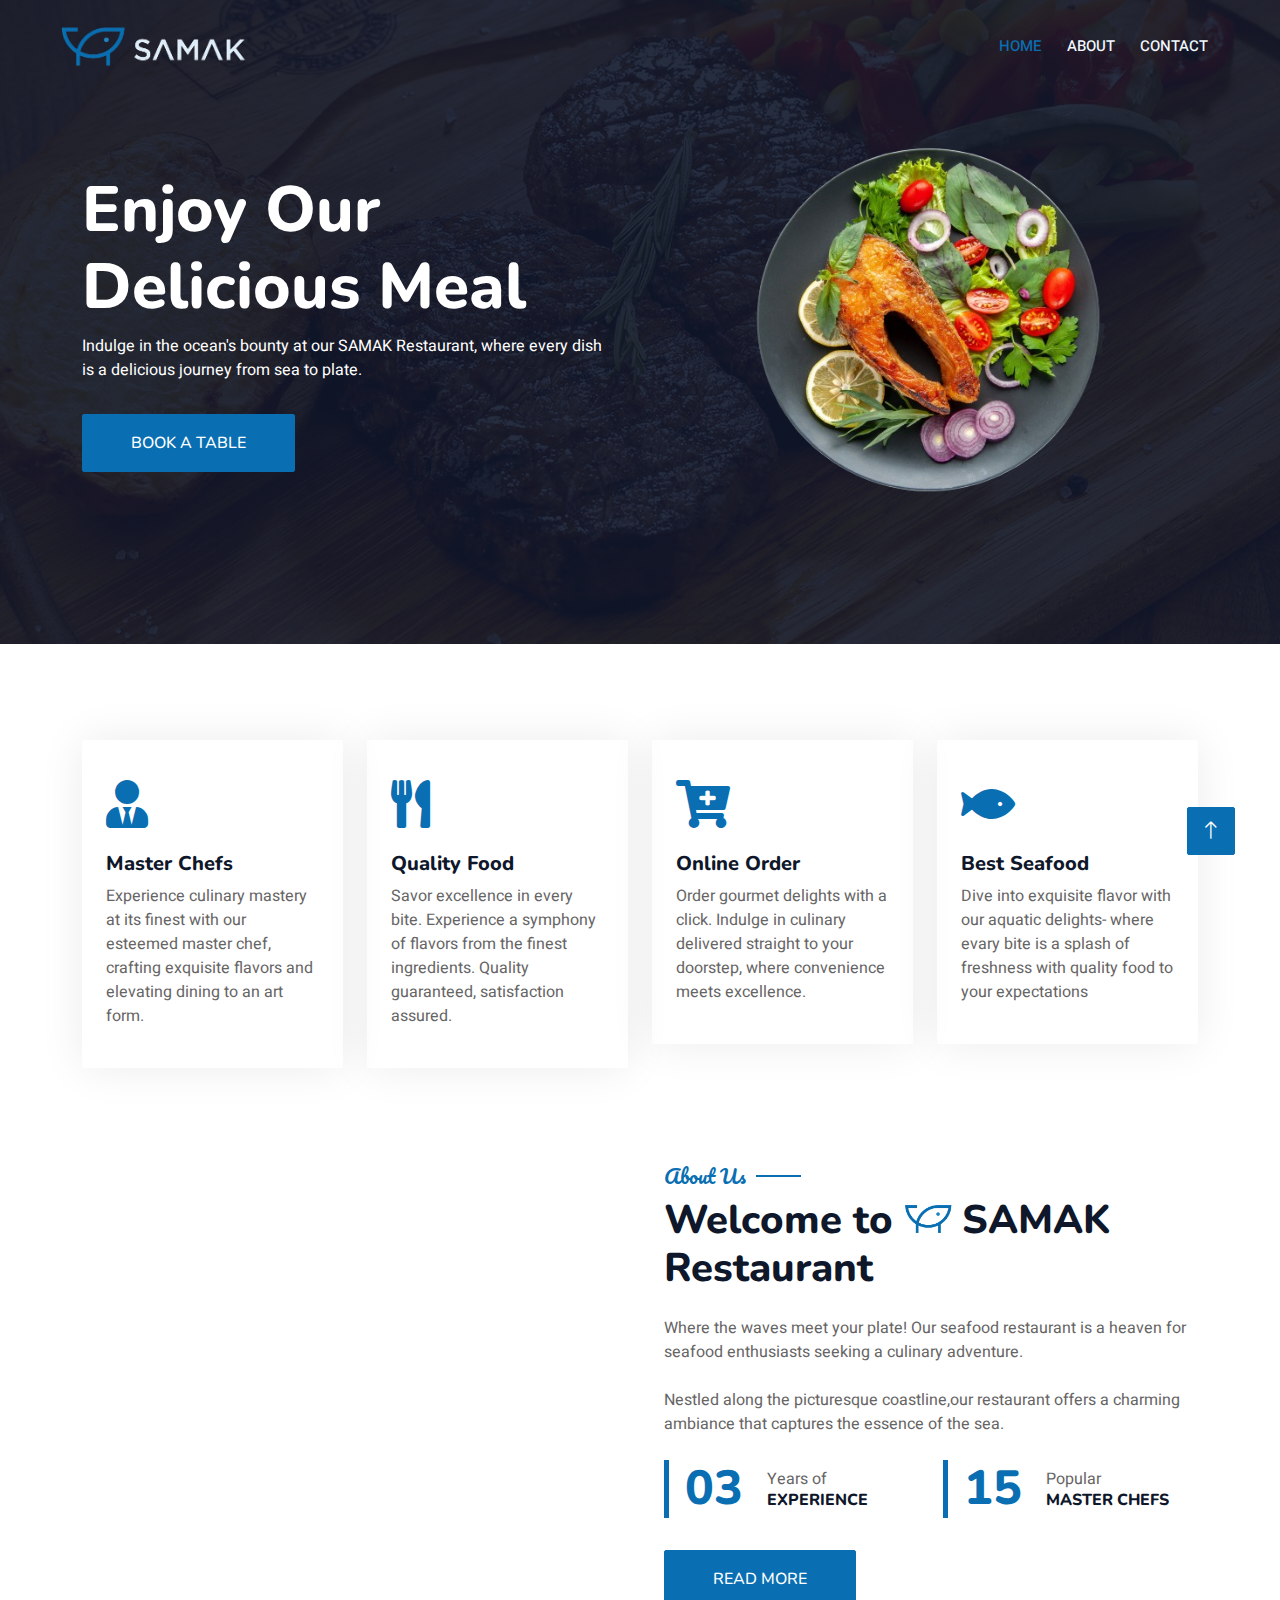
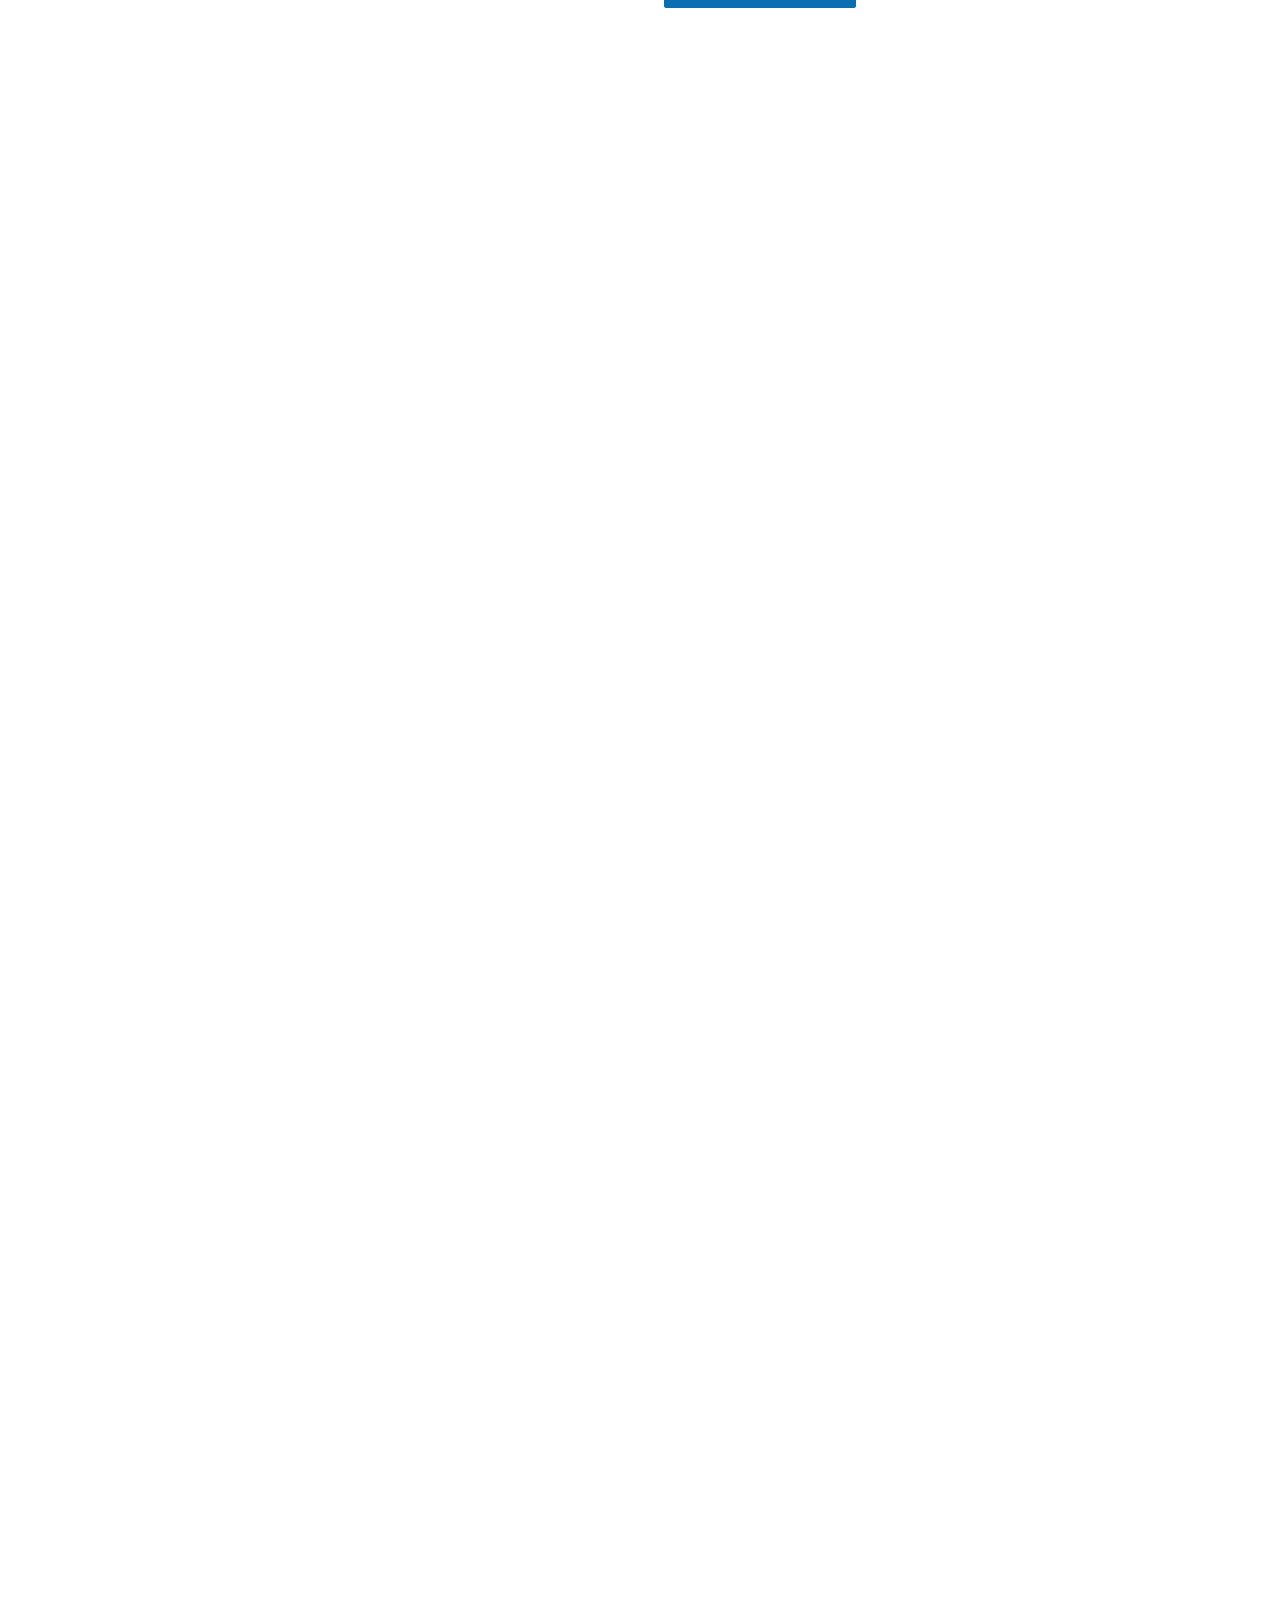
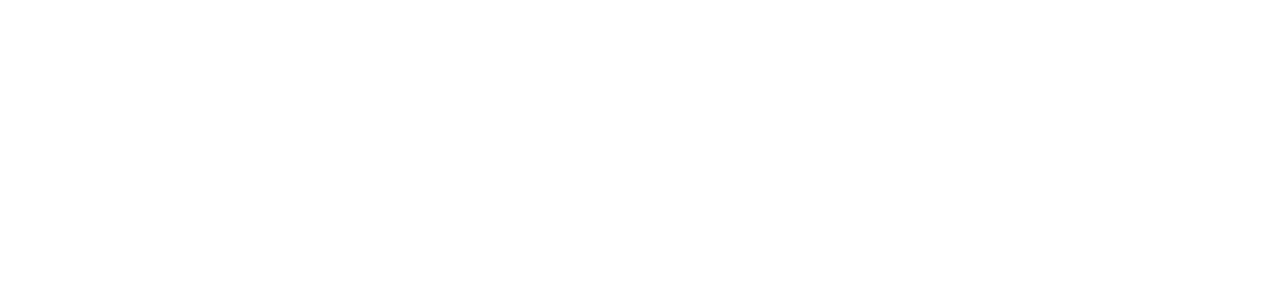
==== index.html @ 24cb805e "Merge branch 'main' of https://github.com/c1wexorhost/A8" ====
<!DOCTYPE html>
<html lang="en">
  <head>
    <meta charset="utf-8" />
    <title>SAMAK</title>
    <meta content="width=device-width, initial-scale=1.0" name="viewport" />
    <meta content="" name="keywords" />
    <meta content="" name="description" />
    <meta name="google-site-verification" content="hxzOqWLddqhd2B1pVWE96e7FLmTZ5PsidEoU0X2j74M" />
    <!-- Favicon -->
    <link href="logo/samak_logo.png" rel="icon" />

    <!-- Google Web Fonts -->
    <link rel="preconnect" href="https://fonts.googleapis.com" />
    <link rel="preconnect" href="https://fonts.gstatic.com" crossorigin />
    <link
      href="https://fonts.googleapis.com/css2?family=Heebo:wght@400;500;600&family=Nunito:wght@600;700;800&family=Pacifico&display=swap"
      rel="stylesheet"
    />

    <!-- Icon Font Stylesheet -->
    <link
      href="https://cdnjs.cloudflare.com/ajax/libs/font-awesome/5.10.0/css/all.min.css"
      rel="stylesheet"
    />
    <link
      href="https://cdn.jsdelivr.net/npm/bootstrap-icons@1.4.1/font/bootstrap-icons.css"
      rel="stylesheet"
    />

    <!-- Libraries Stylesheet -->
    <link href="lib/animate/animate.min.css" rel="stylesheet" />
    <link href="lib/owlcarousel/assets/owl.carousel.min.css" rel="stylesheet" />
    <link
      href="lib/tempusdominus/css/tempusdominus-bootstrap-4.min.css"
      rel="stylesheet"
    />

    <!-- Customized Bootstrap Stylesheet -->
    <link href="css/bootstrap.min.css" rel="stylesheet" />

    <!-- Template Stylesheet -->
    <link href="css/style.css" rel="stylesheet" />
  </head>

  <body>
    <div class="bg-white p-0">
      <!-- Spinner Start -->
      <div
        id="spinner"
        class="show bg-white position-fixed translate-middle w-100 vh-100 top-50 start-50 d-flex align-items-center justify-content-center"
      >
        <div
          class="spinner-border text-primary"
          style="width: 3rem; height: 3rem"
          role="status"
        >
          <span class="sr-only">Loading...</span>
        </div>
      </div>
      <!-- Spinner End -->

      <!-- Navbar & Hero Start -->
      <div class="position-relative p-0">
        <nav
          class="container-fluid navbar navbar-expand-lg navbar-dark bg-dark px-4 px-lg-5 py-3 py-lg-0"
        >
          <a href="/" class="navbar-brand p-0">
            <h1 class="text-light m-0">
              <i class="fa f me-3"><img src="logo/logo.png" alt="" /></i>
            </h1>
            <!-- <img src="img/logo.png" alt="Logo"> -->
          </a>
          <button
            class="navbar-toggler"
            type="button"
            data-bs-toggle="collapse"
            data-bs-target="#navbarCollapse"
          >
            <span class="fa fa-bars"></span>
          </button>
          <div class="collapse navbar-collapse" id="navbarCollapse">
            <div class="navbar-nav ms-auto py-0 pe-4">
              <a href="/" class="nav-item nav-link active">Home</a>
              <a href="about.html" class="nav-item nav-link">About</a>
              <a href="contact.html" class="nav-item nav-link">Contact</a>
            </div>
            <!-- <a href="" class="btn btn-primary py-2 px-4">Book A Table</a> -->
          </div>
        </nav>

        <div class=" py-5 bg-dark hero-header mb-5" id="mobile-view-class">
          <div class="container my-5 py-5">
            <div class="row align-items-center g-5">
              <div class="col-lg-6 text-center text-lg-start">
                <h1 class="display-3 text-white animated slideInLeft">
                  Enjoy Our<br />Delicious Meal
                </h1>
                <p class="text-white animated slideInLeft mb-4 pb-2">
                  Indulge in the ocean's bounty at our SAMAK Restaurant, where
                  every dish is a delicious journey from sea to plate.
                </p>
                <a
                  href="contact.html"
                  class="btn btn-primary py-sm-3 px-sm-5 me-3 animated slideInLeft"
                  >Book A Table</a
                >
              </div>
              <div class="col-lg-6 text-center text-lg-end overflow-hidden">
                <img class="img-fluid" src="img/hero.png" alt="" />
              </div>
            </div>
          </div>
        </div>
      </div>
      <!-- Navbar & Hero End -->

      <!-- Service Start -->
      <div class="container-xxl py-5">
        <div class="container">
          <div class="row g-4">
            <div class="col-lg-3 col-sm-6 wow fadeInUp" data-wow-delay="0.1s">
              <div class="service-item rounded pt-3">
                <div class="p-4">
                  <i class="fa fa-3x fa-user-tie text-primary mb-4"></i>
                  <h5>Master Chefs</h5>
                  <p>
                    Experience culinary mastery at its finest with our esteemed
                    master chef, crafting exquisite flavors and elevating dining
                    to an art form.
                  </p>
                </div>
              </div>
            </div>
            <div class="col-lg-3 col-sm-6 wow fadeInUp" data-wow-delay="0.3s">
              <div class="service-item rounded pt-3">
                <div class="p-4">
                  <i class="fa fa-3x fa-utensils text-primary mb-4"></i>
                  <h5>Quality Food</h5>
                  <p> 
                    Savor excellence in every bite. Experience a symphony of
                    flavors from the finest ingredients. Quality guaranteed,
                    satisfaction assured.
                  </p>
                </div>
              </div>
            </div>
            <div class="col-lg-3 col-sm-6 wow fadeInUp" data-wow-delay="0.5s">
              <div class="service-item rounded pt-3">
                <div class="p-4">
                  <i class="fa fa-3x fa-cart-plus text-primary mb-4"></i>
                  <h5>Online Order</h5>
                  <p>
                    Order gourmet delights with a click. Indulge in culinary
                    delivered straight to your doorstep, where convenience meets
                    excellence.
                  </p>
                </div>
              </div>
            </div>
            <div class="col-lg-3 col-sm-6 wow fadeInUp" data-wow-delay="0.7s">
              <div class="service-item rounded pt-3">
                <div class="p-4">
                  <i class="fa fa-3x fa-fish text-primary mb-4"></i>
                  <h5>Best Seafood</h5>
                  <p>
                    Dive into exquisite flavor with our aquatic delights- where
                    evary bite is a splash of freshness with quality food to
                    your expectations
                  </p>
                </div>
              </div>
            </div>
          </div>
        </div>
      </div>
      <!-- Service End -->

      <!-- About Start -->
      <div class="container-xxl py-5">
        <div class="container">
          <div class="row g-5 align-items-center">
            <div class="col-lg-6">
              <div class="row g-3">
                <div class="col-6 text-start">
                  <img
                    class="img-fluid rounded w-100 wow zoomIn"
                    data-wow-delay="0.1s"
                    src="images/13.jpeg"
                  />
                </div>
                <div class="col-6 text-start">
                  <img
                    class="img-fluid rounded w-75 wow zoomIn"
                    data-wow-delay="0.3s"
                    src="images/17.jpeg"
                    style="margin-top: 25%"
                  />
                </div>
                <div class="col-6 text-end">
                  <img
                    class="img-fluid rounded w-75 wow zoomIn"
                    data-wow-delay="0.5s"
                    src="img/IMG_6110.png"
                  />
                </div>
                <div class="col-6 text-end">
                  <img
                    class="img-fluid rounded w-100 wow zoomIn"
                    data-wow-delay="0.7s"
                    src="img/IMG_6105.png"
                  />
                </div>
              </div>
            </div>
            <div class="col-lg-6">
              <h5
                class="section-title ff-secondary text-start text-primary fw-normal"
              >
                About Us
              </h5>
              <h1 class="mb-4">
                Welcome to
                <i class="fa text-primary me-2"
                  ><img
                    src="logo/samak_logo.png"
                    alt=""
                    style="width: 50px" /></i
                >SAMAK Restaurant
              </h1>
              <p class="mb-4">
                Where the waves meet your plate! Our seafood restaurant is a
                heaven for seafood enthusiasts seeking a culinary adventure.
              </p>
              <p class="mb-4">
                Nestled along the picturesque coastline,our restaurant offers a
                charming ambiance that captures the essence of the sea.
              </p>
              <div class="row g-4 mb-4">
                <div class="col-sm-6">
                  <div
                    class="d-flex align-items-center border-start border-5 border-primary px-3"
                  >
                    <h1
                      class="flex-shrink-0 display-5 text-primary mb-0"
                      data-toggle="counter-up"
                    >
                      03
                    </h1>
                    <div class="ps-4">
                      <p class="mb-0">Years of</p>
                      <h6 class="text-uppercase mb-0">Experience</h6>
                    </div>
                  </div>
                </div>
                <div class="col-sm-6">
                  <div
                    class="d-flex align-items-center border-start border-5 border-primary px-3"
                  >
                    <h1
                      class="flex-shrink-0 display-5 text-primary mb-0"
                      data-toggle="counter-up"
                    >
                      15
                    </h1>
                    <div class="ps-4">
                      <p class="mb-0">Popular</p>
                      <h6 class="text-uppercase mb-0">Master Chefs</h6>
                    </div>
                  </div>
                </div>
              </div>
              <a class="btn btn-primary py-3 px-5 mt-2" href="">Read More</a>
            </div>
          </div>
        </div>
      </div>
      <!-- About End -->

      <!-- Menu Start -->
      <div class="container-xxl py-5">
        <div class="container">
          <div class="text-center wow fadeInUp" data-wow-delay="0.1s">
            <h5
              class="section-title ff-secondary text-center text-primary fw-normal"
            >
              Food Menu
            </h5>
            <h1 class="mb-5">Most Popular Items</h1>
          </div>
          <div class="tab-class text-center wow fadeInUp" data-wow-delay="0.1s">
            <ul
              class="nav nav-pills d-inline-flex justify-content-center border-bottom mb-5"
            >
              <li class="nav-item">
                <a
                  class="d-flex align-items-center text-start mx-3 ms-0 pb-3 active"
                  data-bs-toggle="pill"
                  href="#tab-1"
                >
                  <i class="fa fa-utensils fa-2x text-primary"></i>
                  <div class="ps-3">
                    <small class="text-body">Special</small>
                    <h6 class="mt-n1 mb-0">Launch</h6>
                  </div>
                </a>
              </li>
              <li class="nav-item">
                <a
                  class="d-flex align-items-center text-start mx-3 pb-3"
                  data-bs-toggle="pill"
                  href="#tab-2"
                >
                  <i class="fa fa-hamburger fa-2x text-primary"></i>
                  <div class="ps-3">
                    <small class="text-body">Special</small>
                    <h6 class="mt-n1 mb-0">Dinner</h6>
                  </div>
                </a>
              </li>
              <li class="nav-item">
                <a
                  class="d-flex align-items-center text-start mx-3 me-0 pb-3"
                  data-bs-toggle="pill"
                  href="#tab-3"
                >
                  <i class="fa fa-coffee fa-2x text-primary"></i>
                  <div class="ps-3">
                    <small class="text-body">Popular</small>
                    <h6 class="mt-n1 mb-0">Starters</h6>
                  </div>
                </a>
              </li>
            </ul>
            <div class="tab-content">
              <div id="tab-1" class="tab-pane fade show p-0 active">
                <div class="row g-4">
                  <div class="col-lg-6">
                    <div class="d-flex align-items-center">
                      <img
                        class="flex-shrink-0 img-fluid rounded"
                        src="images/2.jpeg"
                        alt=""
                        style="width: 80px"
                      />
                      <div class="w-100 d-flex flex-column text-start ps-4">
                        <h5
                          class="d-flex justify-content-between border-bottom pb-2"
                        >
                          <span>Fish Thali</span>
                          <span class="text-primary"></span>
                        </h5>
                        <small class="fst-italic"
                          >A symphony of flavors in every bite, bringing the
                          essence of coastal cuisine to your plate.</small
                        >
                      </div>
                    </div>
                  </div>
                  <div class="col-lg-6">
                    <div class="d-flex align-items-center">
                      <img
                        class="flex-shrink-0 img-fluid rounded"
                        src="images/3.jpeg"
                        alt=""
                        style="width: 80px"
                      />
                      <div class="w-100 d-flex flex-column text-start ps-4">
                        <h5
                          class="d-flex justify-content-between border-bottom pb-2"
                        >
                          <span>Fish Mugli</span>
                          <span class="text-primary"></span>
                        </h5>
                        <small class="fst-italic"
                          >A harmonious blend of spices and succulent fish that
                          will enchant your taste buds.</small
                        >
                      </div>
                    </div>
                  </div>
                  <div class="col-lg-6">
                    <div class="d-flex align-items-center">
                      <img
                        class="flex-shrink-0 img-fluid rounded"
                        src="images/4.jpeg"
                        alt=""
                        style="width: 80px"
                      />
                      <div class="w-100 d-flex flex-column text-start ps-4">
                        <h5
                          class="d-flex justify-content-between border-bottom pb-2"
                        >
                          <span>Fish Mango Curry</span>
                          <span class="text-primary"></span>
                        </h5>
                        <small class="fst-italic"
                          >A harmony of spices and fresh catch that's sure to
                          reel you in with its tantalizing flavors.</small
                        >
                      </div>
                    </div>
                  </div>
                  <div class="col-lg-6">
                    <div class="d-flex align-items-center">
                      <img
                        class="flex-shrink-0 img-fluid rounded"
                        src="images/5.jpeg"
                        alt=""
                        style="width: 80px"
                      />
                      <div class="w-100 d-flex flex-column text-start ps-4">
                        <h5
                          class="d-flex justify-content-between border-bottom pb-2"
                        >
                          <span>Salad</span>
                          <span class="text-primary"></span>
                        </h5>
                        <small class="fst-italic"
                          >A colorful medley of garden delights, bursting with
                          flavor and vitality.</small
                        >
                      </div>
                    </div>
                  </div>
                  <div class="col-lg-6">
                    <div class="d-flex align-items-center">
                      <img
                        class="flex-shrink-0 img-fluid rounded"
                        src="images/6.jpeg"
                        alt=""
                        style="width: 80px"
                      />
                      <div class="w-100 d-flex flex-column text-start ps-4">
                        <h5
                          class="d-flex justify-content-between border-bottom pb-2"
                        >
                          <span>Pineapple Salad</span>
                          <span class="text-primary"></span>
                        </h5>
                        <small class="fst-italic"
                          >Tangy sweetness meets refreshing crunch in our
                          Pineapple Salad. A tropical delight that's as vibrant
                          as it is delicious.</small
                        >
                      </div>
                    </div>
                  </div>
                  <div class="col-lg-6">
                    <div class="d-flex align-items-center">
                      <img
                        class="flex-shrink-0 img-fluid rounded"
                        src="images/7.jpeg"
                        alt=""
                        style="width: 80px"
                      />
                      <div class="w-100 d-flex flex-column text-start ps-4">
                        <h5
                          class="d-flex justify-content-between border-bottom pb-2"
                        >
                          <span>Fish Moli</span>
                          <span class="text-primary"></span>
                        </h5>
                        <small class="fst-italic"
                          >A tantalizing blend of succulent fish and tropical
                          sweetness that will transport your taste buds to
                          paradise.</small
                        >
                      </div>
                    </div>
                  </div>
                  <div class="col-lg-6">
                    <div class="d-flex align-items-center">
                      <img
                        class="flex-shrink-0 img-fluid rounded"
                        src="images/8.jpeg"
                        alt=""
                        style="width: 80px"
                      />
                      <div class="w-100 d-flex flex-column text-start ps-4">
                        <h5
                          class="d-flex justify-content-between border-bottom pb-2"
                        >
                          <span>Russian Salad</span>
                          <span class="text-primary"></span>
                        </h5>
                        <small class="fst-italic"
                          >A delightful blend of vegetables, potatoes, and
                          creamy dressing that will leave you craving for
                          more.</small
                        >
                      </div>
                    </div>
                  </div>
                  <div class="col-lg-6">
                    <div class="d-flex align-items-center">
                      <img
                        class="flex-shrink-0 img-fluid rounded"
                        src="images/9.jpeg"
                        alt=""
                        style="width: 80px"
                      />
                      <div class="w-100 d-flex flex-column text-start ps-4">
                        <h5
                          class="d-flex justify-content-between border-bottom pb-2"
                        >
                          <span>Fish Kumarakom</span>
                          <span class="text-primary"></span>
                        </h5>
                        <small class="fst-italic"
                          >A symphony of spices and fresh catch, invoking the
                          flavors of Kerala's pristine waters.</small
                        >
                      </div>
                    </div>
                  </div>
                </div>
              </div>
              <div id="tab-2" class="tab-pane fade show p-0">
                <div class="row g-4">
                  <div class="col-lg-6">
                    <div class="d-flex align-items-center">
                      <img
                        class="flex-shrink-0 img-fluid rounded"
                        src="images/10.jpeg"
                        alt=""
                        style="width: 80px"
                      />
                      <div class="w-100 d-flex flex-column text-start ps-4">
                        <h5
                          class="d-flex justify-content-between border-bottom pb-2"
                        >
                          <span>Fish Fry</span>
                          <span class="text-primary"></span>
                        </h5>
                        <small class="fst-italic"
                          >A golden delight that's sure to reel you in with its
                          irresistible crunch and succulent flavor.</small
                        >
                      </div>
                    </div>
                  </div>
                  <div class="col-lg-6">
                    <div class="d-flex align-items-center">
                      <img
                        class="flex-shrink-0 img-fluid rounded"
                        src="images/11.jpeg"
                        alt=""
                        style="width: 80px"
                      />
                      <div class="w-100 d-flex flex-column text-start ps-4">
                        <h5
                          class="d-flex justify-content-between border-bottom pb-2"
                        >
                          <span>Fish Kondattam</span>
                          <span class="text-primary"></span>
                        </h5>
                        <small class="fst-italic"
                          >A golden delight that's sure to reel you in with its
                          irresistible crunch and succulent flavor.</small
                        >
                      </div>
                    </div>
                  </div>
                  <div class="col-lg-6">
                    <div class="d-flex align-items-center">
                      <img
                        class="flex-shrink-0 img-fluid rounded"
                        src="images/12.jpeg"
                        alt=""
                        style="width: 80px"
                      />
                      <div class="w-100 d-flex flex-column text-start ps-4">
                        <h5
                          class="d-flex justify-content-between border-bottom pb-2"
                        >
                          <span>Fish Moli</span>
                          <span class="text-primary"></span>
                        </h5>
                        <small class="fst-italic"
                          >A golden delight that's sure to reel you in with its
                          irresistible crunch and succulent flavor.</small
                        >
                      </div>
                    </div>
                  </div>
                  <div class="col-lg-6">
                    <div class="d-flex align-items-center">
                      <img
                        class="flex-shrink-0 img-fluid rounded"
                        src="images/13.jpeg"
                        alt=""
                        style="width: 80px"
                      />
                      <div class="w-100 d-flex flex-column text-start ps-4">
                        <h5
                          class="d-flex justify-content-between border-bottom pb-2"
                        >
                          <span>Fish Kumarakom</span>
                          <span class="text-primary"></span>
                        </h5>
                        <small class="fst-italic"
                          >A golden delight that's sure to reel you in with its
                          irresistible crunch and succulent flavor.</small
                        >
                      </div>
                    </div>
                  </div>
                  <div class="col-lg-6">
                    <div class="d-flex align-items-center">
                      <img
                        class="flex-shrink-0 img-fluid rounded"
                        src="images/15.jpeg"
                        alt=""
                        style="width: 80px"
                      />
                      <div class="w-100 d-flex flex-column text-start ps-4">
                        <h5
                          class="d-flex justify-content-between border-bottom pb-2"
                        >
                          <span>Salad</span>
                          <span class="text-primary"></span>
                        </h5>
                        <small class="fst-italic"
                          >A golden delight that's sure to reel you in with its
                          irresistible crunch and succulent flavor.</small
                        >
                      </div>
                    </div>
                  </div>
                  <div class="col-lg-6">
                    <div class="d-flex align-items-center">
                      <img
                        class="flex-shrink-0 img-fluid rounded"
                        src="images/16.jpeg"
                        alt=""
                        style="width: 80px"
                      />
                      <div class="w-100 d-flex flex-column text-start ps-4">
                        <h5
                          class="d-flex justify-content-between border-bottom pb-2"
                        >
                          <span>Fish Thandhoori</span>
                          <span class="text-primary"></span>
                        </h5>
                        <small class="fst-italic"
                          >A tantalizing blend of spices and fresh catch,
                          capturing the essence of South Indian coastal
                          cuisine.</small
                        >
                      </div>
                    </div>
                  </div>
                  <div class="col-lg-6">
                    <div class="d-flex align-items-center">
                      <img
                        class="flex-shrink-0 img-fluid rounded"
                        src="images/18.jpeg"
                        alt=""
                        style="width: 80px"
                      />
                      <div class="w-100 d-flex flex-column text-start ps-4">
                        <h5
                          class="d-flex justify-content-between border-bottom pb-2"
                        >
                          <span>Thandhoori</span>
                          <span class="text-primary"></span>
                        </h5>
                        <small class="fst-italic"
                          >A tantalizing blend of spices and fresh catch,
                          capturing the essence of South Indian coastal
                          cuisine.</small
                        >
                      </div>
                    </div>
                  </div>
                  <div class="col-lg-6">
                    <div class="d-flex align-items-center">
                      <img
                        class="flex-shrink-0 img-fluid rounded"
                        src="images/19.jpeg"
                        alt=""
                        style="width: 80px"
                      />
                      <div class="w-100 d-flex flex-column text-start ps-4">
                        <h5
                          class="d-flex justify-content-between border-bottom pb-2"
                        >
                          <span>Fish Curry</span>
                          <span class="text-primary"></span>
                        </h5>
                        <small class="fst-italic"
                          >A rich and aromatic blend of spices that will
                          transport you to the coastal shores with every
                          delicious bite.</small
                        >
                      </div>
                    </div>
                  </div>
                </div>
              </div>
              <div id="tab-3" class="tab-pane fade show p-0">
                <div class="row g-4">
                  <div class="col-lg-6">
                    <div class="d-flex align-items-center">
                      <img
                        class="flex-shrink-0 img-fluid rounded"
                        src="images/20.jpeg"
                        alt=""
                        style="width: 80px"
                      />
                      <div class="w-100 d-flex flex-column text-start ps-4">
                        <h5
                          class="d-flex justify-content-between border-bottom pb-2"
                        >
                          <span>Arabic Salad</span>
                          <span class="text-primary"></span>
                        </h5>
                        <small class="fst-italic"
                          >A refreshing medley of crisp vegetables and exotic
                          spices that will tantalize your taste buds.</small
                        >
                      </div>
                    </div>
                  </div>
                  <div class="col-lg-6">
                    <div class="d-flex align-items-center">
                      <img
                        class="flex-shrink-0 img-fluid rounded"
                        src="images/21.jpeg"
                        alt=""
                        style="width: 80px"
                      />
                      <div class="w-100 d-flex flex-column text-start ps-4">
                        <h5
                          class="d-flex justify-content-between border-bottom pb-2"
                        >
                          <span>Salad</span>
                          <span class="text-primary"></span>
                        </h5>
                        <small class="fst-italic"
                          >A refreshing medley of crisp vegetables and exotic
                          spices that will tantalize your taste buds.</small
                        >
                      </div>
                    </div>
                  </div>
                  <div class="col-lg-6">
                    <div class="d-flex align-items-center">
                      <img
                        class="flex-shrink-0 img-fluid rounded"
                        src="images/22.jpeg"
                        alt=""
                        style="width: 80px"
                      />
                      <div class="w-100 d-flex flex-column text-start ps-4">
                        <h5
                          class="d-flex justify-content-between border-bottom pb-2"
                        >
                          <span>Fry</span>
                          <span class="text-primary"></span>
                        </h5>
                        <small class="fst-italic"
                          >A refreshing medley of crisp vegetables and exotic
                          spices that will tantalize your taste buds.</small
                        >
                      </div>
                    </div>
                  </div>
                  <div class="col-lg-6">
                    <div class="d-flex align-items-center">
                      <img
                        class="flex-shrink-0 img-fluid rounded"
                        src="images/23.jpeg"
                        alt=""
                        style="width: 80px"
                      />
                      <div class="w-100 d-flex flex-column text-start ps-4">
                        <h5
                          class="d-flex justify-content-between border-bottom pb-2"
                        >
                          <span>Fish Thandhoori</span>
                          <span class="text-primary"></span>
                        </h5>
                        <small class="fst-italic"
                          >A refreshing medley of crisp vegetables and exotic
                          spices that will tantalize your taste buds.</small
                        >
                      </div>
                    </div>
                  </div>
                  <div class="col-lg-6">
                    <div class="d-flex align-items-center">
                      <img
                        class="flex-shrink-0 img-fluid rounded"
                        src="images/24.jpeg"
                        alt=""
                        style="width: 80px"
                      />
                      <div class="w-100 d-flex flex-column text-start ps-4">
                        <h5
                          class="d-flex justify-content-between border-bottom pb-2"
                        >
                          <span>Thai Chickenl / Highlight</span>
                          <span class="text-primary"></span>
                        </h5>
                        <small class="fst-italic"
                          >A refreshing medley of crisp vegetables and exotic
                          spices that will tantalize your taste buds.</small
                        >
                      </div>
                    </div>
                  </div>
                  <div class="col-lg-6">
                    <div class="d-flex align-items-center">
                      <img
                        class="flex-shrink-0 img-fluid rounded"
                        src="images/25.jpeg"
                        alt=""
                        style="width: 80px"
                      />
                      <div class="w-100 d-flex flex-column text-start ps-4">
                        <h5
                          class="d-flex justify-content-between border-bottom pb-2"
                        >
                          <span>Grilled</span>
                          <span class="text-primary"></span>
                        </h5>
                        <small class="fst-italic"
                          >A succulent masterpiece kissed by flames, delivering
                          a symphony of flavor in every tender bite.</small
                        >
                      </div>
                    </div>
                  </div>
                  <div class="col-lg-6">
                    <div class="d-flex align-items-center">
                      <img
                        class="flex-shrink-0 img-fluid rounded"
                        src="images/26.jpeg"
                        alt=""
                        style="width: 80px"
                      />
                      <div class="w-100 d-flex flex-column text-start ps-4">
                        <h5
                          class="d-flex justify-content-between border-bottom pb-2"
                        >
                          <span>Fish Curry</span>
                          <span class="text-primary"></span>
                        </h5>
                        <small class="fst-italic"
                          >A succulent masterpiece kissed by flames, delivering
                          a symphony of flavor in every tender bite.</small
                        >
                      </div>
                    </div>
                  </div>
                  <div class="col-lg-6">
                    <div class="d-flex align-items-center">
                      <img
                        class="flex-shrink-0 img-fluid rounded"
                        src="images/s1.jpeg"
                        alt=""
                        style="width: 80px"
                      />
                      <div class="w-100 d-flex flex-column text-start ps-4">
                        <h5
                          class="d-flex justify-content-between border-bottom pb-2"
                        >
                          <span>Chatti Falooda</span>
                          <span class="text-primary"></span>
                        </h5>
                        <small class="fst-italic"
                          >A traditional treat served in a clay pot, brimming
                          with layers of sweetness and delight.</small
                        >
                      </div>
                    </div>
                  </div>
                </div>
              </div>
            </div>
          </div>
        </div>
      </div>
      <!-- Menu End -->


      <!-- Testimonial Start -->
      <div class="container-xxl py-5 wow fadeInUp" data-wow-delay="0.1s">
        <div class="container">
            <div class="text-center">
                <h5 class="section-title ff-secondary text-center text-primary fw-normal">Testimonial</h5>
                <h1 class="mb-5">Our Clients Say!!!</h1>
            </div>
            <div class="owl-carousel testimonial-carousel">
                <div class="testimonial-item bg-transparent border rounded p-4">
                    <i class="fa fa-quote-left fa-2x text-primary mb-3"></i>
                    <p>Samak is an absolute gem in Kottakkal! The freshness of their seafood dishes is unparalleled. Every visit is a delightful experience, and I can't recommend them enough.</p>
                    <div class="d-flex align-items-center">
                        <img class="img-fluid flex-shrink-0 rounded-circle" src="img/t1.jpg" style="width: 50px; height: 50px;">
                        <div class="ps-3">
                            <h5 class="mb-1">Basims Plate</h5>
                            <small>Food Blogger</small>
                        </div>
                    </div>
                </div>
                <div class="testimonial-item bg-transparent border rounded p-4">
                    <i class="fa fa-quote-left fa-2x text-primary mb-3"></i>
                    <p>I've been a regular at Samak for years, and the quality of their seafood never disappoints. From the flavorful curries to the perfectly grilled fish, every dish is a culinary masterpiece.</p>
                    <div class="d-flex align-items-center">
                        <img class="img-fluid flex-shrink-0 rounded-circle" src="img/pep.png" style="width: 50px; height: 50px;">
                        <div class="ps-3">
                            <h5 class="mb-1">Vahid Dubai</h5>
                            <small>Personal Blogger</small>
                        </div>
                    </div>
                </div>
                <div class="testimonial-item bg-transparent border rounded p-4">
                    <i class="fa fa-quote-left fa-2x text-primary mb-3"></i>
                    <p>Samak is my go-to spot for authentic seafood in Malappuram. The ambiance is charming, the service is excellent, and the food is always fresh and flavorful. Highly recommended!</p>
                    <div class="d-flex align-items-center">
                        <img class="img-fluid flex-shrink-0 rounded-circle" src="img/t3.jpg" style="width: 50px; height: 50px;">
                        <div class="ps-3">
                            <h5 class="mb-1">Nadirshah</h5>
                            <small>Indian Actor</small>
                        </div>
                    </div>
                </div>
                <div class="testimonial-item bg-transparent border rounded p-4">
                    <i class="fa fa-quote-left fa-2x text-primary mb-3"></i>
                    <p>Eating at Samak is like taking a culinary journey through the flavors of Kerala. Each dish is expertly prepared, and the taste is simply divine. A must-visit for seafood lovers!</p>
                    <div class="d-flex align-items-center">
                        <img class="img-fluid flex-shrink-0 rounded-circle" src="img/t4.jpg" style="width: 50px; height: 50px;">
                        <div class="ps-3">
                            <h5 class="mb-1">Vinod kovoor</h5>
                            <small>Indian Actor</small>
                        </div>
                    </div>
                </div>
            </div>
        </div>
    </div>
    <!-- Testimonial End -->

      <!-- Footer Start -->
      <div
        class="container-fluid bg-dark text-light footer pt-5 mt-5 wow fadeIn"
        data-wow-delay="0.1s"
      >
        <div class="container py-5">
          <div class="row g-5">
            
            <div class="col-lg-3 col-md-6">
              <h4
                class="section-title ff-secondary text-start text-primary fw-normal mb-4"
              >
                Contact
              </h4>
              <p class="mb-2">
                <i class="fa fa-map-marker-alt me-3"></i>Samak Restaurant,
                Kottakkal
              </p>
              <p style="margin-left: 26px">Palathara, Opp Royal Enfield</p>
              <p class="mb-2"><i class="fa fa-phone-alt me-3"></i>9605705000</p>
              <p class="mb-2"><i class="fa fa-phone-alt me-3"></i>9605715000</p>

              <!-- <p class="mb-2"><i class="fa fa-envelope me-3"></i>info@example.com</p> -->
              <div class="d-flex pt-2">
                <a
                  class="btn btn-outline-light btn-social"
                  href="https://www.instagram.com/samakrestaurant?igsh=OWw5OXl3c2NpbWZ4"
                  ><i class="fab fa-instagram"></i
                ></a>
                <!-- <a class="btn btn-outline-light btn-social" href=""><i class="fab fa-twitter"></i></a> -->
                <a class="btn btn-outline-light btn-social" href=""
                  ><i class="fab fa-facebook-f"></i
                ></a>

                <a class="btn btn-outline-light btn-social" href=""
                  ><i class="fab fa-youtube"></i
                ></a>
              </div>
            </div>
            <div class="col-lg-3 col-md-6">
              <h4
                class="section-title ff-secondary text-start text-primary fw-normal mb-4"
              >
                Contact
              </h4>
              <p class="mb-2">
                <i class="fa fa-map-marker-alt me-3"></i>Samak Restaurant
                Pondichery
              </p>
              <p style="margin-left: 26px">
                Annanagar ,Nellithope,Near IG Signal
              </p>
              <p class="mb-2"><i class="fa fa-phone-alt me-3"></i>9751434000</p>
              <p class="mb-2"><i class="fa fa-phone-alt me-3"></i>9751334000</p>

              <div class="d-flex pt-2">
                <a
                  class="btn btn-outline-light btn-social"
                  href="https://www.instagram.com/samak_restaurant_pondy?igsh=ZHo1Mm9mdno1NWti"
                  ><i class="fab fa-instagram"></i
                ></a>
                <a class="btn btn-outline-light btn-social" href=""
                  ><i class="fab fa-facebook-f"></i
                ></a>
                <a class="btn btn-outline-light btn-social" href=""
                  ><i class="fab fa-youtube"></i
                ></a>
                <!-- <a class="btn btn-outline-light btn-social" href=""><i class="fab fa-linkedin-in"></i></a> -->
              </div>
            </div>
            <div class="col-lg-3 col-md-6">
              <h4
                class="section-title ff-secondary text-start text-primary fw-normal mb-4"
              >
                Contact
              </h4>
              <p class="mb-2">
                <i class="fa fa-map-marker-alt me-3"></i> Samak Heritage
                Restaurant
              </p>
              <p style="margin-left: 26px">
                Chavakkad Ottathengu, Ernakulam Road
              </p>
              <p class="mb-2"><i class="fa fa-phone-alt me-3"></i>9037007000</p>
              <div class="d-flex pt-2">
                <a
                  class="btn btn-outline-light btn-social"
                  href="https://www.instagram.com/samak_heritage_restaurant?igsh=NjB6aXA1MTFsZDVz"
                  ><i class="fab fa-instagram"></i
                ></a>
                <a class="btn btn-outline-light btn-social" href=""
                  ><i class="fab fa-facebook-f"></i
                ></a>
                <a class="btn btn-outline-light btn-social" href=""
                  ><i class="fab fa-youtube"></i
                ></a>
                <!-- <a class="btn btn-outline-light btn-social" href=""><i class="fab fa-linkedin-in"></i></a> -->
              </div>
            </div>
            <div class="col-lg-3 col-md-6">
              <h4
                class="section-title ff-secondary text-start text-primary fw-normal mb-4"
              >
                Opening
              </h4>
              <h5 class="text-light fw-normal">Monday - Sunday</h5>
              <p>12 AM - 12 PM</p>
            </div>
          </div>
          <!-- <div class="col-lg-3 col-md-6">
                        <h4 class="section-title ff-secondary text-start text-primary fw-normal mb-4">Newsletter</h4>
                        <p>Dolor amet sit justo amet elitr clita ipsum elitr est.</p>
                        <div class="position-relative mx-auto" style="max-width: 400px;">
                            <input class="form-control border-primary w-100 py-3 ps-4 pe-5" type="text" placeholder="Your email">
                            <button type="button" class="btn btn-primary py-2 position-absolute top-0 end-0 mt-2 me-2">SignUp</button>
                        </div>
                    </div> -->
        </div>
        <div class="container">
          <div class="copyright">
            <div class="row">
              <div class="col-md-6 text-center text-md-start mb-3 mb-md-0">
                &copy; <a class="border-bottom" href="#"></a> All Right
                Reserved.

                <!--/*** This template is free as long as you keep the footer author’s credit link/attribution link/backlink. If you'd like to use the template without the footer author’s credit link/attribution link/backlink, you can purchase the Credit Removal License from "https://wexorai.com/credit-removal". Thank you for your support. ***/-->
                Designed By
                <a class="border-bottom" href="https://wexorai.com">WexorAI</a>
              </div>
              <div class="col-md-6 text-center text-md-end">
                <div class="footer-menu">
                  <a href="">Home</a>
                  <a href="">about</a>
                  <a href="">contact</a>
                </div>
              </div>
            </div>
          </div>
        </div>
      </div>
      <!-- Footer End -->

      <!-- Back to Top -->
      <a href="#" class="btn btn-lg btn-primary btn-lg-square back-to-top"
        ><i class="bi bi-arrow-up"></i
      ></a>
    </div>

    <!-- JavaScript Libraries -->
    <script>
      window.onload = function () {
        if (window.innerWidth <= 600) {
          var div = document.getElementById("mobile-view-class");
          div.classList.add("container-xxl");
        }
      };
    </script>
    <script src="https://code.jquery.com/jquery-3.4.1.min.js"></script>
    <script src="https://cdn.jsdelivr.net/npm/bootstrap@5.0.0/dist/js/bootstrap.bundle.min.js"></script>
    <script src="lib/wow/wow.min.js"></script>
    <script src="lib/easing/easing.min.js"></script>
    <script src="lib/waypoints/waypoints.min.js"></script>
    <script src="lib/counterup/counterup.min.js"></script>
    <script src="lib/owlcarousel/owl.carousel.min.js"></script>
    <script src="lib/tempusdominus/js/moment.min.js"></script>
    <script src="lib/tempusdominus/js/moment-timezone.min.js"></script>
    <script src="lib/tempusdominus/js/tempusdominus-bootstrap-4.min.js"></script>

    <!-- Template Javascript -->
    <script src="js/main.js"></script>
  </body>
</html>
---- css/style.css ----
/********** Template CSS **********/


:root {
    --primary: #0A6FB2;
    --light: #F1F8FF;
    --dark: #0F172B;
}

.ff-secondary {
    font-family: 'Pacifico', cursive;
}

.fw-medium {
    font-weight: 600 !important;
}

.fw-semi-bold {
    font-weight: 700 !important;
}

.back-to-top {
    position: fixed;
    display: none;
    right: 45px;
    bottom: 45px;
    z-index: 99;
}


/*** Spinner ***/
#spinner {
    opacity: 0;
    visibility: hidden;
    transition: opacity .5s ease-out, visibility 0s linear .5s;
    z-index: 99999;
}

#spinner.show {
    transition: opacity .5s ease-out, visibility 0s linear 0s;
    visibility: visible;
    opacity: 1;
}


/*** Button ***/
.btn {
    font-family: 'Nunito', sans-serif;
    font-weight: 500;
    text-transform: uppercase;
    transition: .5s;
}

.btn.btn-primary,
.btn.btn-secondary {
    color: #FFFFFF;
}

.btn-square {
    width: 38px;
    height: 38px;
}

.btn-sm-square {
    width: 32px;
    height: 32px;
}

.btn-lg-square {
    width: 48px;
    height: 48px;
}

.btn-square,
.btn-sm-square,
.btn-lg-square {
    padding: 0;
    display: flex;
    align-items: center;
    justify-content: center;
    font-weight: normal;
    border-radius: 2px;
}


/*** Navbar ***/
.navbar-dark .navbar-nav .nav-link {
    position: relative;
    margin-left: 25px;
    padding: 35px 0;
    font-size: 15px;
    color: var(--light) !important;
    text-transform: uppercase;
    font-weight: 500;
    outline: none;
    transition: .5s;
}

.sticky-top.navbar-dark .navbar-nav .nav-link {
    padding: 20px 0;
}

.navbar-dark .navbar-nav .nav-link:hover,
.navbar-dark .navbar-nav .nav-link.active {
    color: var(--primary) !important;
}

.navbar-dark .navbar-brand img {
    max-height: 60px;
    transition: .5s;
}

.sticky-top.navbar-dark .navbar-brand img {
    max-height: 45px;
}

@media (max-width: 991.98px) {
    .sticky-top.navbar-dark {
        position: relative;
    }

    .navbar-dark .navbar-collapse {
        margin-top: 15px;
        border-top: 1px solid rgba(255, 255, 255, .1)
    }

    .navbar-dark .navbar-nav .nav-link,
    .sticky-top.navbar-dark .navbar-nav .nav-link {
        padding: 10px 0;
        margin-left: 0;
    }

    .navbar-dark .navbar-brand img {
        max-height: 45px;
    }
}

@media (min-width: 992px) {
    .navbar-dark {
        position: absolute;
        width: 100%;
        top: 0;
        left: 0;
        z-index: 999;
        background: transparent !important;
    }
    
    .sticky-top.navbar-dark {
        position: fixed;
        background: var(--dark) !important;
    }
}


/*** Hero Header ***/
.hero-header {
    background: linear-gradient(rgba(15, 23, 43, .9), rgba(15, 23, 43, .9)), url(../img/bg-hero.jpg);
    background-position: center center;
    background-repeat: no-repeat;
    background-size: cover;
}

.hero-header img {
    animation: imgRotate 50s linear infinite;
}

@keyframes imgRotate { 
    100% { 
        transform: rotate(360deg); 
    } 
}

.breadcrumb-item + .breadcrumb-item::before {
    color: rgba(255, 255, 255, .5);
}


/*** Section Title ***/
.section-title {
    position: relative;
    display: inline-block;
}

.section-title::before {
    position: absolute;
    content: "";
    width: 45px;
    height: 2px;
    top: 50%;
    left: -55px;
    margin-top: -1px;
    background: var(--primary);
}

.section-title::after {
    position: absolute;
    content: "";
    width: 45px;
    height: 2px;
    top: 50%;
    right: -55px;
    margin-top: -1px;
    background: var(--primary);
}

.section-title.text-start::before,
.section-title.text-end::after {
    display: none;
}


/*** Service ***/
.service-item {
    box-shadow: 0 0 45px rgba(0, 0, 0, .08);
    transition: .5s;
}

.service-item:hover {
    background: var(--primary);
}

.service-item * {
    transition: .5s;
}

.service-item:hover * {
    color: var(--light) !important;
}


/*** Food Menu ***/
.nav-pills .nav-item .active {
    border-bottom: 2px solid var(--primary);
}


/*** Youtube Video ***/
.video {
    position: relative;
    height: 100%;
    min-height: 500px;
    background: linear-gradient(rgba(15, 23, 43, .1), rgba(15, 23, 43, .1)), url(../img/video.jpg);
    background-position: center center;
    background-repeat: no-repeat;
    background-size: cover;
}

.video .btn-play {
    position: absolute;
    z-index: 3;
    top: 50%;
    left: 50%;
    transform: translateX(-50%) translateY(-50%);
    box-sizing: content-box;
    display: block;
    width: 32px;
    height: 44px;
    border-radius: 50%;
    border: none;
    outline: none;
    padding: 18px 20px 18px 28px;
}

.video .btn-play:before {
    content: "";
    position: absolute;
    z-index: 0;
    left: 50%;
    top: 50%;
    transform: translateX(-50%) translateY(-50%);
    display: block;
    width: 100px;
    height: 100px;
    background: var(--primary);
    border-radius: 50%;
    animation: pulse-border 1500ms ease-out infinite;
}

.video .btn-play:after {
    content: "";
    position: absolute;
    z-index: 1;
    left: 50%;
    top: 50%;
    transform: translateX(-50%) translateY(-50%);
    display: block;
    width: 100px;
    height: 100px;
    background: var(--primary);
    border-radius: 50%;
    transition: all 200ms;
}

.video .btn-play img {
    position: relative;
    z-index: 3;
    max-width: 100%;
    width: auto;
    height: auto;
}

.video .btn-play span {
    display: block;
    position: relative;
    z-index: 3;
    width: 0;
    height: 0;
    border-left: 32px solid var(--dark);
    border-top: 22px solid transparent;
    border-bottom: 22px solid transparent;
}

@keyframes pulse-border {
    0% {
        transform: translateX(-50%) translateY(-50%) translateZ(0) scale(1);
        opacity: 1;
    }

    100% {
        transform: translateX(-50%) translateY(-50%) translateZ(0) scale(1.5);
        opacity: 0;
    }
}

#videoModal {
    z-index: 99999;
}

#videoModal .modal-dialog {
    position: relative;
    max-width: 800px;
    margin: 60px auto 0 auto;
}

#videoModal .modal-body {
    position: relative;
    padding: 0px;
}

#videoModal .close {
    position: absolute;
    width: 30px;
    height: 30px;
    right: 0px;
    top: -30px;
    z-index: 999;
    font-size: 30px;
    font-weight: normal;
    color: #FFFFFF;
    background: #000000;
    opacity: 1;
}


/*** Team ***/
.team-item {
    box-shadow: 0 0 45px rgba(0, 0, 0, .08);
    height: calc(100% - 38px);
    transition: .5s;
}

.team-item img {
    transition: .5s;
}

.team-item:hover img {
    transform: scale(1.1);
}

.team-item:hover {
    height: 100%;
}

.team-item .btn {
    border-radius: 38px 38px 0 0;
}


/*** Testimonial ***/
.testimonial-carousel .owl-item .testimonial-item,
.testimonial-carousel .owl-item.center .testimonial-item * {
    transition: .5s;
}

.testimonial-carousel .owl-item.center .testimonial-item {
    background: var(--primary) !important;
    border-color: var(--primary) !important;
}

.testimonial-carousel .owl-item.center .testimonial-item * {
    color: var(--light) !important;
}

.testimonial-carousel .owl-dots {
    margin-top: 24px;
    display: flex;
    align-items: flex-end;
    justify-content: center;
}

.testimonial-carousel .owl-dot {
    position: relative;
    display: inline-block;
    margin: 0 5px;
    width: 15px;
    height: 15px;
    border: 1px solid #CCCCCC;
    border-radius: 15px;
    transition: .5s;
}

.testimonial-carousel .owl-dot.active {
    background: var(--primary);
    border-color: var(--primary);
}


/*** Footer ***/
.footer .btn.btn-social {
    margin-right: 5px;
    width: 35px;
    height: 35px;
    display: flex;
    align-items: center;
    justify-content: center;
    color: var(--light);
    border: 1px solid #FFFFFF;
    border-radius: 35px;
    transition: .3s;
}

.footer .btn.btn-social:hover {
    color: var(--primary);
}

.footer .btn.btn-link {
    display: block;
    margin-bottom: 5px;
    padding: 0;
    text-align: left;
    color: #FFFFFF;
    font-size: 15px;
    font-weight: normal;
    text-transform: capitalize;
    transition: .3s;
}

.footer .btn.btn-link::before {
    position: relative;
    content: "\f105";
    font-family: "Font Awesome 5 Free";
    font-weight: 900;
    margin-right: 10px;
}

.footer .btn.btn-link:hover {
    letter-spacing: 1px;
    box-shadow: none;
}

.footer .copyright {
    padding: 25px 0;
    font-size: 15px;
    border-top: 1px solid rgba(256, 256, 256, .1);
}

.footer .copyright a {
    color: var(--light);
}

.footer .footer-menu a {
    margin-right: 15px;
    padding-right: 15px;
    border-right: 1px solid rgba(255, 255, 255, .1);
}

.footer .footer-menu a:last-child {
    margin-right: 0;
    padding-right: 0;
    border-right: none;
}
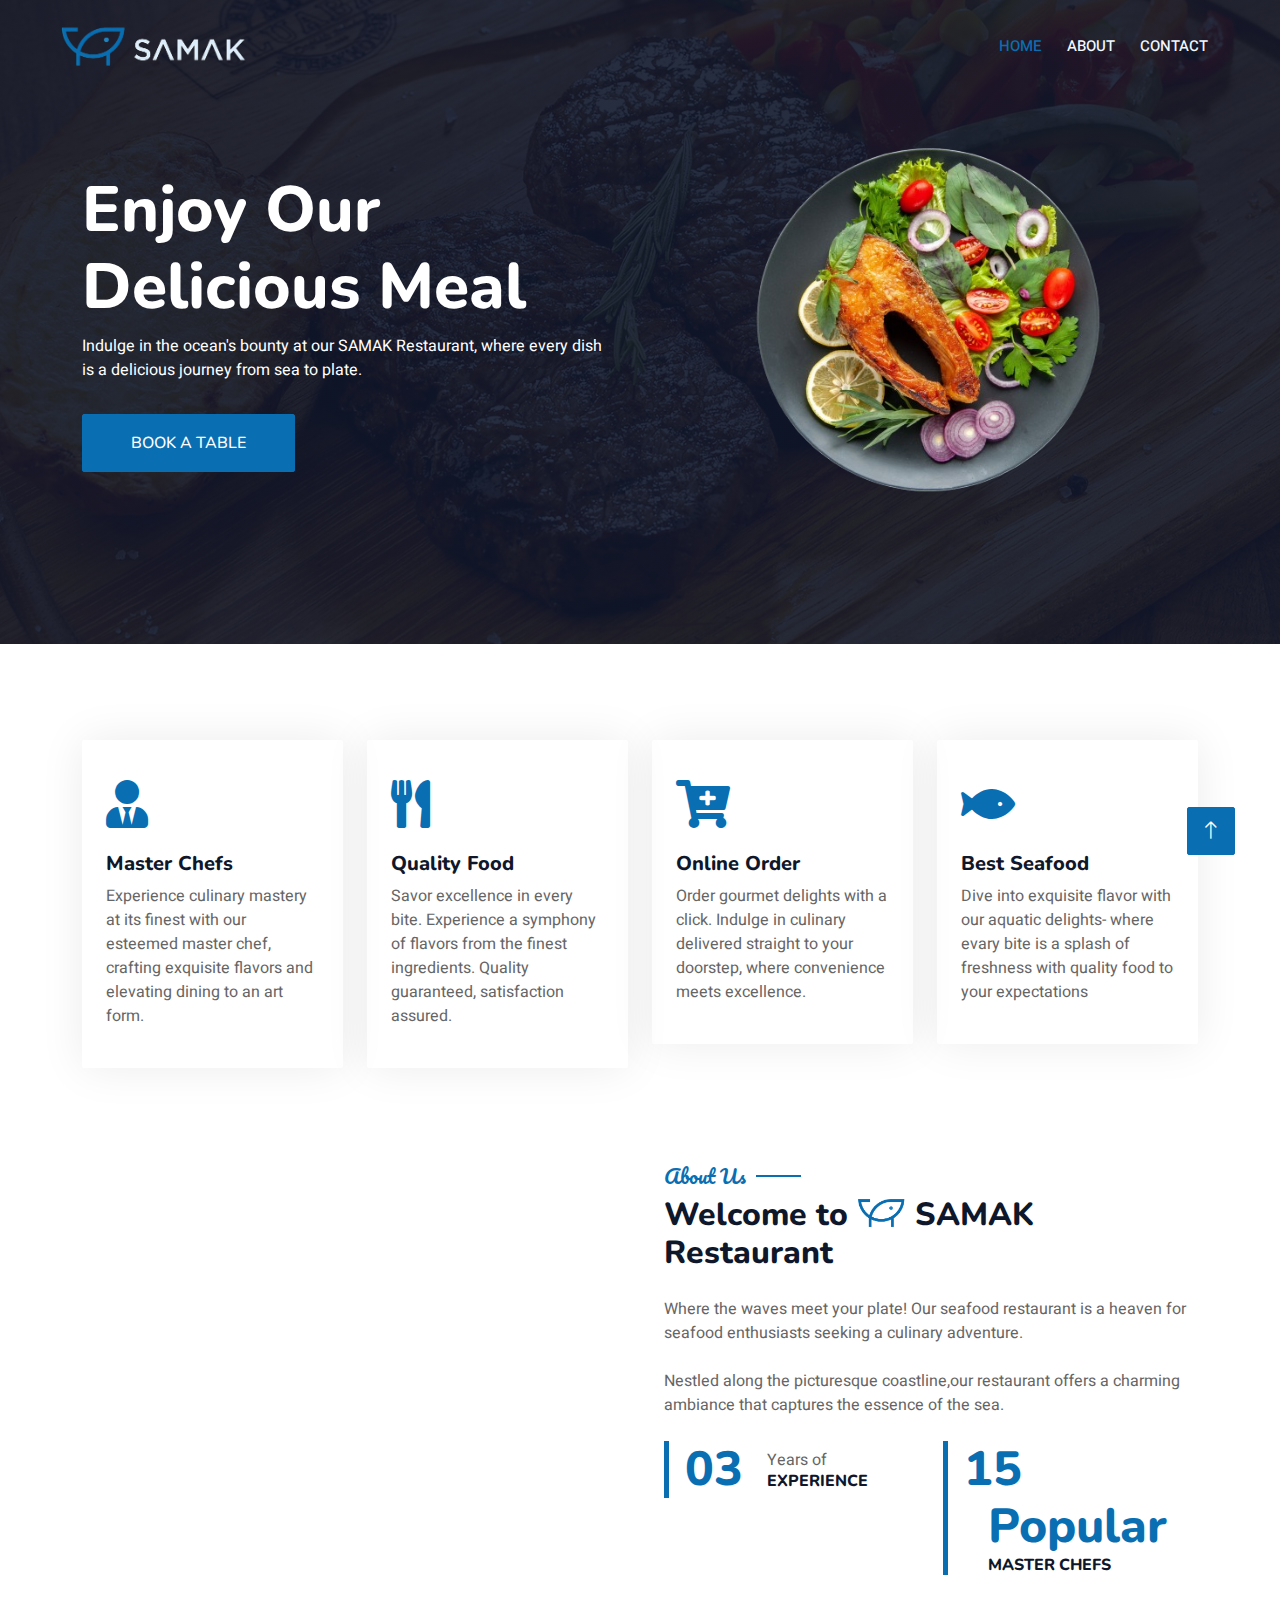
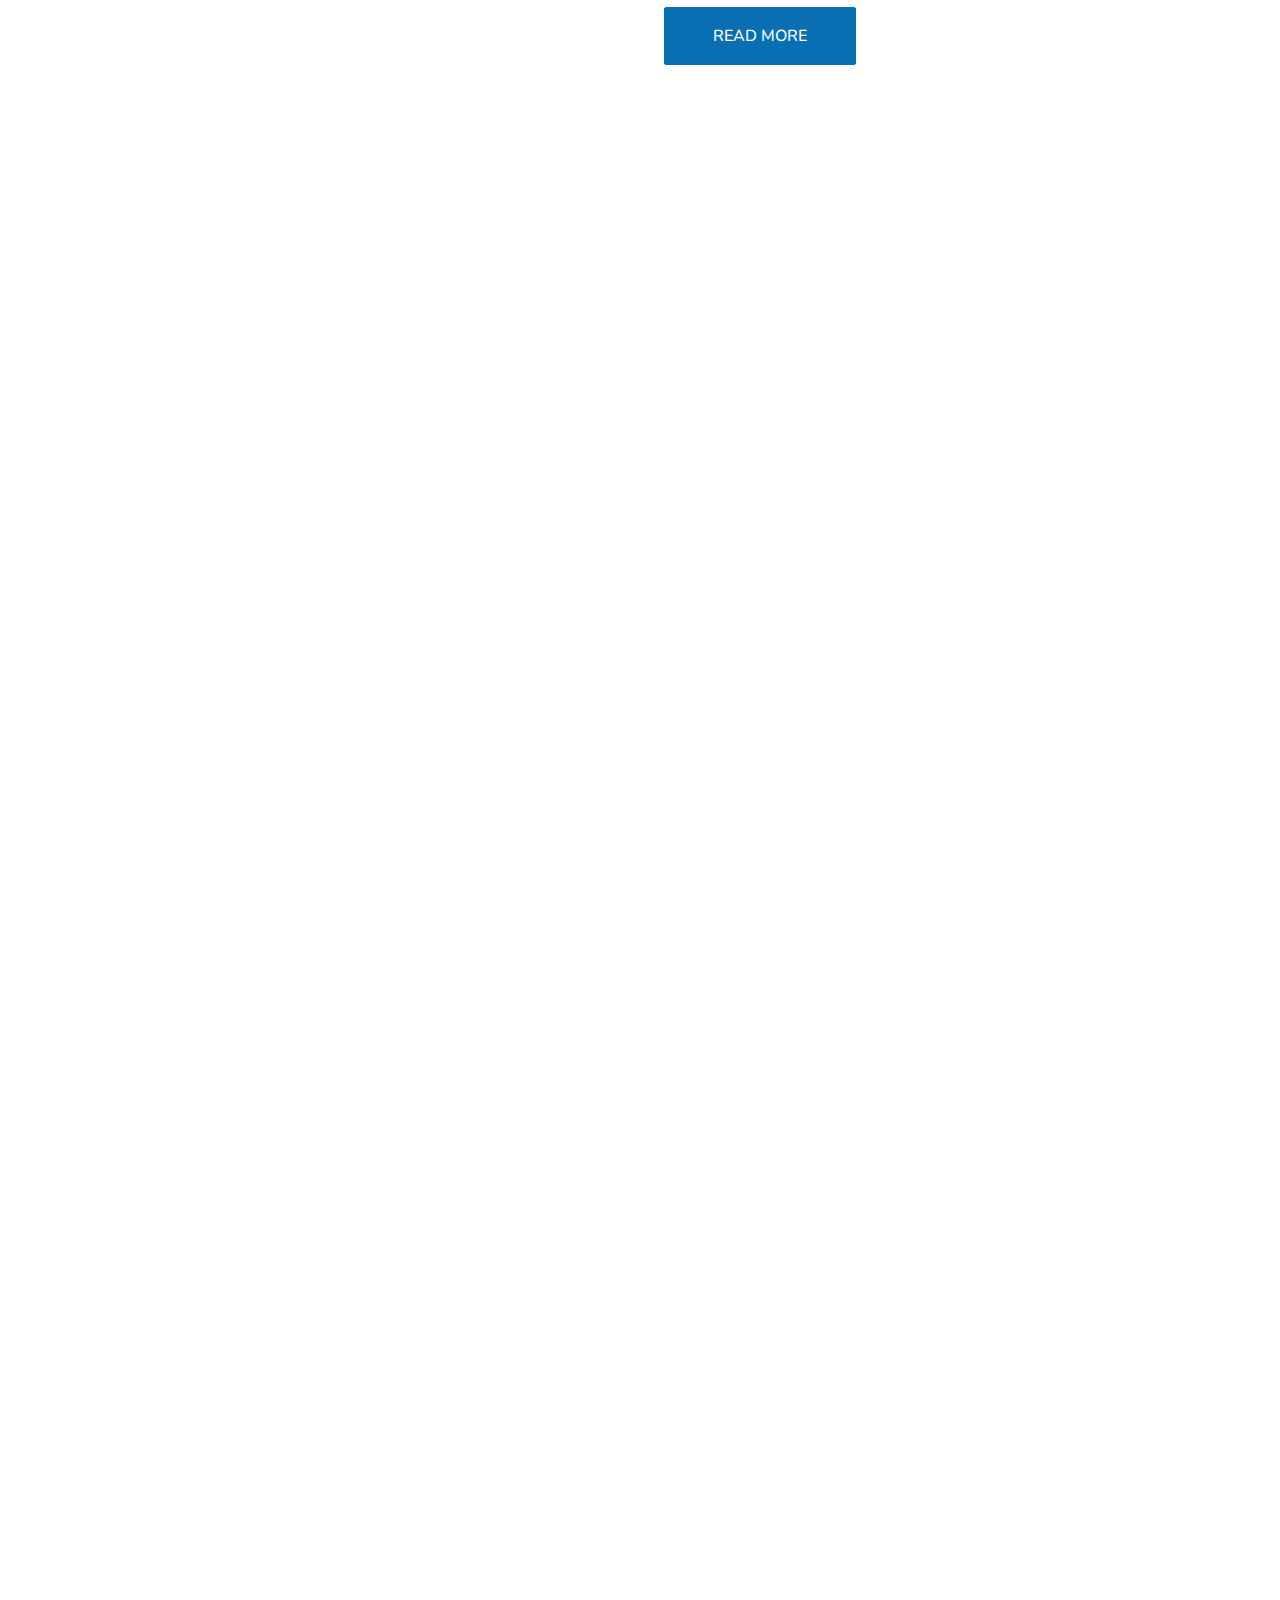
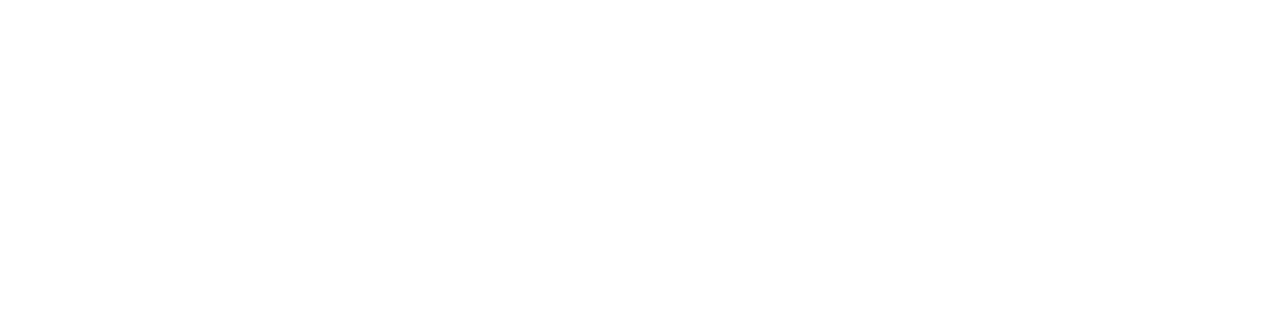
==== commit 41e184e0: "seo title added" ====
--- a/index.html
+++ b/index.html
@@ -1,1058 +1,746 @@
 <!DOCTYPE html>
 <html lang="en">
-  <head>
-    <meta charset="utf-8" />
-    <title>SAMAK</title>
-    <meta content="width=device-width, initial-scale=1.0" name="viewport" />
-    <meta content="" name="keywords" />
-    <meta content="" name="description" />
-    <meta name="google-site-verification" content="hxzOqWLddqhd2B1pVWE96e7FLmTZ5PsidEoU0X2j74M" />
-    <!-- Favicon -->
-    <link href="logo/samak_logo.png" rel="icon" />
-
-    <!-- Google Web Fonts -->
-    <link rel="preconnect" href="https://fonts.googleapis.com" />
-    <link rel="preconnect" href="https://fonts.gstatic.com" crossorigin />
-    <link
-      href="https://fonts.googleapis.com/css2?family=Heebo:wght@400;500;600&family=Nunito:wght@600;700;800&family=Pacifico&display=swap"
-      rel="stylesheet"
-    />
-
-    <!-- Icon Font Stylesheet -->
-    <link
-      href="https://cdnjs.cloudflare.com/ajax/libs/font-awesome/5.10.0/css/all.min.css"
-      rel="stylesheet"
-    />
-    <link
-      href="https://cdn.jsdelivr.net/npm/bootstrap-icons@1.4.1/font/bootstrap-icons.css"
-      rel="stylesheet"
-    />
-
-    <!-- Libraries Stylesheet -->
-    <link href="lib/animate/animate.min.css" rel="stylesheet" />
-    <link href="lib/owlcarousel/assets/owl.carousel.min.css" rel="stylesheet" />
-    <link
-      href="lib/tempusdominus/css/tempusdominus-bootstrap-4.min.css"
-      rel="stylesheet"
-    />
-
-    <!-- Customized Bootstrap Stylesheet -->
-    <link href="css/bootstrap.min.css" rel="stylesheet" />
-
-    <!-- Template Stylesheet -->
-    <link href="css/style.css" rel="stylesheet" />
-  </head>
-
-  <body>
-    <div class="bg-white p-0">
-      <!-- Spinner Start -->
-      <div
-        id="spinner"
-        class="show bg-white position-fixed translate-middle w-100 vh-100 top-50 start-50 d-flex align-items-center justify-content-center"
-      >
-        <div
-          class="spinner-border text-primary"
-          style="width: 3rem; height: 3rem"
-          role="status"
-        >
-          <span class="sr-only">Loading...</span>
-        </div>
+
+<head>
+  <meta charset="utf-8" />
+  <title>SAMAK</title>
+  <meta content="width=device-width, initial-scale=1.0" name="viewport" />
+  <meta content="SAMAK - Best seafood & fish restaurant in kottakkal | Kerala" name="keywords" />
+  <meta content="Enjoy the finest seafood at Samak Restaurant, the best seafood and fish restaurant in Kottakkal. Indulge in freshly prepared coastal dishes with authentic flavors. Perfect for seafood lovers seeking a top dining experience in Kottakkal" name="description" />
+    <meta property="og:title" content="Samak Restaurant – Fresh Seafood & Top Fish Dining in Kottakkal | Kerala | 2024">
+    <meta property="og:description" content="Discover Samak Restaurant, your destination for the best seafood in Kottakkal. Relish expertly crafted fish dishes and coastal flavors, ideal for seafood lovers seeking a premium dining experience.">
+    <meta property="og:type" content="website">
+  <meta name="google-site-verification" content="hxzOqWLddqhd2B1pVWE96e7FLmTZ5PsidEoU0X2j74M" />
+  <!-- Favicon -->
+  <link href="logo/samak_logo.png" rel="icon" />
+
+  <!-- Google Web Fonts -->
+  <link rel="preconnect" href="https://fonts.googleapis.com" />
+  <link rel="preconnect" href="https://fonts.gstatic.com" crossorigin />
+  <link
+    href="https://fonts.googleapis.com/css2?family=Heebo:wght@400;500;600&family=Nunito:wght@600;700;800&family=Pacifico&display=swap"
+    rel="stylesheet" />
+
+  <!-- Icon Font Stylesheet -->
+  <link href="https://cdnjs.cloudflare.com/ajax/libs/font-awesome/5.10.0/css/all.min.css" rel="stylesheet" />
+  <link href="https://cdn.jsdelivr.net/npm/bootstrap-icons@1.4.1/font/bootstrap-icons.css" rel="stylesheet" />
+
+  <!-- Libraries Stylesheet -->
+  <link href="lib/animate/animate.min.css" rel="stylesheet" />
+  <link href="lib/owlcarousel/assets/owl.carousel.min.css" rel="stylesheet" />
+  <link href="lib/tempusdominus/css/tempusdominus-bootstrap-4.min.css" rel="stylesheet" />
+
+  <!-- Customized Bootstrap Stylesheet -->
+  <link href="css/bootstrap.min.css" rel="stylesheet" />
+
+  <!-- Template Stylesheet -->
+  <link href="css/style.css" rel="stylesheet" />
+</head>
+
+<body>
+  <div class="bg-white p-0">
+    <!-- Spinner Start -->
+    <div id="spinner"
+      class="show bg-white position-fixed translate-middle w-100 vh-100 top-50 start-50 d-flex align-items-center justify-content-center">
+      <div class="spinner-border text-primary" style="width: 3rem; height: 3rem" role="status">
+        <span class="sr-only">Loading...</span>
       </div>
-      <!-- Spinner End -->
-
-      <!-- Navbar & Hero Start -->
-      <div class="position-relative p-0">
-        <nav
-          class="container-fluid navbar navbar-expand-lg navbar-dark bg-dark px-4 px-lg-5 py-3 py-lg-0"
-        >
-          <a href="/" class="navbar-brand p-0">
-            <h1 class="text-light m-0">
-              <i class="fa f me-3"><img src="logo/logo.png" alt="" /></i>
-            </h1>
-            <!-- <img src="img/logo.png" alt="Logo"> -->
-          </a>
-          <button
-            class="navbar-toggler"
-            type="button"
-            data-bs-toggle="collapse"
-            data-bs-target="#navbarCollapse"
-          >
-            <span class="fa fa-bars"></span>
-          </button>
-          <div class="collapse navbar-collapse" id="navbarCollapse">
-            <div class="navbar-nav ms-auto py-0 pe-4">
-              <a href="/" class="nav-item nav-link active">Home</a>
-              <a href="about.html" class="nav-item nav-link">About</a>
-              <a href="contact.html" class="nav-item nav-link">Contact</a>
-            </div>
-            <!-- <a href="" class="btn btn-primary py-2 px-4">Book A Table</a> -->
-          </div>
-        </nav>
-
-        <div class=" py-5 bg-dark hero-header mb-5" id="mobile-view-class">
-          <div class="container my-5 py-5">
-            <div class="row align-items-center g-5">
-              <div class="col-lg-6 text-center text-lg-start">
-                <h1 class="display-3 text-white animated slideInLeft">
-                  Enjoy Our<br />Delicious Meal
-                </h1>
-                <p class="text-white animated slideInLeft mb-4 pb-2">
-                  Indulge in the ocean's bounty at our SAMAK Restaurant, where
-                  every dish is a delicious journey from sea to plate.
+    </div>
+    <!-- Spinner End -->
+
+    <!-- Navbar & Hero Start -->
+    <div class="position-relative p-0">
+      <nav class="container-fluid navbar navbar-expand-lg navbar-dark bg-dark px-4 px-lg-5 py-3 py-lg-0">
+        <a href="/" class="navbar-brand p-0">
+          <h2 class="text-light m-0">
+            <i class="fa f me-3"><img src="logo/logo.png" alt="" /></i>
+          </h2>
+          <!-- <img src="img/logo.png" alt="Logo"> -->
+        </a>
+        <button class="navbar-toggler" type="button" data-bs-toggle="collapse" data-bs-target="#navbarCollapse">
+          <span class="fa fa-bars"></span>
+        </button>
+        <div class="collapse navbar-collapse" id="navbarCollapse">
+          <div class="navbar-nav ms-auto py-0 pe-4">
+            <a href="/" class="nav-item nav-link active">Home</a>
+            <a href="about.html" class="nav-item nav-link">About</a>
+            <a href="contact.html" class="nav-item nav-link">Contact</a>
+          </div>
+          <!-- <a href="" class="btn btn-primary py-2 px-4">Book A Table</a> -->
+        </div>
+      </nav>
+
+      <div class=" py-5 bg-dark hero-header mb-5" id="mobile-view-class">
+        <div class="container my-5 py-5">
+          <div class="row align-items-center g-5">
+            <div class="col-lg-6 text-center text-lg-start">
+              <h1 class="display-3 text-white animated slideInLeft">
+                Enjoy Our<br />Delicious Meal
+              </h1>
+              <p class="text-white animated slideInLeft mb-4 pb-2">
+                Indulge in the ocean's bounty at our SAMAK Restaurant, where
+                every dish is a delicious journey from sea to plate.
+              </p>
+              <a href="contact.html" class="btn btn-primary py-sm-3 px-sm-5 me-3 animated slideInLeft">Book A Table</a>
+            </div>
+            <div class="col-lg-6 text-center text-lg-end overflow-hidden">
+              <img class="img-fluid" src="img/hero.png" alt="" />
+            </div>
+          </div>
+        </div>
+      </div>
+    </div>
+    <!-- Navbar & Hero End -->
+
+    <!-- Service Start -->
+    <div class="container-xxl py-5">
+      <div class="container">
+        <div class="row g-4">
+          <div class="col-lg-3 col-sm-6 wow fadeInUp" data-wow-delay="0.1s">
+            <div class="service-item rounded pt-3">
+              <div class="p-4">
+                <i class="fa fa-3x fa-user-tie text-primary mb-4"></i>
+                <h5>Master Chefs</h5>
+                <p>
+                  Experience culinary mastery at its finest with our esteemed
+                  master chef, crafting exquisite flavors and elevating dining
+                  to an art form.
                 </p>
-                <a
-                  href="contact.html"
-                  class="btn btn-primary py-sm-3 px-sm-5 me-3 animated slideInLeft"
-                  >Book A Table</a
-                >
-              </div>
-              <div class="col-lg-6 text-center text-lg-end overflow-hidden">
-                <img class="img-fluid" src="img/hero.png" alt="" />
+              </div>
+            </div>
+          </div>
+          <div class="col-lg-3 col-sm-6 wow fadeInUp" data-wow-delay="0.3s">
+            <div class="service-item rounded pt-3">
+              <div class="p-4">
+                <i class="fa fa-3x fa-utensils text-primary mb-4"></i>
+                <h5>Quality Food</h5>
+                <p>
+                  Savor excellence in every bite. Experience a symphony of
+                  flavors from the finest ingredients. Quality guaranteed,
+                  satisfaction assured.
+                </p>
+              </div>
+            </div>
+          </div>
+          <div class="col-lg-3 col-sm-6 wow fadeInUp" data-wow-delay="0.5s">
+            <div class="service-item rounded pt-3">
+              <div class="p-4">
+                <i class="fa fa-3x fa-cart-plus text-primary mb-4"></i>
+                <h5>Online Order</h5>
+                <p>
+                  Order gourmet delights with a click. Indulge in culinary
+                  delivered straight to your doorstep, where convenience meets
+                  excellence.
+                </p>
+              </div>
+            </div>
+          </div>
+          <div class="col-lg-3 col-sm-6 wow fadeInUp" data-wow-delay="0.7s">
+            <div class="service-item rounded pt-3">
+              <div class="p-4">
+                <i class="fa fa-3x fa-fish text-primary mb-4"></i>
+                <h5>Best Seafood</h5>
+                <p>
+                  Dive into exquisite flavor with our aquatic delights- where
+                  evary bite is a splash of freshness with quality food to
+                  your expectations
+                </p>
               </div>
             </div>
           </div>
         </div>
       </div>
-      <!-- Navbar & Hero End -->
-
-      <!-- Service Start -->
-      <div class="container-xxl py-5">
-        <div class="container">
-          <div class="row g-4">
-            <div class="col-lg-3 col-sm-6 wow fadeInUp" data-wow-delay="0.1s">
-              <div class="service-item rounded pt-3">
-                <div class="p-4">
-                  <i class="fa fa-3x fa-user-tie text-primary mb-4"></i>
-                  <h5>Master Chefs</h5>
-                  <p>
-                    Experience culinary mastery at its finest with our esteemed
-                    master chef, crafting exquisite flavors and elevating dining
-                    to an art form.
-                  </p>
-                </div>
-              </div>
-            </div>
-            <div class="col-lg-3 col-sm-6 wow fadeInUp" data-wow-delay="0.3s">
-              <div class="service-item rounded pt-3">
-                <div class="p-4">
-                  <i class="fa fa-3x fa-utensils text-primary mb-4"></i>
-                  <h5>Quality Food</h5>
-                  <p> 
-                    Savor excellence in every bite. Experience a symphony of
-                    flavors from the finest ingredients. Quality guaranteed,
-                    satisfaction assured.
-                  </p>
-                </div>
-              </div>
-            </div>
-            <div class="col-lg-3 col-sm-6 wow fadeInUp" data-wow-delay="0.5s">
-              <div class="service-item rounded pt-3">
-                <div class="p-4">
-                  <i class="fa fa-3x fa-cart-plus text-primary mb-4"></i>
-                  <h5>Online Order</h5>
-                  <p>
-                    Order gourmet delights with a click. Indulge in culinary
-                    delivered straight to your doorstep, where convenience meets
-                    excellence.
-                  </p>
-                </div>
-              </div>
-            </div>
-            <div class="col-lg-3 col-sm-6 wow fadeInUp" data-wow-delay="0.7s">
-              <div class="service-item rounded pt-3">
-                <div class="p-4">
-                  <i class="fa fa-3x fa-fish text-primary mb-4"></i>
-                  <h5>Best Seafood</h5>
-                  <p>
-                    Dive into exquisite flavor with our aquatic delights- where
-                    evary bite is a splash of freshness with quality food to
-                    your expectations
-                  </p>
-                </div>
-              </div>
-            </div>
+    </div>
+    <!-- Service End -->
+
+    <!-- About Start -->
+    <div class="container-xxl py-5">
+      <div class="container">
+        <div class="row g-5 align-items-center">
+          <div class="col-lg-6">
+            <div class="row g-3">
+              <div class="col-6 text-start">
+                <img class="img-fluid rounded w-100 wow zoomIn" data-wow-delay="0.1s" src="images/13.jpeg" />
+              </div>
+              <div class="col-6 text-start">
+                <img class="img-fluid rounded w-75 wow zoomIn" data-wow-delay="0.3s" src="images/17.jpeg"
+                  style="margin-top: 25%" />
+              </div>
+              <div class="col-6 text-end">
+                <img class="img-fluid rounded w-75 wow zoomIn" data-wow-delay="0.5s" src="img/IMG_6110.png" />
+              </div>
+              <div class="col-6 text-end">
+                <img class="img-fluid rounded w-100 wow zoomIn" data-wow-delay="0.7s" src="img/IMG_6105.png" />
+              </div>
+            </div>
+          </div>
+          <div class="col-lg-6">
+            <h5 class="section-title ff-secondary text-start text-primary fw-normal">
+              About Us
+            </h5>
+            <h2 class="mb-4" style="font-size: 2rem;">
+              Welcome to
+              <i class="fa text-primary me-2"><img src="logo/samak_logo.png" alt="" style="width: 50px" /></i>SAMAK
+              Restaurant
+            </h2>
+            <p class="mb-4">
+              Where the waves meet your plate! Our seafood restaurant is a
+              heaven for seafood enthusiasts seeking a culinary adventure.
+            </p>
+            <p class="mb-4">
+              Nestled along the picturesque coastline,our restaurant offers a
+              charming ambiance that captures the essence of the sea.
+            </p>
+            <div class="row g-4 mb-4">
+              <div class="col-sm-6">
+                <div class="d-flex align-items-center border-start border-5 border-primary px-3">
+                  <h2 class="flex-shrink-0 display-5 text-primary mb-0" data-toggle="counter-up">
+                    03
+                  </h2>
+                  <div class="ps-4">
+                    <p class="mb-0">Years of</p>
+                    <h6 class="text-uppercase mb-0">Experience</h6>
+                  </div>
+                </div>
+              </div>
+              <div class="col-sm-6">
+                <div class="d-flex align-items-center border-start border-5 border-primary px-3">
+                  <h2 class="flex-shrink-0 display-5 text-primary mb-0" data-toggle="counter-up">
+                    15
+                  </h>
+                  <div class="ps-4">
+                    <p class="mb-0">Popular</p>
+                    <h6 class="text-uppercase mb-0">Master Chefs</h6>
+                  </div>
+                </div>
+              </div>
+            </div>
+            <a class="btn btn-primary py-3 px-5 mt-2" href="">Read More</a>
           </div>
         </div>
       </div>
-      <!-- Service End -->
-
-      <!-- About Start -->
-      <div class="container-xxl py-5">
-        <div class="container">
-          <div class="row g-5 align-items-center">
-            <div class="col-lg-6">
-              <div class="row g-3">
-                <div class="col-6 text-start">
-                  <img
-                    class="img-fluid rounded w-100 wow zoomIn"
-                    data-wow-delay="0.1s"
-                    src="images/13.jpeg"
-                  />
-                </div>
-                <div class="col-6 text-start">
-                  <img
-                    class="img-fluid rounded w-75 wow zoomIn"
-                    data-wow-delay="0.3s"
-                    src="images/17.jpeg"
-                    style="margin-top: 25%"
-                  />
-                </div>
-                <div class="col-6 text-end">
-                  <img
-                    class="img-fluid rounded w-75 wow zoomIn"
-                    data-wow-delay="0.5s"
-                    src="img/IMG_6110.png"
-                  />
-                </div>
-                <div class="col-6 text-end">
-                  <img
-                    class="img-fluid rounded w-100 wow zoomIn"
-                    data-wow-delay="0.7s"
-                    src="img/IMG_6105.png"
-                  />
-                </div>
-              </div>
-            </div>
-            <div class="col-lg-6">
-              <h5
-                class="section-title ff-secondary text-start text-primary fw-normal"
-              >
-                About Us
-              </h5>
-              <h1 class="mb-4">
-                Welcome to
-                <i class="fa text-primary me-2"
-                  ><img
-                    src="logo/samak_logo.png"
-                    alt=""
-                    style="width: 50px" /></i
-                >SAMAK Restaurant
-              </h1>
-              <p class="mb-4">
-                Where the waves meet your plate! Our seafood restaurant is a
-                heaven for seafood enthusiasts seeking a culinary adventure.
-              </p>
-              <p class="mb-4">
-                Nestled along the picturesque coastline,our restaurant offers a
-                charming ambiance that captures the essence of the sea.
-              </p>
-              <div class="row g-4 mb-4">
-                <div class="col-sm-6">
-                  <div
-                    class="d-flex align-items-center border-start border-5 border-primary px-3"
-                  >
-                    <h1
-                      class="flex-shrink-0 display-5 text-primary mb-0"
-                      data-toggle="counter-up"
-                    >
-                      03
-                    </h1>
-                    <div class="ps-4">
-                      <p class="mb-0">Years of</p>
-                      <h6 class="text-uppercase mb-0">Experience</h6>
-                    </div>
-                  </div>
-                </div>
-                <div class="col-sm-6">
-                  <div
-                    class="d-flex align-items-center border-start border-5 border-primary px-3"
-                  >
-                    <h1
-                      class="flex-shrink-0 display-5 text-primary mb-0"
-                      data-toggle="counter-up"
-                    >
-                      15
-                    </h1>
-                    <div class="ps-4">
-                      <p class="mb-0">Popular</p>
-                      <h6 class="text-uppercase mb-0">Master Chefs</h6>
-                    </div>
-                  </div>
-                </div>
-              </div>
-              <a class="btn btn-primary py-3 px-5 mt-2" href="">Read More</a>
+    </div>
+    <!-- About End -->
+
+    <!-- Menu Start -->
+    <div class="container-xxl py-5">
+      <div class="container">
+        <div class="text-center wow fadeInUp" data-wow-delay="0.1s">
+          <h5 class="section-title ff-secondary text-center text-primary fw-normal">
+            Food Menu
+          </h5>
+          <h2 class="mb-5">Most Popular Items</h2>
+        </div>
+        <div class="tab-class text-center wow fadeInUp" data-wow-delay="0.1s">
+          <ul class="nav nav-pills d-inline-flex justify-content-center border-bottom mb-5">
+            <li class="nav-item">
+              <a class="d-flex align-items-center text-start mx-3 ms-0 pb-3 active" data-bs-toggle="pill" href="#tab-1">
+                <i class="fa fa-utensils fa-2x text-primary"></i>
+                <div class="ps-3">
+                  <small class="text-body">Special</small>
+                  <h6 class="mt-n1 mb-0">Launch</h6>
+                </div>
+              </a>
+            </li>
+            <li class="nav-item">
+              <a class="d-flex align-items-center text-start mx-3 pb-3" data-bs-toggle="pill" href="#tab-2">
+                <i class="fa fa-hamburger fa-2x text-primary"></i>
+                <div class="ps-3">
+                  <small class="text-body">Special</small>
+                  <h6 class="mt-n1 mb-0">Dinner</h6>
+                </div>
+              </a>
+            </li>
+            <li class="nav-item">
+              <a class="d-flex align-items-center text-start mx-3 me-0 pb-3" data-bs-toggle="pill" href="#tab-3">
+                <i class="fa fa-coffee fa-2x text-primary"></i>
+                <div class="ps-3">
+                  <small class="text-body">Popular</small>
+                  <h6 class="mt-n1 mb-0">Starters</h6>
+                </div>
+              </a>
+            </li>
+          </ul>
+          <div class="tab-content">
+            <div id="tab-1" class="tab-pane fade show p-0 active">
+              <div class="row g-4">
+                <div class="col-lg-6">
+                  <div class="d-flex align-items-center">
+                    <img class="flex-shrink-0 img-fluid rounded" src="images/2.jpeg" alt="" style="width: 80px" />
+                    <div class="w-100 d-flex flex-column text-start ps-4">
+                      <h5 class="d-flex justify-content-between border-bottom pb-2">
+                        <span>Fish Thali</span>
+                        <span class="text-primary"></span>
+                      </h5>
+                      <small class="fst-italic">A symphony of flavors in every bite, bringing the
+                        essence of coastal cuisine to your plate.</small>
+                    </div>
+                  </div>
+                </div>
+                <div class="col-lg-6">
+                  <div class="d-flex align-items-center">
+                    <img class="flex-shrink-0 img-fluid rounded" src="images/3.jpeg" alt="" style="width: 80px" />
+                    <div class="w-100 d-flex flex-column text-start ps-4">
+                      <h5 class="d-flex justify-content-between border-bottom pb-2">
+                        <span>Fish Mugli</span>
+                        <span class="text-primary"></span>
+                      </h5>
+                      <small class="fst-italic">A harmonious blend of spices and succulent fish that
+                        will enchant your taste buds.</small>
+                    </div>
+                  </div>
+                </div>
+                <div class="col-lg-6">
+                  <div class="d-flex align-items-center">
+                    <img class="flex-shrink-0 img-fluid rounded" src="images/4.jpeg" alt="" style="width: 80px" />
+                    <div class="w-100 d-flex flex-column text-start ps-4">
+                      <h5 class="d-flex justify-content-between border-bottom pb-2">
+                        <span>Fish Mango Curry</span>
+                        <span class="text-primary"></span>
+                      </h5>
+                      <small class="fst-italic">A harmony of spices and fresh catch that's sure to
+                        reel you in with its tantalizing flavors.</small>
+                    </div>
+                  </div>
+                </div>
+                <div class="col-lg-6">
+                  <div class="d-flex align-items-center">
+                    <img class="flex-shrink-0 img-fluid rounded" src="images/5.jpeg" alt="" style="width: 80px" />
+                    <div class="w-100 d-flex flex-column text-start ps-4">
+                      <h5 class="d-flex justify-content-between border-bottom pb-2">
+                        <span>Salad</span>
+                        <span class="text-primary"></span>
+                      </h5>
+                      <small class="fst-italic">A colorful medley of garden delights, bursting with
+                        flavor and vitality.</small>
+                    </div>
+                  </div>
+                </div>
+                <div class="col-lg-6">
+                  <div class="d-flex align-items-center">
+                    <img class="flex-shrink-0 img-fluid rounded" src="images/6.jpeg" alt="" style="width: 80px" />
+                    <div class="w-100 d-flex flex-column text-start ps-4">
+                      <h5 class="d-flex justify-content-between border-bottom pb-2">
+                        <span>Pineapple Salad</span>
+                        <span class="text-primary"></span>
+                      </h5>
+                      <small class="fst-italic">Tangy sweetness meets refreshing crunch in our
+                        Pineapple Salad. A tropical delight that's as vibrant
+                        as it is delicious.</small>
+                    </div>
+                  </div>
+                </div>
+                <div class="col-lg-6">
+                  <div class="d-flex align-items-center">
+                    <img class="flex-shrink-0 img-fluid rounded" src="images/7.jpeg" alt="" style="width: 80px" />
+                    <div class="w-100 d-flex flex-column text-start ps-4">
+                      <h5 class="d-flex justify-content-between border-bottom pb-2">
+                        <span>Fish Moli</span>
+                        <span class="text-primary"></span>
+                      </h5>
+                      <small class="fst-italic">A tantalizing blend of succulent fish and tropical
+                        sweetness that will transport your taste buds to
+                        paradise.</small>
+                    </div>
+                  </div>
+                </div>
+                <div class="col-lg-6">
+                  <div class="d-flex align-items-center">
+                    <img class="flex-shrink-0 img-fluid rounded" src="images/8.jpeg" alt="" style="width: 80px" />
+                    <div class="w-100 d-flex flex-column text-start ps-4">
+                      <h5 class="d-flex justify-content-between border-bottom pb-2">
+                        <span>Russian Salad</span>
+                        <span class="text-primary"></span>
+                      </h5>
+                      <small class="fst-italic">A delightful blend of vegetables, potatoes, and
+                        creamy dressing that will leave you craving for
+                        more.</small>
+                    </div>
+                  </div>
+                </div>
+                <div class="col-lg-6">
+                  <div class="d-flex align-items-center">
+                    <img class="flex-shrink-0 img-fluid rounded" src="images/9.jpeg" alt="" style="width: 80px" />
+                    <div class="w-100 d-flex flex-column text-start ps-4">
+                      <h5 class="d-flex justify-content-between border-bottom pb-2">
+                        <span>Fish Kumarakom</span>
+                        <span class="text-primary"></span>
+                      </h5>
+                      <small class="fst-italic">A symphony of spices and fresh catch, invoking the
+                        flavors of Kerala's pristine waters.</small>
+                    </div>
+                  </div>
+                </div>
+              </div>
+            </div>
+            <div id="tab-2" class="tab-pane fade show p-0">
+              <div class="row g-4">
+                <div class="col-lg-6">
+                  <div class="d-flex align-items-center">
+                    <img class="flex-shrink-0 img-fluid rounded" src="images/10.jpeg" alt="" style="width: 80px" />
+                    <div class="w-100 d-flex flex-column text-start ps-4">
+                      <h5 class="d-flex justify-content-between border-bottom pb-2">
+                        <span>Fish Fry</span>
+                        <span class="text-primary"></span>
+                      </h5>
+                      <small class="fst-italic">A golden delight that's sure to reel you in with its
+                        irresistible crunch and succulent flavor.</small>
+                    </div>
+                  </div>
+                </div>
+                <div class="col-lg-6">
+                  <div class="d-flex align-items-center">
+                    <img class="flex-shrink-0 img-fluid rounded" src="images/11.jpeg" alt="" style="width: 80px" />
+                    <div class="w-100 d-flex flex-column text-start ps-4">
+                      <h5 class="d-flex justify-content-between border-bottom pb-2">
+                        <span>Fish Kondattam</span>
+                        <span class="text-primary"></span>
+                      </h5>
+                      <small class="fst-italic">A golden delight that's sure to reel you in with its
+                        irresistible crunch and succulent flavor.</small>
+                    </div>
+                  </div>
+                </div>
+                <div class="col-lg-6">
+                  <div class="d-flex align-items-center">
+                    <img class="flex-shrink-0 img-fluid rounded" src="images/12.jpeg" alt="" style="width: 80px" />
+                    <div class="w-100 d-flex flex-column text-start ps-4">
+                      <h5 class="d-flex justify-content-between border-bottom pb-2">
+                        <span>Fish Moli</span>
+                        <span class="text-primary"></span>
+                      </h5>
+                      <small class="fst-italic">A golden delight that's sure to reel you in with its
+                        irresistible crunch and succulent flavor.</small>
+                    </div>
+                  </div>
+                </div>
+                <div class="col-lg-6">
+                  <div class="d-flex align-items-center">
+                    <img class="flex-shrink-0 img-fluid rounded" src="images/13.jpeg" alt="" style="width: 80px" />
+                    <div class="w-100 d-flex flex-column text-start ps-4">
+                      <h5 class="d-flex justify-content-between border-bottom pb-2">
+                        <span>Fish Kumarakom</span>
+                        <span class="text-primary"></span>
+                      </h5>
+                      <small class="fst-italic">A golden delight that's sure to reel you in with its
+                        irresistible crunch and succulent flavor.</small>
+                    </div>
+                  </div>
+                </div>
+                <div class="col-lg-6">
+                  <div class="d-flex align-items-center">
+                    <img class="flex-shrink-0 img-fluid rounded" src="images/15.jpeg" alt="" style="width: 80px" />
+                    <div class="w-100 d-flex flex-column text-start ps-4">
+                      <h5 class="d-flex justify-content-between border-bottom pb-2">
+                        <span>Salad</span>
+                        <span class="text-primary"></span>
+                      </h5>
+                      <small class="fst-italic">A golden delight that's sure to reel you in with its
+                        irresistible crunch and succulent flavor.</small>
+                    </div>
+                  </div>
+                </div>
+                <div class="col-lg-6">
+                  <div class="d-flex align-items-center">
+                    <img class="flex-shrink-0 img-fluid rounded" src="images/16.jpeg" alt="" style="width: 80px" />
+                    <div class="w-100 d-flex flex-column text-start ps-4">
+                      <h5 class="d-flex justify-content-between border-bottom pb-2">
+                        <span>Fish Thandhoori</span>
+                        <span class="text-primary"></span>
+                      </h5>
+                      <small class="fst-italic">A tantalizing blend of spices and fresh catch,
+                        capturing the essence of South Indian coastal
+                        cuisine.</small>
+                    </div>
+                  </div>
+                </div>
+                <div class="col-lg-6">
+                  <div class="d-flex align-items-center">
+                    <img class="flex-shrink-0 img-fluid rounded" src="images/18.jpeg" alt="" style="width: 80px" />
+                    <div class="w-100 d-flex flex-column text-start ps-4">
+                      <h5 class="d-flex justify-content-between border-bottom pb-2">
+                        <span>Thandhoori</span>
+                        <span class="text-primary"></span>
+                      </h5>
+                      <small class="fst-italic">A tantalizing blend of spices and fresh catch,
+                        capturing the essence of South Indian coastal
+                        cuisine.</small>
+                    </div>
+                  </div>
+                </div>
+                <div class="col-lg-6">
+                  <div class="d-flex align-items-center">
+                    <img class="flex-shrink-0 img-fluid rounded" src="images/19.jpeg" alt="" style="width: 80px" />
+                    <div class="w-100 d-flex flex-column text-start ps-4">
+                      <h5 class="d-flex justify-content-between border-bottom pb-2">
+                        <span>Fish Curry</span>
+                        <span class="text-primary"></span>
+                      </h5>
+                      <small class="fst-italic">A rich and aromatic blend of spices that will
+                        transport you to the coastal shores with every
+                        delicious bite.</small>
+                    </div>
+                  </div>
+                </div>
+              </div>
+            </div>
+            <div id="tab-3" class="tab-pane fade show p-0">
+              <div class="row g-4">
+                <div class="col-lg-6">
+                  <div class="d-flex align-items-center">
+                    <img class="flex-shrink-0 img-fluid rounded" src="images/20.jpeg" alt="" style="width: 80px" />
+                    <div class="w-100 d-flex flex-column text-start ps-4">
+                      <h5 class="d-flex justify-content-between border-bottom pb-2">
+                        <span>Arabic Salad</span>
+                        <span class="text-primary"></span>
+                      </h5>
+                      <small class="fst-italic">A refreshing medley of crisp vegetables and exotic
+                        spices that will tantalize your taste buds.</small>
+                    </div>
+                  </div>
+                </div>
+                <div class="col-lg-6">
+                  <div class="d-flex align-items-center">
+                    <img class="flex-shrink-0 img-fluid rounded" src="images/21.jpeg" alt="" style="width: 80px" />
+                    <div class="w-100 d-flex flex-column text-start ps-4">
+                      <h5 class="d-flex justify-content-between border-bottom pb-2">
+                        <span>Salad</span>
+                        <span class="text-primary"></span>
+                      </h5>
+                      <small class="fst-italic">A refreshing medley of crisp vegetables and exotic
+                        spices that will tantalize your taste buds.</small>
+                    </div>
+                  </div>
+                </div>
+                <div class="col-lg-6">
+                  <div class="d-flex align-items-center">
+                    <img class="flex-shrink-0 img-fluid rounded" src="images/22.jpeg" alt="" style="width: 80px" />
+                    <div class="w-100 d-flex flex-column text-start ps-4">
+                      <h5 class="d-flex justify-content-between border-bottom pb-2">
+                        <span>Fry</span>
+                        <span class="text-primary"></span>
+                      </h5>
+                      <small class="fst-italic">A refreshing medley of crisp vegetables and exotic
+                        spices that will tantalize your taste buds.</small>
+                    </div>
+                  </div>
+                </div>
+                <div class="col-lg-6">
+                  <div class="d-flex align-items-center">
+                    <img class="flex-shrink-0 img-fluid rounded" src="images/23.jpeg" alt="" style="width: 80px" />
+                    <div class="w-100 d-flex flex-column text-start ps-4">
+                      <h5 class="d-flex justify-content-between border-bottom pb-2">
+                        <span>Fish Thandhoori</span>
+                        <span class="text-primary"></span>
+                      </h5>
+                      <small class="fst-italic">A refreshing medley of crisp vegetables and exotic
+                        spices that will tantalize your taste buds.</small>
+                    </div>
+                  </div>
+                </div>
+                <div class="col-lg-6">
+                  <div class="d-flex align-items-center">
+                    <img class="flex-shrink-0 img-fluid rounded" src="images/24.jpeg" alt="" style="width: 80px" />
+                    <div class="w-100 d-flex flex-column text-start ps-4">
+                      <h5 class="d-flex justify-content-between border-bottom pb-2">
+                        <span>Thai Chickenl / Highlight</span>
+                        <span class="text-primary"></span>
+                      </h5>
+                      <small class="fst-italic">A refreshing medley of crisp vegetables and exotic
+                        spices that will tantalize your taste buds.</small>
+                    </div>
+                  </div>
+                </div>
+                <div class="col-lg-6">
+                  <div class="d-flex align-items-center">
+                    <img class="flex-shrink-0 img-fluid rounded" src="images/25.jpeg" alt="" style="width: 80px" />
+                    <div class="w-100 d-flex flex-column text-start ps-4">
+                      <h5 class="d-flex justify-content-between border-bottom pb-2">
+                        <span>Grilled</span>
+                        <span class="text-primary"></span>
+                      </h5>
+                      <small class="fst-italic">A succulent masterpiece kissed by flames, delivering
+                        a symphony of flavor in every tender bite.</small>
+                    </div>
+                  </div>
+                </div>
+                <div class="col-lg-6">
+                  <div class="d-flex align-items-center">
+                    <img class="flex-shrink-0 img-fluid rounded" src="images/26.jpeg" alt="" style="width: 80px" />
+                    <div class="w-100 d-flex flex-column text-start ps-4">
+                      <h5 class="d-flex justify-content-between border-bottom pb-2">
+                        <span>Fish Curry</span>
+                        <span class="text-primary"></span>
+                      </h5>
+                      <small class="fst-italic">A succulent masterpiece kissed by flames, delivering
+                        a symphony of flavor in every tender bite.</small>
+                    </div>
+                  </div>
+                </div>
+                <div class="col-lg-6">
+                  <div class="d-flex align-items-center">
+                    <img class="flex-shrink-0 img-fluid rounded" src="images/s1.jpeg" alt="" style="width: 80px" />
+                    <div class="w-100 d-flex flex-column text-start ps-4">
+                      <h5 class="d-flex justify-content-between border-bottom pb-2">
+                        <span>Chatti Falooda</span>
+                        <span class="text-primary"></span>
+                      </h5>
+                      <small class="fst-italic">A traditional treat served in a clay pot, brimming
+                        with layers of sweetness and delight.</small>
+                    </div>
+                  </div>
+                </div>
+              </div>
             </div>
           </div>
         </div>
       </div>
-      <!-- About End -->
-
-      <!-- Menu Start -->
-      <div class="container-xxl py-5">
-        <div class="container">
-          <div class="text-center wow fadeInUp" data-wow-delay="0.1s">
-            <h5
-              class="section-title ff-secondary text-center text-primary fw-normal"
-            >
-              Food Menu
-            </h5>
-            <h1 class="mb-5">Most Popular Items</h1>
-          </div>
-          <div class="tab-class text-center wow fadeInUp" data-wow-delay="0.1s">
-            <ul
-              class="nav nav-pills d-inline-flex justify-content-center border-bottom mb-5"
-            >
-              <li class="nav-item">
-                <a
-                  class="d-flex align-items-center text-start mx-3 ms-0 pb-3 active"
-                  data-bs-toggle="pill"
-                  href="#tab-1"
-                >
-                  <i class="fa fa-utensils fa-2x text-primary"></i>
-                  <div class="ps-3">
-                    <small class="text-body">Special</small>
-                    <h6 class="mt-n1 mb-0">Launch</h6>
-                  </div>
-                </a>
-              </li>
-              <li class="nav-item">
-                <a
-                  class="d-flex align-items-center text-start mx-3 pb-3"
-                  data-bs-toggle="pill"
-                  href="#tab-2"
-                >
-                  <i class="fa fa-hamburger fa-2x text-primary"></i>
-                  <div class="ps-3">
-                    <small class="text-body">Special</small>
-                    <h6 class="mt-n1 mb-0">Dinner</h6>
-                  </div>
-                </a>
-              </li>
-              <li class="nav-item">
-                <a
-                  class="d-flex align-items-center text-start mx-3 me-0 pb-3"
-                  data-bs-toggle="pill"
-                  href="#tab-3"
-                >
-                  <i class="fa fa-coffee fa-2x text-primary"></i>
-                  <div class="ps-3">
-                    <small class="text-body">Popular</small>
-                    <h6 class="mt-n1 mb-0">Starters</h6>
-                  </div>
-                </a>
-              </li>
-            </ul>
-            <div class="tab-content">
-              <div id="tab-1" class="tab-pane fade show p-0 active">
-                <div class="row g-4">
-                  <div class="col-lg-6">
-                    <div class="d-flex align-items-center">
-                      <img
-                        class="flex-shrink-0 img-fluid rounded"
-                        src="images/2.jpeg"
-                        alt=""
-                        style="width: 80px"
-                      />
-                      <div class="w-100 d-flex flex-column text-start ps-4">
-                        <h5
-                          class="d-flex justify-content-between border-bottom pb-2"
-                        >
-                          <span>Fish Thali</span>
-                          <span class="text-primary"></span>
-                        </h5>
-                        <small class="fst-italic"
-                          >A symphony of flavors in every bite, bringing the
-                          essence of coastal cuisine to your plate.</small
-                        >
-                      </div>
-                    </div>
-                  </div>
-                  <div class="col-lg-6">
-                    <div class="d-flex align-items-center">
-                      <img
-                        class="flex-shrink-0 img-fluid rounded"
-                        src="images/3.jpeg"
-                        alt=""
-                        style="width: 80px"
-                      />
-                      <div class="w-100 d-flex flex-column text-start ps-4">
-                        <h5
-                          class="d-flex justify-content-between border-bottom pb-2"
-                        >
-                          <span>Fish Mugli</span>
-                          <span class="text-primary"></span>
-                        </h5>
-                        <small class="fst-italic"
-                          >A harmonious blend of spices and succulent fish that
-                          will enchant your taste buds.</small
-                        >
-                      </div>
-                    </div>
-                  </div>
-                  <div class="col-lg-6">
-                    <div class="d-flex align-items-center">
-                      <img
-                        class="flex-shrink-0 img-fluid rounded"
-                        src="images/4.jpeg"
-                        alt=""
-                        style="width: 80px"
-                      />
-                      <div class="w-100 d-flex flex-column text-start ps-4">
-                        <h5
-                          class="d-flex justify-content-between border-bottom pb-2"
-                        >
-                          <span>Fish Mango Curry</span>
-                          <span class="text-primary"></span>
-                        </h5>
-                        <small class="fst-italic"
-                          >A harmony of spices and fresh catch that's sure to
-                          reel you in with its tantalizing flavors.</small
-                        >
-                      </div>
-                    </div>
-                  </div>
-                  <div class="col-lg-6">
-                    <div class="d-flex align-items-center">
-                      <img
-                        class="flex-shrink-0 img-fluid rounded"
-                        src="images/5.jpeg"
-                        alt=""
-                        style="width: 80px"
-                      />
-                      <div class="w-100 d-flex flex-column text-start ps-4">
-                        <h5
-                          class="d-flex justify-content-between border-bottom pb-2"
-                        >
-                          <span>Salad</span>
-                          <span class="text-primary"></span>
-                        </h5>
-                        <small class="fst-italic"
-                          >A colorful medley of garden delights, bursting with
-                          flavor and vitality.</small
-                        >
-                      </div>
-                    </div>
-                  </div>
-                  <div class="col-lg-6">
-                    <div class="d-flex align-items-center">
-                      <img
-                        class="flex-shrink-0 img-fluid rounded"
-                        src="images/6.jpeg"
-                        alt=""
-                        style="width: 80px"
-                      />
-                      <div class="w-100 d-flex flex-column text-start ps-4">
-                        <h5
-                          class="d-flex justify-content-between border-bottom pb-2"
-                        >
-                          <span>Pineapple Salad</span>
-                          <span class="text-primary"></span>
-                        </h5>
-                        <small class="fst-italic"
-                          >Tangy sweetness meets refreshing crunch in our
-                          Pineapple Salad. A tropical delight that's as vibrant
-                          as it is delicious.</small
-                        >
-                      </div>
-                    </div>
-                  </div>
-                  <div class="col-lg-6">
-                    <div class="d-flex align-items-center">
-                      <img
-                        class="flex-shrink-0 img-fluid rounded"
-                        src="images/7.jpeg"
-                        alt=""
-                        style="width: 80px"
-                      />
-                      <div class="w-100 d-flex flex-column text-start ps-4">
-                        <h5
-                          class="d-flex justify-content-between border-bottom pb-2"
-                        >
-                          <span>Fish Moli</span>
-                          <span class="text-primary"></span>
-                        </h5>
-                        <small class="fst-italic"
-                          >A tantalizing blend of succulent fish and tropical
-                          sweetness that will transport your taste buds to
-                          paradise.</small
-                        >
-                      </div>
-                    </div>
-                  </div>
-                  <div class="col-lg-6">
-                    <div class="d-flex align-items-center">
-                      <img
-                        class="flex-shrink-0 img-fluid rounded"
-                        src="images/8.jpeg"
-                        alt=""
-                        style="width: 80px"
-                      />
-                      <div class="w-100 d-flex flex-column text-start ps-4">
-                        <h5
-                          class="d-flex justify-content-between border-bottom pb-2"
-                        >
-                          <span>Russian Salad</span>
-                          <span class="text-primary"></span>
-                        </h5>
-                        <small class="fst-italic"
-                          >A delightful blend of vegetables, potatoes, and
-                          creamy dressing that will leave you craving for
-                          more.</small
-                        >
-                      </div>
-                    </div>
-                  </div>
-                  <div class="col-lg-6">
-                    <div class="d-flex align-items-center">
-                      <img
-                        class="flex-shrink-0 img-fluid rounded"
-                        src="images/9.jpeg"
-                        alt=""
-                        style="width: 80px"
-                      />
-                      <div class="w-100 d-flex flex-column text-start ps-4">
-                        <h5
-                          class="d-flex justify-content-between border-bottom pb-2"
-                        >
-                          <span>Fish Kumarakom</span>
-                          <span class="text-primary"></span>
-                        </h5>
-                        <small class="fst-italic"
-                          >A symphony of spices and fresh catch, invoking the
-                          flavors of Kerala's pristine waters.</small
-                        >
-                      </div>
-                    </div>
-                  </div>
-                </div>
-              </div>
-              <div id="tab-2" class="tab-pane fade show p-0">
-                <div class="row g-4">
-                  <div class="col-lg-6">
-                    <div class="d-flex align-items-center">
-                      <img
-                        class="flex-shrink-0 img-fluid rounded"
-                        src="images/10.jpeg"
-                        alt=""
-                        style="width: 80px"
-                      />
-                      <div class="w-100 d-flex flex-column text-start ps-4">
-                        <h5
-                          class="d-flex justify-content-between border-bottom pb-2"
-                        >
-                          <span>Fish Fry</span>
-                          <span class="text-primary"></span>
-                        </h5>
-                        <small class="fst-italic"
-                          >A golden delight that's sure to reel you in with its
-                          irresistible crunch and succulent flavor.</small
-                        >
-                      </div>
-                    </div>
-                  </div>
-                  <div class="col-lg-6">
-                    <div class="d-flex align-items-center">
-                      <img
-                        class="flex-shrink-0 img-fluid rounded"
-                        src="images/11.jpeg"
-                        alt=""
-                        style="width: 80px"
-                      />
-                      <div class="w-100 d-flex flex-column text-start ps-4">
-                        <h5
-                          class="d-flex justify-content-between border-bottom pb-2"
-                        >
-                          <span>Fish Kondattam</span>
-                          <span class="text-primary"></span>
-                        </h5>
-                        <small class="fst-italic"
-                          >A golden delight that's sure to reel you in with its
-                          irresistible crunch and succulent flavor.</small
-                        >
-                      </div>
-                    </div>
-                  </div>
-                  <div class="col-lg-6">
-                    <div class="d-flex align-items-center">
-                      <img
-                        class="flex-shrink-0 img-fluid rounded"
-                        src="images/12.jpeg"
-                        alt=""
-                        style="width: 80px"
-                      />
-                      <div class="w-100 d-flex flex-column text-start ps-4">
-                        <h5
-                          class="d-flex justify-content-between border-bottom pb-2"
-                        >
-                          <span>Fish Moli</span>
-                          <span class="text-primary"></span>
-                        </h5>
-                        <small class="fst-italic"
-                          >A golden delight that's sure to reel you in with its
-                          irresistible crunch and succulent flavor.</small
-                        >
-                      </div>
-                    </div>
-                  </div>
-                  <div class="col-lg-6">
-                    <div class="d-flex align-items-center">
-                      <img
-                        class="flex-shrink-0 img-fluid rounded"
-                        src="images/13.jpeg"
-                        alt=""
-                        style="width: 80px"
-                      />
-                      <div class="w-100 d-flex flex-column text-start ps-4">
-                        <h5
-                          class="d-flex justify-content-between border-bottom pb-2"
-                        >
-                          <span>Fish Kumarakom</span>
-                          <span class="text-primary"></span>
-                        </h5>
-                        <small class="fst-italic"
-                          >A golden delight that's sure to reel you in with its
-                          irresistible crunch and succulent flavor.</small
-                        >
-                      </div>
-                    </div>
-                  </div>
-                  <div class="col-lg-6">
-                    <div class="d-flex align-items-center">
-                      <img
-                        class="flex-shrink-0 img-fluid rounded"
-                        src="images/15.jpeg"
-                        alt=""
-                        style="width: 80px"
-                      />
-                      <div class="w-100 d-flex flex-column text-start ps-4">
-                        <h5
-                          class="d-flex justify-content-between border-bottom pb-2"
-                        >
-                          <span>Salad</span>
-                          <span class="text-primary"></span>
-                        </h5>
-                        <small class="fst-italic"
-                          >A golden delight that's sure to reel you in with its
-                          irresistible crunch and succulent flavor.</small
-                        >
-                      </div>
-                    </div>
-                  </div>
-                  <div class="col-lg-6">
-                    <div class="d-flex align-items-center">
-                      <img
-                        class="flex-shrink-0 img-fluid rounded"
-                        src="images/16.jpeg"
-                        alt=""
-                        style="width: 80px"
-                      />
-                      <div class="w-100 d-flex flex-column text-start ps-4">
-                        <h5
-                          class="d-flex justify-content-between border-bottom pb-2"
-                        >
-                          <span>Fish Thandhoori</span>
-                          <span class="text-primary"></span>
-                        </h5>
-                        <small class="fst-italic"
-                          >A tantalizing blend of spices and fresh catch,
-                          capturing the essence of South Indian coastal
-                          cuisine.</small
-                        >
-                      </div>
-                    </div>
-                  </div>
-                  <div class="col-lg-6">
-                    <div class="d-flex align-items-center">
-                      <img
-                        class="flex-shrink-0 img-fluid rounded"
-                        src="images/18.jpeg"
-                        alt=""
-                        style="width: 80px"
-                      />
-                      <div class="w-100 d-flex flex-column text-start ps-4">
-                        <h5
-                          class="d-flex justify-content-between border-bottom pb-2"
-                        >
-                          <span>Thandhoori</span>
-                          <span class="text-primary"></span>
-                        </h5>
-                        <small class="fst-italic"
-                          >A tantalizing blend of spices and fresh catch,
-                          capturing the essence of South Indian coastal
-                          cuisine.</small
-                        >
-                      </div>
-                    </div>
-                  </div>
-                  <div class="col-lg-6">
-                    <div class="d-flex align-items-center">
-                      <img
-                        class="flex-shrink-0 img-fluid rounded"
-                        src="images/19.jpeg"
-                        alt=""
-                        style="width: 80px"
-                      />
-                      <div class="w-100 d-flex flex-column text-start ps-4">
-                        <h5
-                          class="d-flex justify-content-between border-bottom pb-2"
-                        >
-                          <span>Fish Curry</span>
-                          <span class="text-primary"></span>
-                        </h5>
-                        <small class="fst-italic"
-                          >A rich and aromatic blend of spices that will
-                          transport you to the coastal shores with every
-                          delicious bite.</small
-                        >
-                      </div>
-                    </div>
-                  </div>
-                </div>
-              </div>
-              <div id="tab-3" class="tab-pane fade show p-0">
-                <div class="row g-4">
-                  <div class="col-lg-6">
-                    <div class="d-flex align-items-center">
-                      <img
-                        class="flex-shrink-0 img-fluid rounded"
-                        src="images/20.jpeg"
-                        alt=""
-                        style="width: 80px"
-                      />
-                      <div class="w-100 d-flex flex-column text-start ps-4">
-                        <h5
-                          class="d-flex justify-content-between border-bottom pb-2"
-                        >
-                          <span>Arabic Salad</span>
-                          <span class="text-primary"></span>
-                        </h5>
-                        <small class="fst-italic"
-                          >A refreshing medley of crisp vegetables and exotic
-                          spices that will tantalize your taste buds.</small
-                        >
-                      </div>
-                    </div>
-                  </div>
-                  <div class="col-lg-6">
-                    <div class="d-flex align-items-center">
-                      <img
-                        class="flex-shrink-0 img-fluid rounded"
-                        src="images/21.jpeg"
-                        alt=""
-                        style="width: 80px"
-                      />
-                      <div class="w-100 d-flex flex-column text-start ps-4">
-                        <h5
-                          class="d-flex justify-content-between border-bottom pb-2"
-                        >
-                          <span>Salad</span>
-                          <span class="text-primary"></span>
-                        </h5>
-                        <small class="fst-italic"
-                          >A refreshing medley of crisp vegetables and exotic
-                          spices that will tantalize your taste buds.</small
-                        >
-                      </div>
-                    </div>
-                  </div>
-                  <div class="col-lg-6">
-                    <div class="d-flex align-items-center">
-                      <img
-                        class="flex-shrink-0 img-fluid rounded"
-                        src="images/22.jpeg"
-                        alt=""
-                        style="width: 80px"
-                      />
-                      <div class="w-100 d-flex flex-column text-start ps-4">
-                        <h5
-                          class="d-flex justify-content-between border-bottom pb-2"
-                        >
-                          <span>Fry</span>
-                          <span class="text-primary"></span>
-                        </h5>
-                        <small class="fst-italic"
-                          >A refreshing medley of crisp vegetables and exotic
-                          spices that will tantalize your taste buds.</small
-                        >
-                      </div>
-                    </div>
-                  </div>
-                  <div class="col-lg-6">
-                    <div class="d-flex align-items-center">
-                      <img
-                        class="flex-shrink-0 img-fluid rounded"
-                        src="images/23.jpeg"
-                        alt=""
-                        style="width: 80px"
-                      />
-                      <div class="w-100 d-flex flex-column text-start ps-4">
-                        <h5
-                          class="d-flex justify-content-between border-bottom pb-2"
-                        >
-                          <span>Fish Thandhoori</span>
-                          <span class="text-primary"></span>
-                        </h5>
-                        <small class="fst-italic"
-                          >A refreshing medley of crisp vegetables and exotic
-                          spices that will tantalize your taste buds.</small
-                        >
-                      </div>
-                    </div>
-                  </div>
-                  <div class="col-lg-6">
-                    <div class="d-flex align-items-center">
-                      <img
-                        class="flex-shrink-0 img-fluid rounded"
-                        src="images/24.jpeg"
-                        alt=""
-                        style="width: 80px"
-                      />
-                      <div class="w-100 d-flex flex-column text-start ps-4">
-                        <h5
-                          class="d-flex justify-content-between border-bottom pb-2"
-                        >
-                          <span>Thai Chickenl / Highlight</span>
-                          <span class="text-primary"></span>
-                        </h5>
-                        <small class="fst-italic"
-                          >A refreshing medley of crisp vegetables and exotic
-                          spices that will tantalize your taste buds.</small
-                        >
-                      </div>
-                    </div>
-                  </div>
-                  <div class="col-lg-6">
-                    <div class="d-flex align-items-center">
-                      <img
-                        class="flex-shrink-0 img-fluid rounded"
-                        src="images/25.jpeg"
-                        alt=""
-                        style="width: 80px"
-                      />
-                      <div class="w-100 d-flex flex-column text-start ps-4">
-                        <h5
-                          class="d-flex justify-content-between border-bottom pb-2"
-                        >
-                          <span>Grilled</span>
-                          <span class="text-primary"></span>
-                        </h5>
-                        <small class="fst-italic"
-                          >A succulent masterpiece kissed by flames, delivering
-                          a symphony of flavor in every tender bite.</small
-                        >
-                      </div>
-                    </div>
-                  </div>
-                  <div class="col-lg-6">
-                    <div class="d-flex align-items-center">
-                      <img
-                        class="flex-shrink-0 img-fluid rounded"
-                        src="images/26.jpeg"
-                        alt=""
-                        style="width: 80px"
-                      />
-                      <div class="w-100 d-flex flex-column text-start ps-4">
-                        <h5
-                          class="d-flex justify-content-between border-bottom pb-2"
-                        >
-                          <span>Fish Curry</span>
-                          <span class="text-primary"></span>
-                        </h5>
-                        <small class="fst-italic"
-                          >A succulent masterpiece kissed by flames, delivering
-                          a symphony of flavor in every tender bite.</small
-                        >
-                      </div>
-                    </div>
-                  </div>
-                  <div class="col-lg-6">
-                    <div class="d-flex align-items-center">
-                      <img
-                        class="flex-shrink-0 img-fluid rounded"
-                        src="images/s1.jpeg"
-                        alt=""
-                        style="width: 80px"
-                      />
-                      <div class="w-100 d-flex flex-column text-start ps-4">
-                        <h5
-                          class="d-flex justify-content-between border-bottom pb-2"
-                        >
-                          <span>Chatti Falooda</span>
-                          <span class="text-primary"></span>
-                        </h5>
-                        <small class="fst-italic"
-                          >A traditional treat served in a clay pot, brimming
-                          with layers of sweetness and delight.</small
-                        >
-                      </div>
-                    </div>
-                  </div>
-                </div>
+    </div>
+    <!-- Menu End -->
+
+
+    <!-- Testimonial Start -->
+    <div class="container-xxl py-5 wow fadeInUp" data-wow-delay="0.1s">
+      <div class="container">
+        <div class="text-center">
+          <h5 class="section-title ff-secondary text-center text-primary fw-normal">Testimonial</h5>
+          <h2 class="mb-5">Our Clients Say!!!</h2>
+        </div>
+        <div class="owl-carousel testimonial-carousel">
+          <div class="testimonial-item bg-transparent border rounded p-4">
+            <i class="fa fa-quote-left fa-2x text-primary mb-3"></i>
+            <p>Samak is an absolute gem in Kottakkal! The freshness of their seafood dishes is unparalleled. Every visit
+              is a delightful experience, and I can't recommend them enough.</p>
+            <div class="d-flex align-items-center">
+              <img class="img-fluid flex-shrink-0 rounded-circle" src="img/t1.jpg" style="width: 50px; height: 50px;">
+              <div class="ps-3">
+                <h5 class="mb-1">Basims Plate</h5>
+                <small>Food Blogger</small>
+              </div>
+            </div>
+          </div>
+          <div class="testimonial-item bg-transparent border rounded p-4">
+            <i class="fa fa-quote-left fa-2x text-primary mb-3"></i>
+            <p>I've been a regular at Samak for years, and the quality of their seafood never disappoints. From the
+              flavorful curries to the perfectly grilled fish, every dish is a culinary masterpiece.</p>
+            <div class="d-flex align-items-center">
+              <img class="img-fluid flex-shrink-0 rounded-circle" src="img/pep.png" style="width: 50px; height: 50px;">
+              <div class="ps-3">
+                <h5 class="mb-1">Vahid Dubai</h5>
+                <small>Personal Blogger</small>
+              </div>
+            </div>
+          </div>
+          <div class="testimonial-item bg-transparent border rounded p-4">
+            <i class="fa fa-quote-left fa-2x text-primary mb-3"></i>
+            <p>Samak is my go-to spot for authentic seafood in Malappuram. The ambiance is charming, the service is
+              excellent, and the food is always fresh and flavorful. Highly recommended!</p>
+            <div class="d-flex align-items-center">
+              <img class="img-fluid flex-shrink-0 rounded-circle" src="img/t3.jpg" style="width: 50px; height: 50px;">
+              <div class="ps-3">
+                <h5 class="mb-1">Nadirshah</h5>
+                <small>Indian Actor</small>
+              </div>
+            </div>
+          </div>
+          <div class="testimonial-item bg-transparent border rounded p-4">
+            <i class="fa fa-quote-left fa-2x text-primary mb-3"></i>
+            <p>Eating at Samak is like taking a culinary journey through the flavors of Kerala. Each dish is expertly
+              prepared, and the taste is simply divine. A must-visit for seafood lovers!</p>
+            <div class="d-flex align-items-center">
+              <img class="img-fluid flex-shrink-0 rounded-circle" src="img/t4.jpg" style="width: 50px; height: 50px;">
+              <div class="ps-3">
+                <h5 class="mb-1">Vinod kovoor</h5>
+                <small>Indian Actor</small>
               </div>
             </div>
           </div>
         </div>
       </div>
-      <!-- Menu End -->
-
-
-      <!-- Testimonial Start -->
-      <div class="container-xxl py-5 wow fadeInUp" data-wow-delay="0.1s">
-        <div class="container">
-            <div class="text-center">
-                <h5 class="section-title ff-secondary text-center text-primary fw-normal">Testimonial</h5>
-                <h1 class="mb-5">Our Clients Say!!!</h1>
-            </div>
-            <div class="owl-carousel testimonial-carousel">
-                <div class="testimonial-item bg-transparent border rounded p-4">
-                    <i class="fa fa-quote-left fa-2x text-primary mb-3"></i>
-                    <p>Samak is an absolute gem in Kottakkal! The freshness of their seafood dishes is unparalleled. Every visit is a delightful experience, and I can't recommend them enough.</p>
-                    <div class="d-flex align-items-center">
-                        <img class="img-fluid flex-shrink-0 rounded-circle" src="img/t1.jpg" style="width: 50px; height: 50px;">
-                        <div class="ps-3">
-                            <h5 class="mb-1">Basims Plate</h5>
-                            <small>Food Blogger</small>
-                        </div>
-                    </div>
-                </div>
-                <div class="testimonial-item bg-transparent border rounded p-4">
-                    <i class="fa fa-quote-left fa-2x text-primary mb-3"></i>
-                    <p>I've been a regular at Samak for years, and the quality of their seafood never disappoints. From the flavorful curries to the perfectly grilled fish, every dish is a culinary masterpiece.</p>
-                    <div class="d-flex align-items-center">
-                        <img class="img-fluid flex-shrink-0 rounded-circle" src="img/pep.png" style="width: 50px; height: 50px;">
-                        <div class="ps-3">
-                            <h5 class="mb-1">Vahid Dubai</h5>
-                            <small>Personal Blogger</small>
-                        </div>
-                    </div>
-                </div>
-                <div class="testimonial-item bg-transparent border rounded p-4">
-                    <i class="fa fa-quote-left fa-2x text-primary mb-3"></i>
-                    <p>Samak is my go-to spot for authentic seafood in Malappuram. The ambiance is charming, the service is excellent, and the food is always fresh and flavorful. Highly recommended!</p>
-                    <div class="d-flex align-items-center">
-                        <img class="img-fluid flex-shrink-0 rounded-circle" src="img/t3.jpg" style="width: 50px; height: 50px;">
-                        <div class="ps-3">
-                            <h5 class="mb-1">Nadirshah</h5>
-                            <small>Indian Actor</small>
-                        </div>
-                    </div>
-                </div>
-                <div class="testimonial-item bg-transparent border rounded p-4">
-                    <i class="fa fa-quote-left fa-2x text-primary mb-3"></i>
-                    <p>Eating at Samak is like taking a culinary journey through the flavors of Kerala. Each dish is expertly prepared, and the taste is simply divine. A must-visit for seafood lovers!</p>
-                    <div class="d-flex align-items-center">
-                        <img class="img-fluid flex-shrink-0 rounded-circle" src="img/t4.jpg" style="width: 50px; height: 50px;">
-                        <div class="ps-3">
-                            <h5 class="mb-1">Vinod kovoor</h5>
-                            <small>Indian Actor</small>
-                        </div>
-                    </div>
-                </div>
-            </div>
-        </div>
     </div>
     <!-- Testimonial End -->
 
-      <!-- Footer Start -->
-      <div
-        class="container-fluid bg-dark text-light footer pt-5 mt-5 wow fadeIn"
-        data-wow-delay="0.1s"
-      >
-        <div class="container py-5">
-          <div class="row g-5">
-            
-            <div class="col-lg-3 col-md-6">
-              <h4
-                class="section-title ff-secondary text-start text-primary fw-normal mb-4"
-              >
-                Contact
-              </h4>
-              <p class="mb-2">
-                <i class="fa fa-map-marker-alt me-3"></i>Samak Restaurant,
-                Kottakkal
-              </p>
-              <p style="margin-left: 26px">Palathara, Opp Royal Enfield</p>
-              <p class="mb-2"><i class="fa fa-phone-alt me-3"></i>9605705000</p>
-              <p class="mb-2"><i class="fa fa-phone-alt me-3"></i>9605715000</p>
-
-              <!-- <p class="mb-2"><i class="fa fa-envelope me-3"></i>info@example.com</p> -->
-              <div class="d-flex pt-2">
-                <a
-                  class="btn btn-outline-light btn-social"
-                  href="https://www.instagram.com/samakrestaurant?igsh=OWw5OXl3c2NpbWZ4"
-                  ><i class="fab fa-instagram"></i
-                ></a>
-                <!-- <a class="btn btn-outline-light btn-social" href=""><i class="fab fa-twitter"></i></a> -->
-                <a class="btn btn-outline-light btn-social" href=""
-                  ><i class="fab fa-facebook-f"></i
-                ></a>
-
-                <a class="btn btn-outline-light btn-social" href=""
-                  ><i class="fab fa-youtube"></i
-                ></a>
-              </div>
-            </div>
-            <div class="col-lg-3 col-md-6">
-              <h4
-                class="section-title ff-secondary text-start text-primary fw-normal mb-4"
-              >
-                Contact
-              </h4>
-              <p class="mb-2">
-                <i class="fa fa-map-marker-alt me-3"></i>Samak Restaurant
-                Pondichery
-              </p>
-              <p style="margin-left: 26px">
-                Annanagar ,Nellithope,Near IG Signal
-              </p>
-              <p class="mb-2"><i class="fa fa-phone-alt me-3"></i>9751434000</p>
-              <p class="mb-2"><i class="fa fa-phone-alt me-3"></i>9751334000</p>
-
-              <div class="d-flex pt-2">
-                <a
-                  class="btn btn-outline-light btn-social"
-                  href="https://www.instagram.com/samak_restaurant_pondy?igsh=ZHo1Mm9mdno1NWti"
-                  ><i class="fab fa-instagram"></i
-                ></a>
-                <a class="btn btn-outline-light btn-social" href=""
-                  ><i class="fab fa-facebook-f"></i
-                ></a>
-                <a class="btn btn-outline-light btn-social" href=""
-                  ><i class="fab fa-youtube"></i
-                ></a>
-                <!-- <a class="btn btn-outline-light btn-social" href=""><i class="fab fa-linkedin-in"></i></a> -->
-              </div>
-            </div>
-            <div class="col-lg-3 col-md-6">
-              <h4
-                class="section-title ff-secondary text-start text-primary fw-normal mb-4"
-              >
-                Contact
-              </h4>
-              <p class="mb-2">
-                <i class="fa fa-map-marker-alt me-3"></i> Samak Heritage
-                Restaurant
-              </p>
-              <p style="margin-left: 26px">
-                Chavakkad Ottathengu, Ernakulam Road
-              </p>
-              <p class="mb-2"><i class="fa fa-phone-alt me-3"></i>9037007000</p>
-              <div class="d-flex pt-2">
-                <a
-                  class="btn btn-outline-light btn-social"
-                  href="https://www.instagram.com/samak_heritage_restaurant?igsh=NjB6aXA1MTFsZDVz"
-                  ><i class="fab fa-instagram"></i
-                ></a>
-                <a class="btn btn-outline-light btn-social" href=""
-                  ><i class="fab fa-facebook-f"></i
-                ></a>
-                <a class="btn btn-outline-light btn-social" href=""
-                  ><i class="fab fa-youtube"></i
-                ></a>
-                <!-- <a class="btn btn-outline-light btn-social" href=""><i class="fab fa-linkedin-in"></i></a> -->
-              </div>
-            </div>
-            <div class="col-lg-3 col-md-6">
-              <h4
-                class="section-title ff-secondary text-start text-primary fw-normal mb-4"
-              >
-                Opening
-              </h4>
-              <h5 class="text-light fw-normal">Monday - Sunday</h5>
-              <p>12 AM - 12 PM</p>
-            </div>
-          </div>
-          <!-- <div class="col-lg-3 col-md-6">
+    <!-- Footer Start -->
+    <div class="container-fluid bg-dark text-light footer pt-5 mt-5 wow fadeIn" data-wow-delay="0.1s">
+      <div class="container py-5">
+        <div class="row g-5">
+
+          <div class="col-lg-3 col-md-6">
+            <h4 class="section-title ff-secondary text-start text-primary fw-normal mb-4">
+              Contact
+            </h4>
+            <p class="mb-2">
+              <i class="fa fa-map-marker-alt me-3"></i>Samak Restaurant,
+              Kottakkal
+            </p>
+            <p style="margin-left: 26px">Palathara, Opp Royal Enfield</p>
+            <p class="mb-2"><i class="fa fa-phone-alt me-3"></i>9605705000</p>
+            <p class="mb-2"><i class="fa fa-phone-alt me-3"></i>9605715000</p>
+
+            <!-- <p class="mb-2"><i class="fa fa-envelope me-3"></i>info@example.com</p> -->
+            <div class="d-flex pt-2">
+              <a class="btn btn-outline-light btn-social"
+                href="https://www.instagram.com/samakrestaurant?igsh=OWw5OXl3c2NpbWZ4"><i
+                  class="fab fa-instagram"></i></a>
+              <!-- <a class="btn btn-outline-light btn-social" href=""><i class="fab fa-twitter"></i></a> -->
+              <a class="btn btn-outline-light btn-social" href=""><i class="fab fa-facebook-f"></i></a>
+
+              <a class="btn btn-outline-light btn-social" href=""><i class="fab fa-youtube"></i></a>
+            </div>
+          </div>
+          <div class="col-lg-3 col-md-6">
+            <h4 class="section-title ff-secondary text-start text-primary fw-normal mb-4">
+              Contact
+            </h4>
+            <p class="mb-2">
+              <i class="fa fa-map-marker-alt me-3"></i>Samak Restaurant
+              Pondichery
+            </p>
+            <p style="margin-left: 26px">
+              Annanagar ,Nellithope,Near IG Signal
+            </p>
+            <p class="mb-2"><i class="fa fa-phone-alt me-3"></i>9751434000</p>
+            <p class="mb-2"><i class="fa fa-phone-alt me-3"></i>9751334000</p>
+
+            <div class="d-flex pt-2">
+              <a class="btn btn-outline-light btn-social"
+                href="https://www.instagram.com/samak_restaurant_pondy?igsh=ZHo1Mm9mdno1NWti"><i
+                  class="fab fa-instagram"></i></a>
+              <a class="btn btn-outline-light btn-social" href=""><i class="fab fa-facebook-f"></i></a>
+              <a class="btn btn-outline-light btn-social" href=""><i class="fab fa-youtube"></i></a>
+              <!-- <a class="btn btn-outline-light btn-social" href=""><i class="fab fa-linkedin-in"></i></a> -->
+            </div>
+          </div>
+          <div class="col-lg-3 col-md-6">
+            <h4 class="section-title ff-secondary text-start text-primary fw-normal mb-4">
+              Contact
+            </h4>
+            <p class="mb-2">
+              <i class="fa fa-map-marker-alt me-3"></i> Samak Heritage
+              Restaurant
+            </p>
+            <p style="margin-left: 26px">
+              Chavakkad Ottathengu, Ernakulam Road
+            </p>
+            <p class="mb-2"><i class="fa fa-phone-alt me-3"></i>9037007000</p>
+            <div class="d-flex pt-2">
+              <a class="btn btn-outline-light btn-social"
+                href="https://www.instagram.com/samak_heritage_restaurant?igsh=NjB6aXA1MTFsZDVz"><i
+                  class="fab fa-instagram"></i></a>
+              <a class="btn btn-outline-light btn-social" href=""><i class="fab fa-facebook-f"></i></a>
+              <a class="btn btn-outline-light btn-social" href=""><i class="fab fa-youtube"></i></a>
+              <!-- <a class="btn btn-outline-light btn-social" href=""><i class="fab fa-linkedin-in"></i></a> -->
+            </div>
+          </div>
+          <div class="col-lg-3 col-md-6">
+            <h4 class="section-title ff-secondary text-start text-primary fw-normal mb-4">
+              Opening
+            </h4>
+            <h5 class="text-light fw-normal">Monday - Sunday</h5>
+            <p>12 AM - 12 PM</p>
+          </div>
+        </div>
+        <!-- <div class="col-lg-3 col-md-6">
                         <h4 class="section-title ff-secondary text-start text-primary fw-normal mb-4">Newsletter</h4>
                         <p>Dolor amet sit justo amet elitr clita ipsum elitr est.</p>
                         <div class="position-relative mx-auto" style="max-width: 400px;">
@@ -1060,58 +748,57 @@
                             <button type="button" class="btn btn-primary py-2 position-absolute top-0 end-0 mt-2 me-2">SignUp</button>
                         </div>
                     </div> -->
-        </div>
-        <div class="container">
-          <div class="copyright">
-            <div class="row">
-              <div class="col-md-6 text-center text-md-start mb-3 mb-md-0">
-                &copy; <a class="border-bottom" href="#"></a> All Right
-                Reserved.
-
-                <!--/*** This template is free as long as you keep the footer author’s credit link/attribution link/backlink. If you'd like to use the template without the footer author’s credit link/attribution link/backlink, you can purchase the Credit Removal License from "https://wexorai.com/credit-removal". Thank you for your support. ***/-->
-                Designed By
-                <a class="border-bottom" href="https://wexorai.com">WexorAI</a>
-              </div>
-              <div class="col-md-6 text-center text-md-end">
-                <div class="footer-menu">
-                  <a href="">Home</a>
-                  <a href="">about</a>
-                  <a href="">contact</a>
-                </div>
-              </div>
-            </div>
-          </div>
-        </div>
       </div>
-      <!-- Footer End -->
-
-      <!-- Back to Top -->
-      <a href="#" class="btn btn-lg btn-primary btn-lg-square back-to-top"
-        ><i class="bi bi-arrow-up"></i
-      ></a>
+      <div class="container">
+        <div class="copyright">
+          <div class="row">
+            <div class="col-md-6 text-center text-md-start mb-3 mb-md-0">
+              &copy; <a class="border-bottom" href="#"></a> All Right
+              Reserved.
+
+              <!--/*** This template is free as long as you keep the footer author’s credit link/attribution link/backlink. If you'd like to use the template without the footer author’s credit link/attribution link/backlink, you can purchase the Credit Removal License from "https://wexorai.com/credit-removal". Thank you for your support. ***/-->
+              Designed By
+              <a class="border-bottom" href="https://wexorai.com">WexorAI</a>
+            </div>
+            <div class="col-md-6 text-center text-md-end">
+              <div class="footer-menu">
+                <a href="">Home</a>
+                <a href="">about</a>
+                <a href="">contact</a>
+              </div>
+            </div>
+          </div>
+        </div>
+      </div>
     </div>
-
-    <!-- JavaScript Libraries -->
-    <script>
-      window.onload = function () {
-        if (window.innerWidth <= 600) {
-          var div = document.getElementById("mobile-view-class");
-          div.classList.add("container-xxl");
-        }
-      };
-    </script>
-    <script src="https://code.jquery.com/jquery-3.4.1.min.js"></script>
-    <script src="https://cdn.jsdelivr.net/npm/bootstrap@5.0.0/dist/js/bootstrap.bundle.min.js"></script>
-    <script src="lib/wow/wow.min.js"></script>
-    <script src="lib/easing/easing.min.js"></script>
-    <script src="lib/waypoints/waypoints.min.js"></script>
-    <script src="lib/counterup/counterup.min.js"></script>
-    <script src="lib/owlcarousel/owl.carousel.min.js"></script>
-    <script src="lib/tempusdominus/js/moment.min.js"></script>
-    <script src="lib/tempusdominus/js/moment-timezone.min.js"></script>
-    <script src="lib/tempusdominus/js/tempusdominus-bootstrap-4.min.js"></script>
-
-    <!-- Template Javascript -->
-    <script src="js/main.js"></script>
-  </body>
-</html>
+    <!-- Footer End -->
+
+    <!-- Back to Top -->
+    <a href="#" class="btn btn-lg btn-primary btn-lg-square back-to-top"><i class="bi bi-arrow-up"></i></a>
+  </div>
+
+  <!-- JavaScript Libraries -->
+  <script>
+    window.onload = function () {
+      if (window.innerWidth <= 600) {
+        var div = document.getElementById("mobile-view-class");
+        div.classList.add("container-xxl");
+      }
+    };
+  </script>
+  <script src="https://code.jquery.com/jquery-3.4.1.min.js"></script>
+  <script src="https://cdn.jsdelivr.net/npm/bootstrap@5.0.0/dist/js/bootstrap.bundle.min.js"></script>
+  <script src="lib/wow/wow.min.js"></script>
+  <script src="lib/easing/easing.min.js"></script>
+  <script src="lib/waypoints/waypoints.min.js"></script>
+  <script src="lib/counterup/counterup.min.js"></script>
+  <script src="lib/owlcarousel/owl.carousel.min.js"></script>
+  <script src="lib/tempusdominus/js/moment.min.js"></script>
+  <script src="lib/tempusdominus/js/moment-timezone.min.js"></script>
+  <script src="lib/tempusdominus/js/tempusdominus-bootstrap-4.min.js"></script>
+
+  <!-- Template Javascript -->
+  <script src="js/main.js"></script>
+</body>
+
+</html>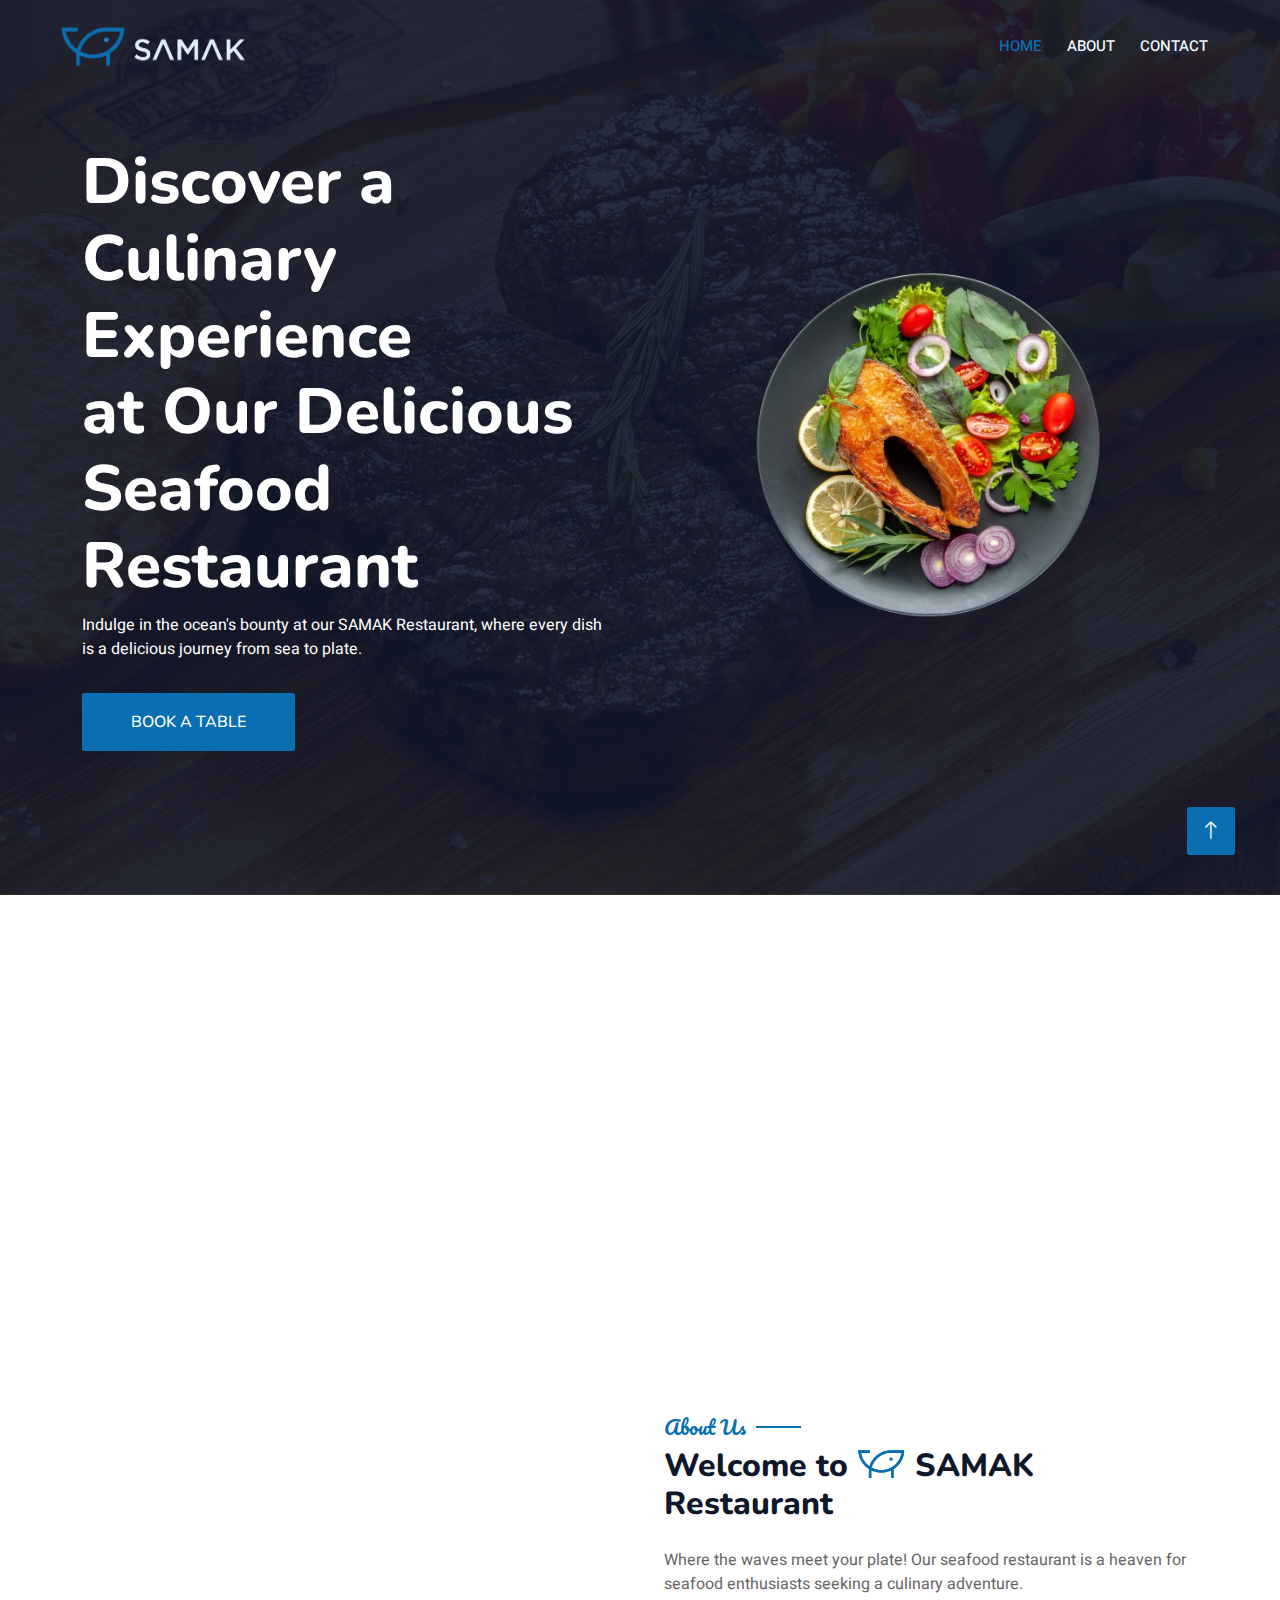
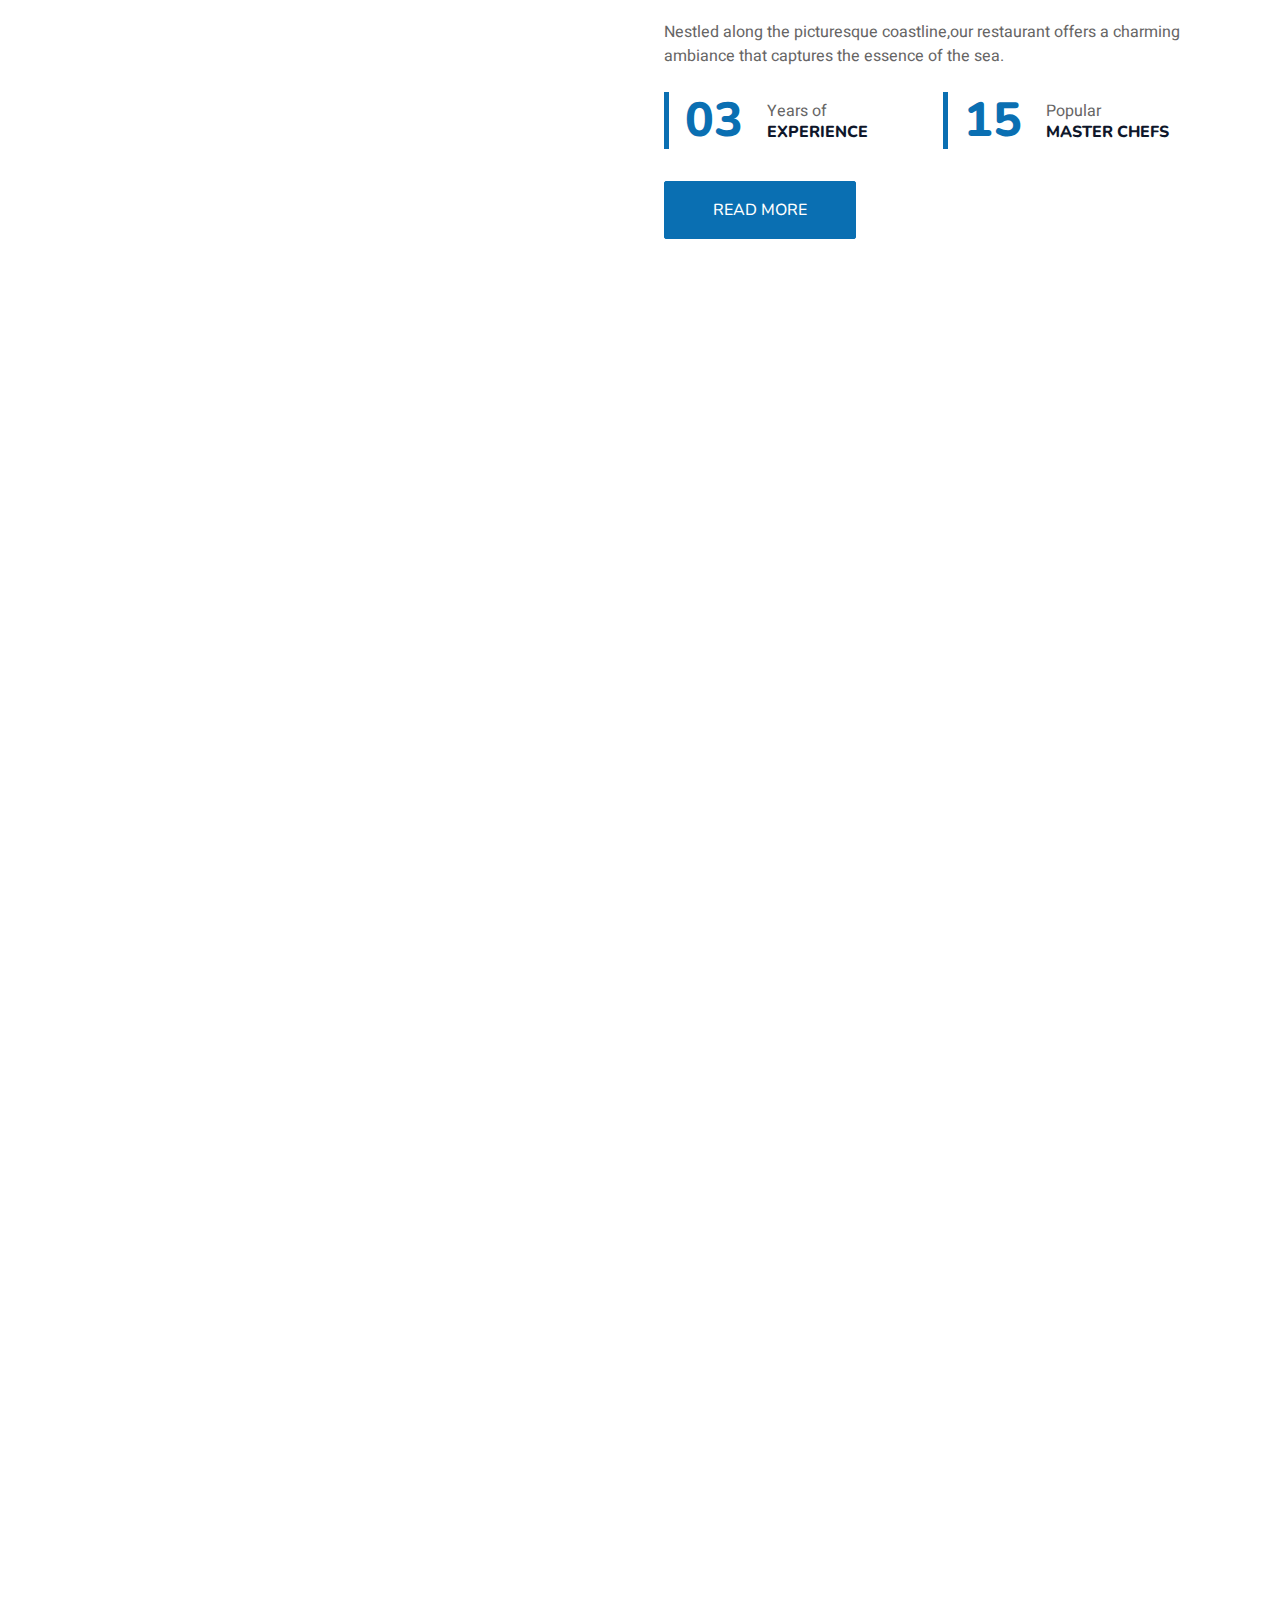
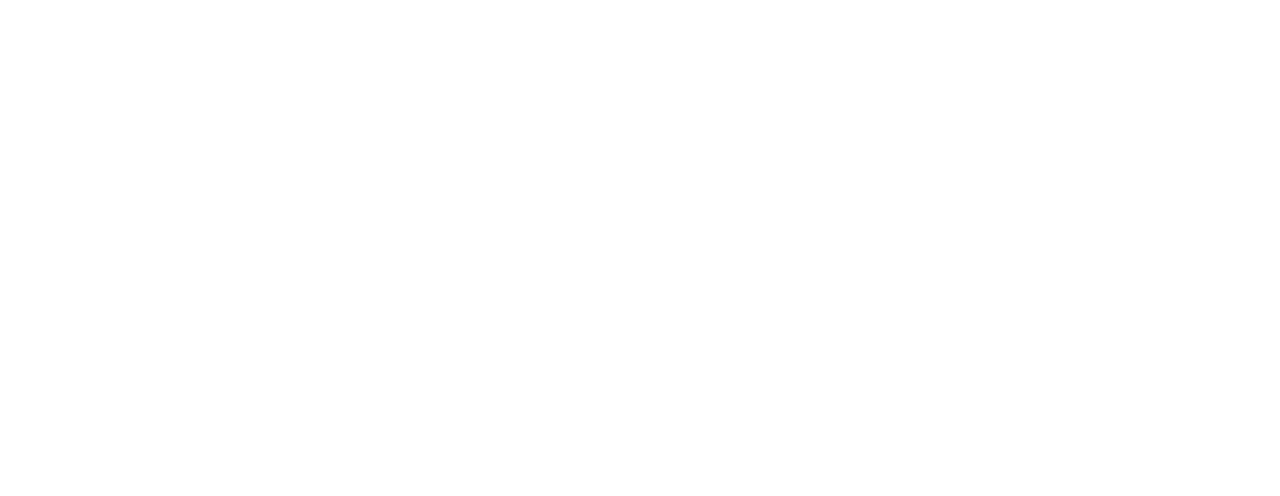
==== commit 4d5bbb0f: "alt and title change test" ====
--- a/index.html
+++ b/index.html
@@ -3,16 +3,19 @@
 
 <head>
   <meta charset="utf-8" />
-  <title>SAMAK</title>
+  <title>SAMAK - Best seafood & fish restaurant in kottakkal | Kerala</title>
   <meta content="width=device-width, initial-scale=1.0" name="viewport" />
-  <meta content="SAMAK - Best seafood & fish restaurant in kottakkal | Kerala" name="keywords" />
+  <meta content="best seafood restaurant in kottakkal,best seafood restaurant in Malappuram,fish restaurant in kottakkal" name="keywords" />
   <meta content="Enjoy the finest seafood at Samak Restaurant, the best seafood and fish restaurant in Kottakkal. Indulge in freshly prepared coastal dishes with authentic flavors. Perfect for seafood lovers seeking a top dining experience in Kottakkal" name="description" />
     <meta property="og:title" content="Samak Restaurant – Fresh Seafood & Top Fish Dining in Kottakkal | Kerala | 2024">
     <meta property="og:description" content="Discover Samak Restaurant, your destination for the best seafood in Kottakkal. Relish expertly crafted fish dishes and coastal flavors, ideal for seafood lovers seeking a premium dining experience.">
     <meta property="og:type" content="website">
   <meta name="google-site-verification" content="hxzOqWLddqhd2B1pVWE96e7FLmTZ5PsidEoU0X2j74M" />
+      
+  <link rel="canonical" href="https://samakrestaurants.com">
+
   <!-- Favicon -->
-  <link href="logo/samak_logo.png" rel="icon" />
+  <link href="logo/samak_logo.png"alt="https://samakrestaurants.com/logo/logo.png" rel="icon" />
 
   <!-- Google Web Fonts -->
   <link rel="preconnect" href="https://fonts.googleapis.com" />
@@ -53,7 +56,8 @@
       <nav class="container-fluid navbar navbar-expand-lg navbar-dark bg-dark px-4 px-lg-5 py-3 py-lg-0">
         <a href="/" class="navbar-brand p-0">
           <h2 class="text-light m-0">
-            <i class="fa f me-3"><img src="logo/logo.png" alt="" /></i>
+            <i class="fa f me-3"><img src="logo/logo.png" alt="https://samakrestaurants.com/logo/logo.png
+              " /></i>
           </h2>
           <!-- <img src="img/logo.png" alt="Logo"> -->
         </a>
@@ -74,9 +78,9 @@
         <div class="container my-5 py-5">
           <div class="row align-items-center g-5">
             <div class="col-lg-6 text-center text-lg-start">
-              <h1 class="display-3 text-white animated slideInLeft">
-                Enjoy Our<br />Delicious Meal
-              </h1>
+              <h2 class="display-3 text-white animated slideInLeft">
+                Discover a Culinary Experience<br />at Our Delicious Seafood Restaurant
+              </h2>
               <p class="text-white animated slideInLeft mb-4 pb-2">
                 Indulge in the ocean's bounty at our SAMAK Restaurant, where
                 every dish is a delicious journey from sea to plate.
@@ -84,7 +88,7 @@
               <a href="contact.html" class="btn btn-primary py-sm-3 px-sm-5 me-3 animated slideInLeft">Book A Table</a>
             </div>
             <div class="col-lg-6 text-center text-lg-end overflow-hidden">
-              <img class="img-fluid" src="img/hero.png" alt="" />
+              <img class="img-fluid" src="img/hero.png" alt="https://samakrestaurants.com/img/hero.png" />
             </div>
           </div>
         </div>
@@ -160,17 +164,17 @@
           <div class="col-lg-6">
             <div class="row g-3">
               <div class="col-6 text-start">
-                <img class="img-fluid rounded w-100 wow zoomIn" data-wow-delay="0.1s" src="images/13.jpeg" />
+                <img class="img-fluid rounded w-100 wow zoomIn" data-wow-delay="0.1s" src="images/13.jpeg" alt="https://samakrestaurants.com/images/13.jpeg" />
               </div>
               <div class="col-6 text-start">
-                <img class="img-fluid rounded w-75 wow zoomIn" data-wow-delay="0.3s" src="images/17.jpeg"
+                <img class="img-fluid rounded w-75 wow zoomIn" data-wow-delay="0.3s" src="images/17.jpeg " alt="https://samakrestaurants.com/images/17.jpeg"
                   style="margin-top: 25%" />
               </div>
               <div class="col-6 text-end">
-                <img class="img-fluid rounded w-75 wow zoomIn" data-wow-delay="0.5s" src="img/IMG_6110.png" />
+                <img class="img-fluid rounded w-75 wow zoomIn" data-wow-delay="0.5s" src="img/IMG_6110.png" alt="https://samakrestaurants.com/img/IMG_6110.png" />
               </div>
               <div class="col-6 text-end">
-                <img class="img-fluid rounded w-100 wow zoomIn" data-wow-delay="0.7s" src="img/IMG_6105.png" />
+                <img class="img-fluid rounded w-100 wow zoomIn" data-wow-delay="0.7s" src="img/IMG_6105.png" alt="https://samakrestaurants.com/img/IMG_6105.png"/>
               </div>
             </div>
           </div>
@@ -180,7 +184,7 @@
             </h5>
             <h2 class="mb-4" style="font-size: 2rem;">
               Welcome to
-              <i class="fa text-primary me-2"><img src="logo/samak_logo.png" alt="" style="width: 50px" /></i>SAMAK
+              <i class="fa text-primary me-2"><img src="logo/samak_logo.png" alt="https://samakrestaurants.com/logo/samak_logo.png" style="width: 50px" /></i>SAMAK
               Restaurant
             </h2>
             <p class="mb-4">
@@ -207,7 +211,7 @@
                 <div class="d-flex align-items-center border-start border-5 border-primary px-3">
                   <h2 class="flex-shrink-0 display-5 text-primary mb-0" data-toggle="counter-up">
                     15
-                  </h>
+                  </h2>
                   <div class="ps-4">
                     <p class="mb-0">Popular</p>
                     <h6 class="text-uppercase mb-0">Master Chefs</h6>
@@ -266,7 +270,7 @@
               <div class="row g-4">
                 <div class="col-lg-6">
                   <div class="d-flex align-items-center">
-                    <img class="flex-shrink-0 img-fluid rounded" src="images/2.jpeg" alt="" style="width: 80px" />
+                    <img class="flex-shrink-0 img-fluid rounded" src="images/2.jpeg" alt="https://samakrestaurants.com/images/2.jpeg" style="width: 80px" />
                     <div class="w-100 d-flex flex-column text-start ps-4">
                       <h5 class="d-flex justify-content-between border-bottom pb-2">
                         <span>Fish Thali</span>
@@ -279,7 +283,7 @@
                 </div>
                 <div class="col-lg-6">
                   <div class="d-flex align-items-center">
-                    <img class="flex-shrink-0 img-fluid rounded" src="images/3.jpeg" alt="" style="width: 80px" />
+                    <img class="flex-shrink-0 img-fluid rounded" src="images/3.jpeg" alt="https://samakrestaurants.com/images/3.jpeg" style="width: 80px" />
                     <div class="w-100 d-flex flex-column text-start ps-4">
                       <h5 class="d-flex justify-content-between border-bottom pb-2">
                         <span>Fish Mugli</span>
@@ -292,7 +296,8 @@
                 </div>
                 <div class="col-lg-6">
                   <div class="d-flex align-items-center">
-                    <img class="flex-shrink-0 img-fluid rounded" src="images/4.jpeg" alt="" style="width: 80px" />
+                    <img class="flex-shrink-0 img-fluid rounded" src="images/4.jpeg" alt="https://samakrestaurants.com/images/4.jpeg
+                    " style="width: 80px" />
                     <div class="w-100 d-flex flex-column text-start ps-4">
                       <h5 class="d-flex justify-content-between border-bottom pb-2">
                         <span>Fish Mango Curry</span>
@@ -305,7 +310,7 @@
                 </div>
                 <div class="col-lg-6">
                   <div class="d-flex align-items-center">
-                    <img class="flex-shrink-0 img-fluid rounded" src="images/5.jpeg" alt="" style="width: 80px" />
+                    <img class="flex-shrink-0 img-fluid rounded" src="images/5.jpeg" alt="https://samakrestaurants.com/images/5.jpeg" style="width: 80px" />
                     <div class="w-100 d-flex flex-column text-start ps-4">
                       <h5 class="d-flex justify-content-between border-bottom pb-2">
                         <span>Salad</span>
@@ -318,7 +323,7 @@
                 </div>
                 <div class="col-lg-6">
                   <div class="d-flex align-items-center">
-                    <img class="flex-shrink-0 img-fluid rounded" src="images/6.jpeg" alt="" style="width: 80px" />
+                    <img class="flex-shrink-0 img-fluid rounded" src="images/6.jpeg" alt="https://samakrestaurants.com/images/6.jpeg" style="width: 80px" />
                     <div class="w-100 d-flex flex-column text-start ps-4">
                       <h5 class="d-flex justify-content-between border-bottom pb-2">
                         <span>Pineapple Salad</span>
@@ -332,7 +337,7 @@
                 </div>
                 <div class="col-lg-6">
                   <div class="d-flex align-items-center">
-                    <img class="flex-shrink-0 img-fluid rounded" src="images/7.jpeg" alt="" style="width: 80px" />
+                    <img class="flex-shrink-0 img-fluid rounded" src="images/7.jpeg" alt="https://samakrestaurants.com/images/7.jpeg" style="width: 80px" />
                     <div class="w-100 d-flex flex-column text-start ps-4">
                       <h5 class="d-flex justify-content-between border-bottom pb-2">
                         <span>Fish Moli</span>
@@ -346,7 +351,7 @@
                 </div>
                 <div class="col-lg-6">
                   <div class="d-flex align-items-center">
-                    <img class="flex-shrink-0 img-fluid rounded" src="images/8.jpeg" alt="" style="width: 80px" />
+                    <img class="flex-shrink-0 img-fluid rounded" src="images/8.jpeg" alt="https://samakrestaurants.com/images/8.jpeg" style="width: 80px" />
                     <div class="w-100 d-flex flex-column text-start ps-4">
                       <h5 class="d-flex justify-content-between border-bottom pb-2">
                         <span>Russian Salad</span>
@@ -360,7 +365,7 @@
                 </div>
                 <div class="col-lg-6">
                   <div class="d-flex align-items-center">
-                    <img class="flex-shrink-0 img-fluid rounded" src="images/9.jpeg" alt="" style="width: 80px" />
+                    <img class="flex-shrink-0 img-fluid rounded" src="images/9.jpeg" alt="https://samakrestaurants.com/images/9.jpeg" style="width: 80px" />
                     <div class="w-100 d-flex flex-column text-start ps-4">
                       <h5 class="d-flex justify-content-between border-bottom pb-2">
                         <span>Fish Kumarakom</span>
@@ -377,7 +382,7 @@
               <div class="row g-4">
                 <div class="col-lg-6">
                   <div class="d-flex align-items-center">
-                    <img class="flex-shrink-0 img-fluid rounded" src="images/10.jpeg" alt="" style="width: 80px" />
+                    <img class="flex-shrink-0 img-fluid rounded" src="images/10.jpeg" alt="https://samakrestaurants.com/images/10.jpeg" style="width: 80px" />
                     <div class="w-100 d-flex flex-column text-start ps-4">
                       <h5 class="d-flex justify-content-between border-bottom pb-2">
                         <span>Fish Fry</span>
@@ -390,7 +395,7 @@
                 </div>
                 <div class="col-lg-6">
                   <div class="d-flex align-items-center">
-                    <img class="flex-shrink-0 img-fluid rounded" src="images/11.jpeg" alt="" style="width: 80px" />
+                    <img class="flex-shrink-0 img-fluid rounded" src="images/11.jpeg" alt="https://samakrestaurants.com/images/11.jpeg" style="width: 80px" />
                     <div class="w-100 d-flex flex-column text-start ps-4">
                       <h5 class="d-flex justify-content-between border-bottom pb-2">
                         <span>Fish Kondattam</span>
@@ -403,7 +408,7 @@
                 </div>
                 <div class="col-lg-6">
                   <div class="d-flex align-items-center">
-                    <img class="flex-shrink-0 img-fluid rounded" src="images/12.jpeg" alt="" style="width: 80px" />
+                    <img class="flex-shrink-0 img-fluid rounded" src="images/12.jpeg" alt="https://samakrestaurants.com/images/12.jpeg" style="width: 80px" />
                     <div class="w-100 d-flex flex-column text-start ps-4">
                       <h5 class="d-flex justify-content-between border-bottom pb-2">
                         <span>Fish Moli</span>
@@ -416,7 +421,7 @@
                 </div>
                 <div class="col-lg-6">
                   <div class="d-flex align-items-center">
-                    <img class="flex-shrink-0 img-fluid rounded" src="images/13.jpeg" alt="" style="width: 80px" />
+                    <img class="flex-shrink-0 img-fluid rounded" src="images/13.jpeg" alt="https://samakrestaurants.com/images/13.jpeg" style="width: 80px" />
                     <div class="w-100 d-flex flex-column text-start ps-4">
                       <h5 class="d-flex justify-content-between border-bottom pb-2">
                         <span>Fish Kumarakom</span>
@@ -429,7 +434,7 @@
                 </div>
                 <div class="col-lg-6">
                   <div class="d-flex align-items-center">
-                    <img class="flex-shrink-0 img-fluid rounded" src="images/15.jpeg" alt="" style="width: 80px" />
+                    <img class="flex-shrink-0 img-fluid rounded" src="images/15.jpeg" alt="https://samakrestaurants.com/images/15.jpeg" style="width: 80px" />
                     <div class="w-100 d-flex flex-column text-start ps-4">
                       <h5 class="d-flex justify-content-between border-bottom pb-2">
                         <span>Salad</span>
@@ -442,7 +447,7 @@
                 </div>
                 <div class="col-lg-6">
                   <div class="d-flex align-items-center">
-                    <img class="flex-shrink-0 img-fluid rounded" src="images/16.jpeg" alt="" style="width: 80px" />
+                    <img class="flex-shrink-0 img-fluid rounded" src="images/16.jpeg" alt="https://samakrestaurants.com/images/16.jpeg" style="width: 80px" />
                     <div class="w-100 d-flex flex-column text-start ps-4">
                       <h5 class="d-flex justify-content-between border-bottom pb-2">
                         <span>Fish Thandhoori</span>
@@ -456,7 +461,7 @@
                 </div>
                 <div class="col-lg-6">
                   <div class="d-flex align-items-center">
-                    <img class="flex-shrink-0 img-fluid rounded" src="images/18.jpeg" alt="" style="width: 80px" />
+                    <img class="flex-shrink-0 img-fluid rounded" src="images/18.jpeg" alt="https://samakrestaurants.com/images/18.jpeg" style="width: 80px" />
                     <div class="w-100 d-flex flex-column text-start ps-4">
                       <h5 class="d-flex justify-content-between border-bottom pb-2">
                         <span>Thandhoori</span>
@@ -470,7 +475,7 @@
                 </div>
                 <div class="col-lg-6">
                   <div class="d-flex align-items-center">
-                    <img class="flex-shrink-0 img-fluid rounded" src="images/19.jpeg" alt="" style="width: 80px" />
+                    <img class="flex-shrink-0 img-fluid rounded" src="images/19.jpeg" alt="https://samakrestaurants.com/images/19.jpeg" style="width: 80px" />
                     <div class="w-100 d-flex flex-column text-start ps-4">
                       <h5 class="d-flex justify-content-between border-bottom pb-2">
                         <span>Fish Curry</span>
@@ -488,7 +493,7 @@
               <div class="row g-4">
                 <div class="col-lg-6">
                   <div class="d-flex align-items-center">
-                    <img class="flex-shrink-0 img-fluid rounded" src="images/20.jpeg" alt="" style="width: 80px" />
+                    <img class="flex-shrink-0 img-fluid rounded" src="images/20.jpeg" alt="https://samakrestaurants.com/images/20.jpeg" style="width: 80px" />
                     <div class="w-100 d-flex flex-column text-start ps-4">
                       <h5 class="d-flex justify-content-between border-bottom pb-2">
                         <span>Arabic Salad</span>
@@ -501,7 +506,7 @@
                 </div>
                 <div class="col-lg-6">
                   <div class="d-flex align-items-center">
-                    <img class="flex-shrink-0 img-fluid rounded" src="images/21.jpeg" alt="" style="width: 80px" />
+                    <img class="flex-shrink-0 img-fluid rounded" src="images/21.jpeg" alt="https://samakrestaurants.com/images/21.jpeg" style="width: 80px" />
                     <div class="w-100 d-flex flex-column text-start ps-4">
                       <h5 class="d-flex justify-content-between border-bottom pb-2">
                         <span>Salad</span>
@@ -514,7 +519,7 @@
                 </div>
                 <div class="col-lg-6">
                   <div class="d-flex align-items-center">
-                    <img class="flex-shrink-0 img-fluid rounded" src="images/22.jpeg" alt="" style="width: 80px" />
+                    <img class="flex-shrink-0 img-fluid rounded" src="images/22.jpeg" alt="https://samakrestaurants.com/images/22.jpeg" style="width: 80px" />
                     <div class="w-100 d-flex flex-column text-start ps-4">
                       <h5 class="d-flex justify-content-between border-bottom pb-2">
                         <span>Fry</span>
@@ -527,7 +532,7 @@
                 </div>
                 <div class="col-lg-6">
                   <div class="d-flex align-items-center">
-                    <img class="flex-shrink-0 img-fluid rounded" src="images/23.jpeg" alt="" style="width: 80px" />
+                    <img class="flex-shrink-0 img-fluid rounded" src="images/23.jpeg" alt="https://samakrestaurants.com/images/23.jpeg" style="width: 80px" />
                     <div class="w-100 d-flex flex-column text-start ps-4">
                       <h5 class="d-flex justify-content-between border-bottom pb-2">
                         <span>Fish Thandhoori</span>
@@ -540,7 +545,7 @@
                 </div>
                 <div class="col-lg-6">
                   <div class="d-flex align-items-center">
-                    <img class="flex-shrink-0 img-fluid rounded" src="images/24.jpeg" alt="" style="width: 80px" />
+                    <img class="flex-shrink-0 img-fluid rounded" src="images/24.jpeg" alt="https://samakrestaurants.com/images/24.jpeg" style="width: 80px" />
                     <div class="w-100 d-flex flex-column text-start ps-4">
                       <h5 class="d-flex justify-content-between border-bottom pb-2">
                         <span>Thai Chickenl / Highlight</span>
@@ -553,7 +558,8 @@
                 </div>
                 <div class="col-lg-6">
                   <div class="d-flex align-items-center">
-                    <img class="flex-shrink-0 img-fluid rounded" src="images/25.jpeg" alt="" style="width: 80px" />
+                    <img class="flex-shrink-0 img-fluid rounded" src="images/25.jpeg" alt="https://samakrestaurants.com/images/25.jpeg
+                    " style="width: 80px" />
                     <div class="w-100 d-flex flex-column text-start ps-4">
                       <h5 class="d-flex justify-content-between border-bottom pb-2">
                         <span>Grilled</span>
@@ -566,7 +572,8 @@
                 </div>
                 <div class="col-lg-6">
                   <div class="d-flex align-items-center">
-                    <img class="flex-shrink-0 img-fluid rounded" src="images/26.jpeg" alt="" style="width: 80px" />
+                    <img class="flex-shrink-0 img-fluid rounded" src="images/26.jpeg" alt="https://samakrestaurants.com/images/26.jpeg
+                    " style="width: 80px" />
                     <div class="w-100 d-flex flex-column text-start ps-4">
                       <h5 class="d-flex justify-content-between border-bottom pb-2">
                         <span>Fish Curry</span>
@@ -579,7 +586,8 @@
                 </div>
                 <div class="col-lg-6">
                   <div class="d-flex align-items-center">
-                    <img class="flex-shrink-0 img-fluid rounded" src="images/s1.jpeg" alt="" style="width: 80px" />
+                    <img class="flex-shrink-0 img-fluid rounded" src="images/s1.jpeg" alt="https://samakrestaurants.com/images/s1.jpeg
+                    " style="width: 80px" />
                     <div class="w-100 d-flex flex-column text-start ps-4">
                       <h5 class="d-flex justify-content-between border-bottom pb-2">
                         <span>Chatti Falooda</span>
@@ -624,7 +632,7 @@
             <p>I've been a regular at Samak for years, and the quality of their seafood never disappoints. From the
               flavorful curries to the perfectly grilled fish, every dish is a culinary masterpiece.</p>
             <div class="d-flex align-items-center">
-              <img class="img-fluid flex-shrink-0 rounded-circle" src="img/pep.png" style="width: 50px; height: 50px;">
+              <img class="img-fluid flex-shrink-0 rounded-circle" src="img/pep.png" alt="https://samakrestaurants.com/img/pep.png" style="width: 50px; height: 50px;">
               <div class="ps-3">
                 <h5 class="mb-1">Vahid Dubai</h5>
                 <small>Personal Blogger</small>
@@ -636,7 +644,7 @@
             <p>Samak is my go-to spot for authentic seafood in Malappuram. The ambiance is charming, the service is
               excellent, and the food is always fresh and flavorful. Highly recommended!</p>
             <div class="d-flex align-items-center">
-              <img class="img-fluid flex-shrink-0 rounded-circle" src="img/t3.jpg" style="width: 50px; height: 50px;">
+              <img class="img-fluid flex-shrink-0 rounded-circle" src="img/t3.jpg" alt="https://samakrestaurants.com/img/t3.jpg" style="width: 50px; height: 50px;">
               <div class="ps-3">
                 <h5 class="mb-1">Nadirshah</h5>
                 <small>Indian Actor</small>
@@ -648,7 +656,7 @@
             <p>Eating at Samak is like taking a culinary journey through the flavors of Kerala. Each dish is expertly
               prepared, and the taste is simply divine. A must-visit for seafood lovers!</p>
             <div class="d-flex align-items-center">
-              <img class="img-fluid flex-shrink-0 rounded-circle" src="img/t4.jpg" style="width: 50px; height: 50px;">
+              <img class="img-fluid flex-shrink-0 rounded-circle" src="img/t4.jpg" alt="https://samakrestaurants.com/img/t4.jpg" style="width: 50px; height: 50px;">
               <div class="ps-3">
                 <h5 class="mb-1">Vinod kovoor</h5>
                 <small>Indian Actor</small>
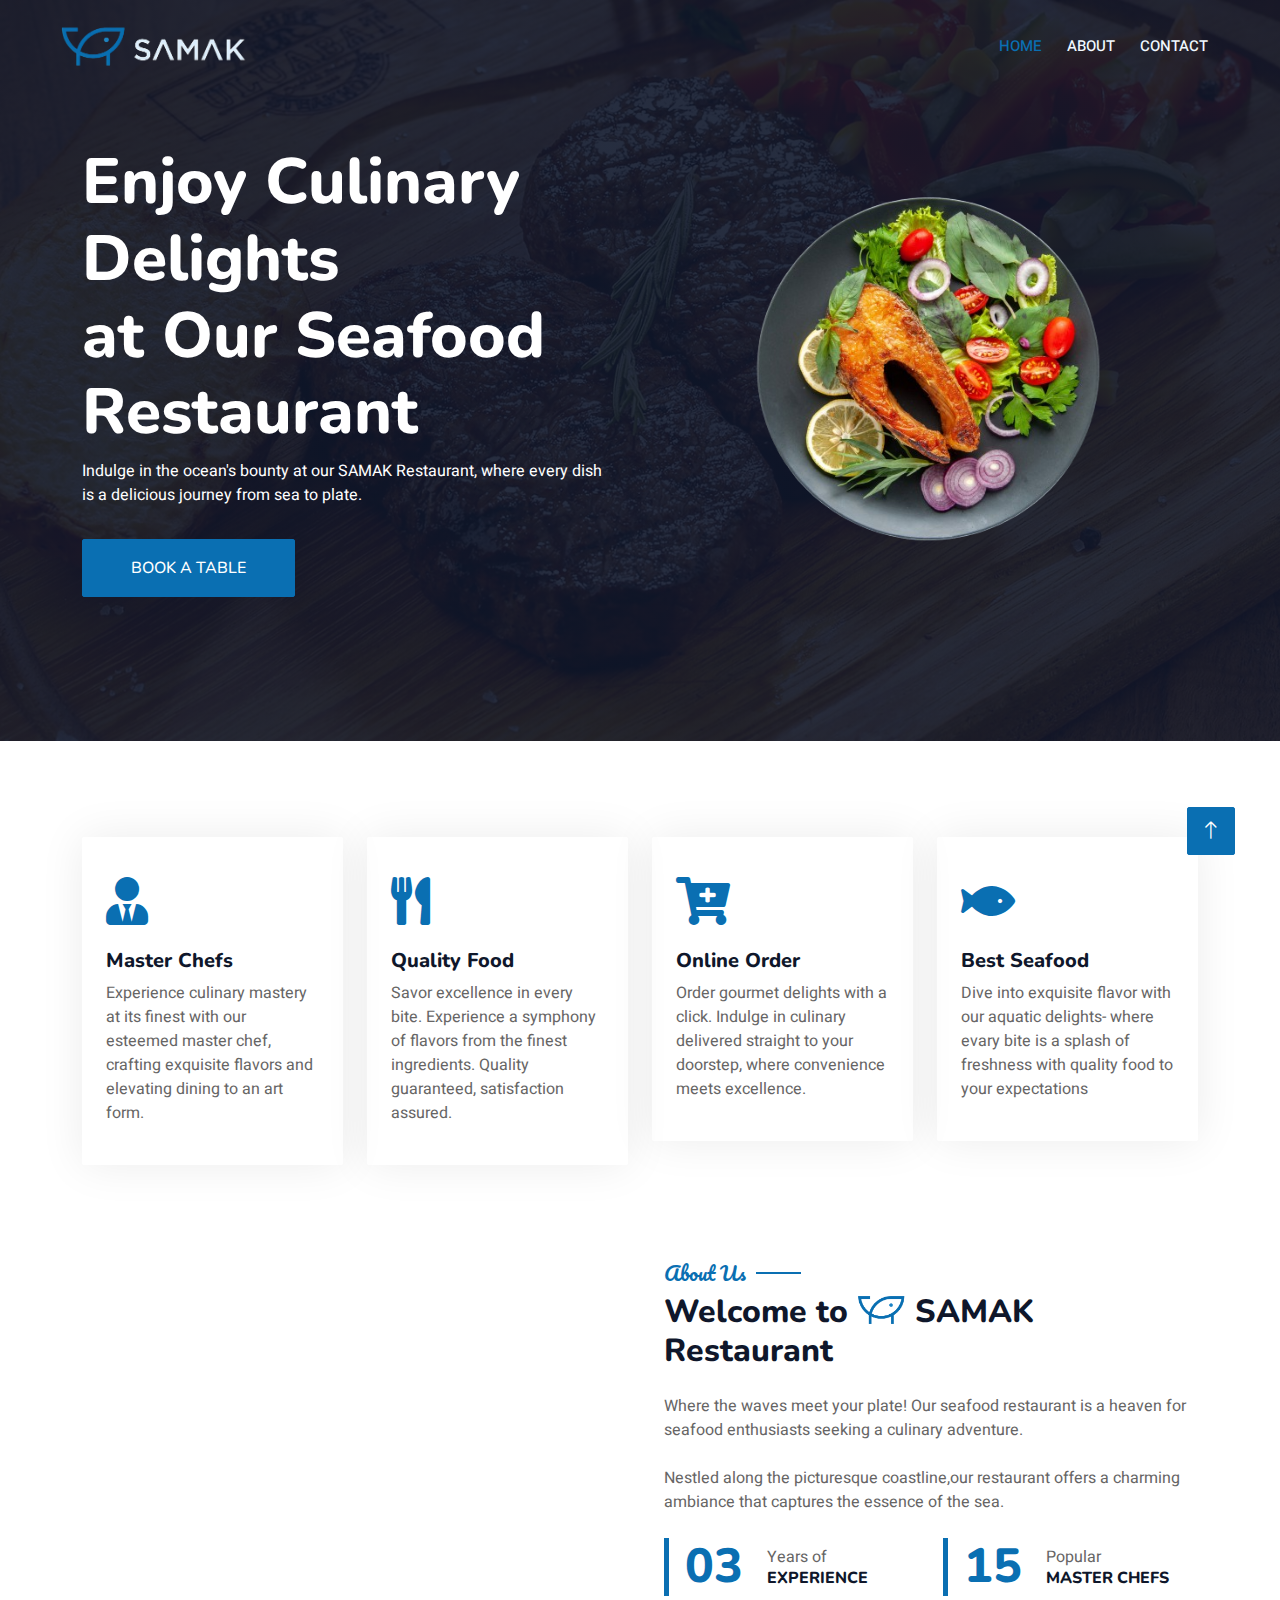
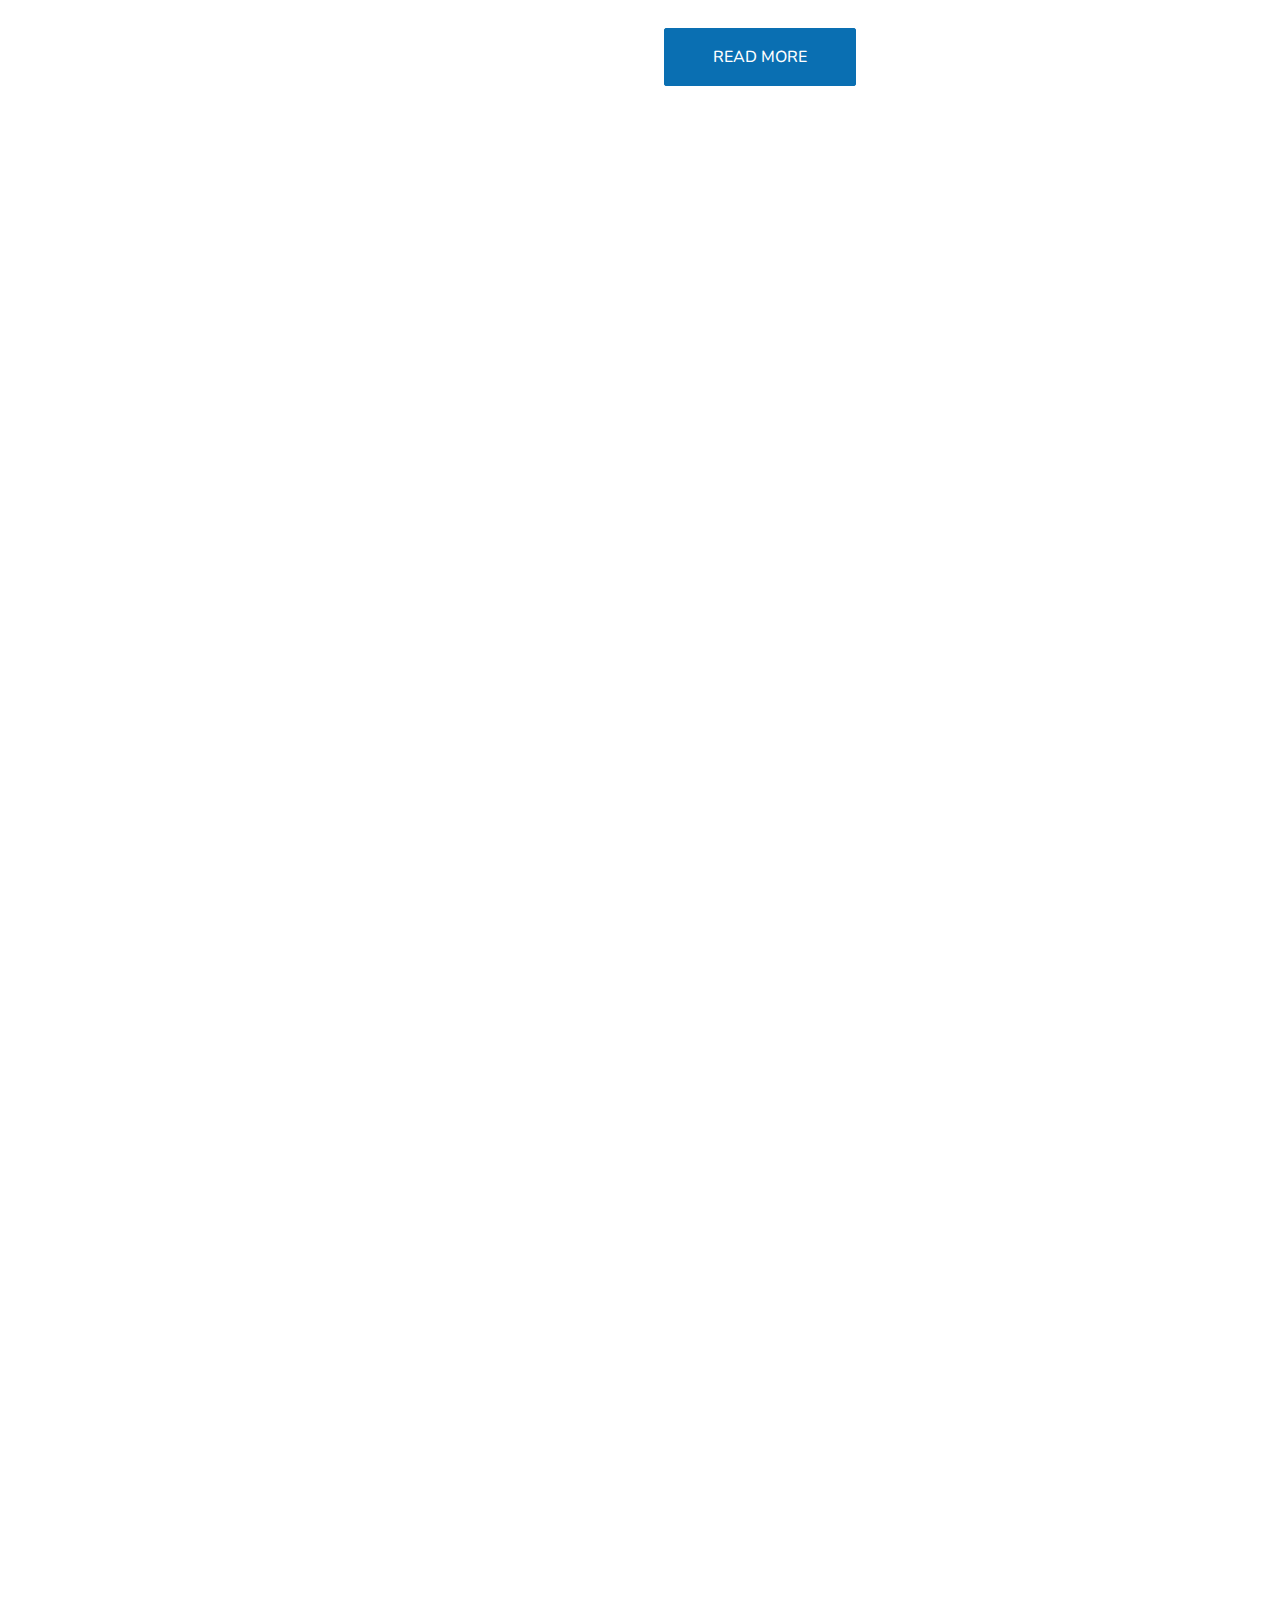
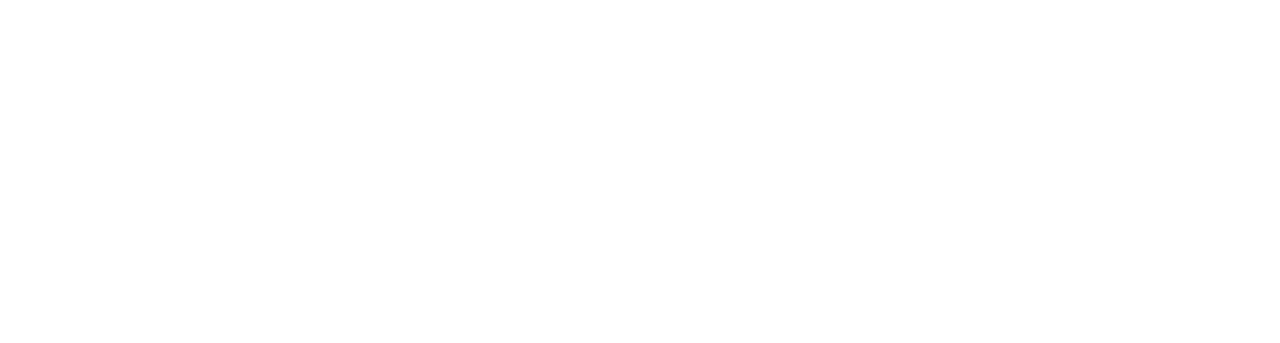
==== commit 15990dd7: "title change" ====
--- a/index.html
+++ b/index.html
@@ -79,7 +79,7 @@
           <div class="row align-items-center g-5">
             <div class="col-lg-6 text-center text-lg-start">
               <h2 class="display-3 text-white animated slideInLeft">
-                Discover a Culinary Experience<br />at Our Delicious Seafood Restaurant
+                Enjoy Culinary Delights<br />at Our Seafood Restaurant
               </h2>
               <p class="text-white animated slideInLeft mb-4 pb-2">
                 Indulge in the ocean's bounty at our SAMAK Restaurant, where
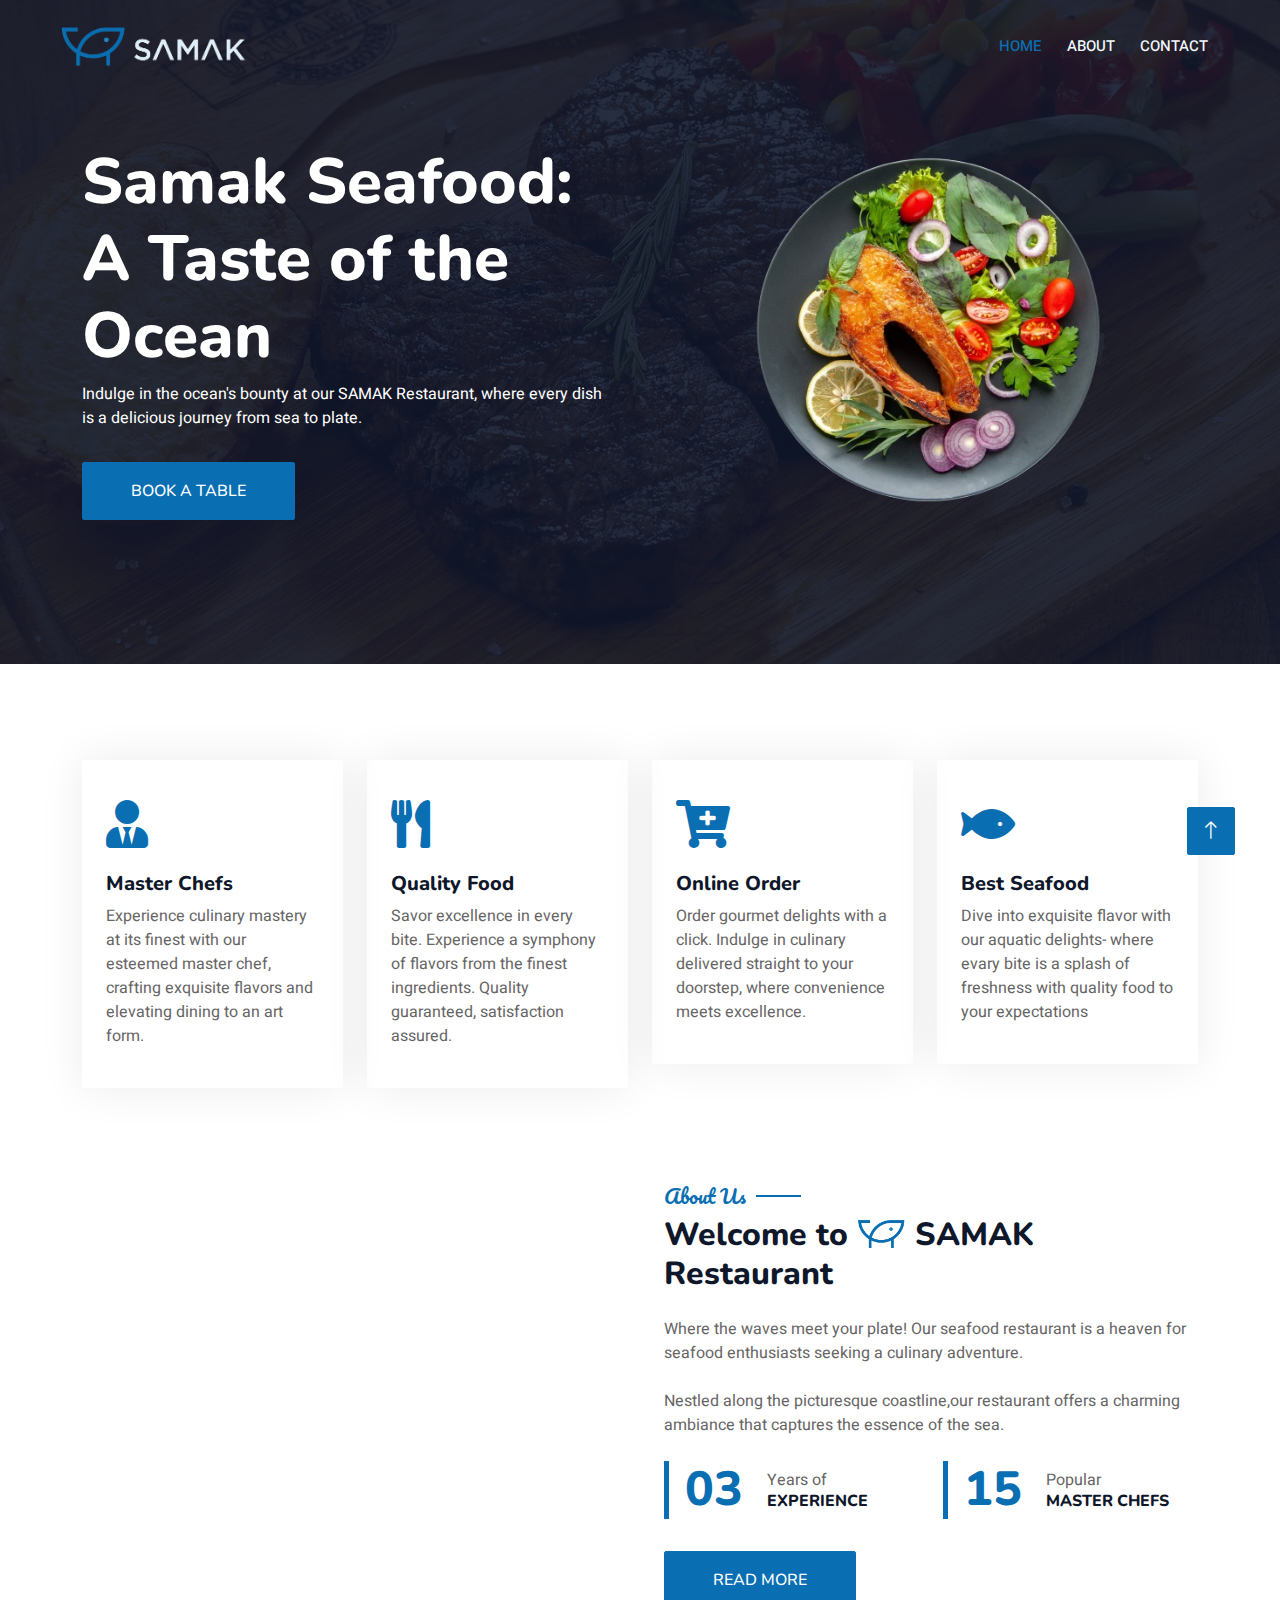
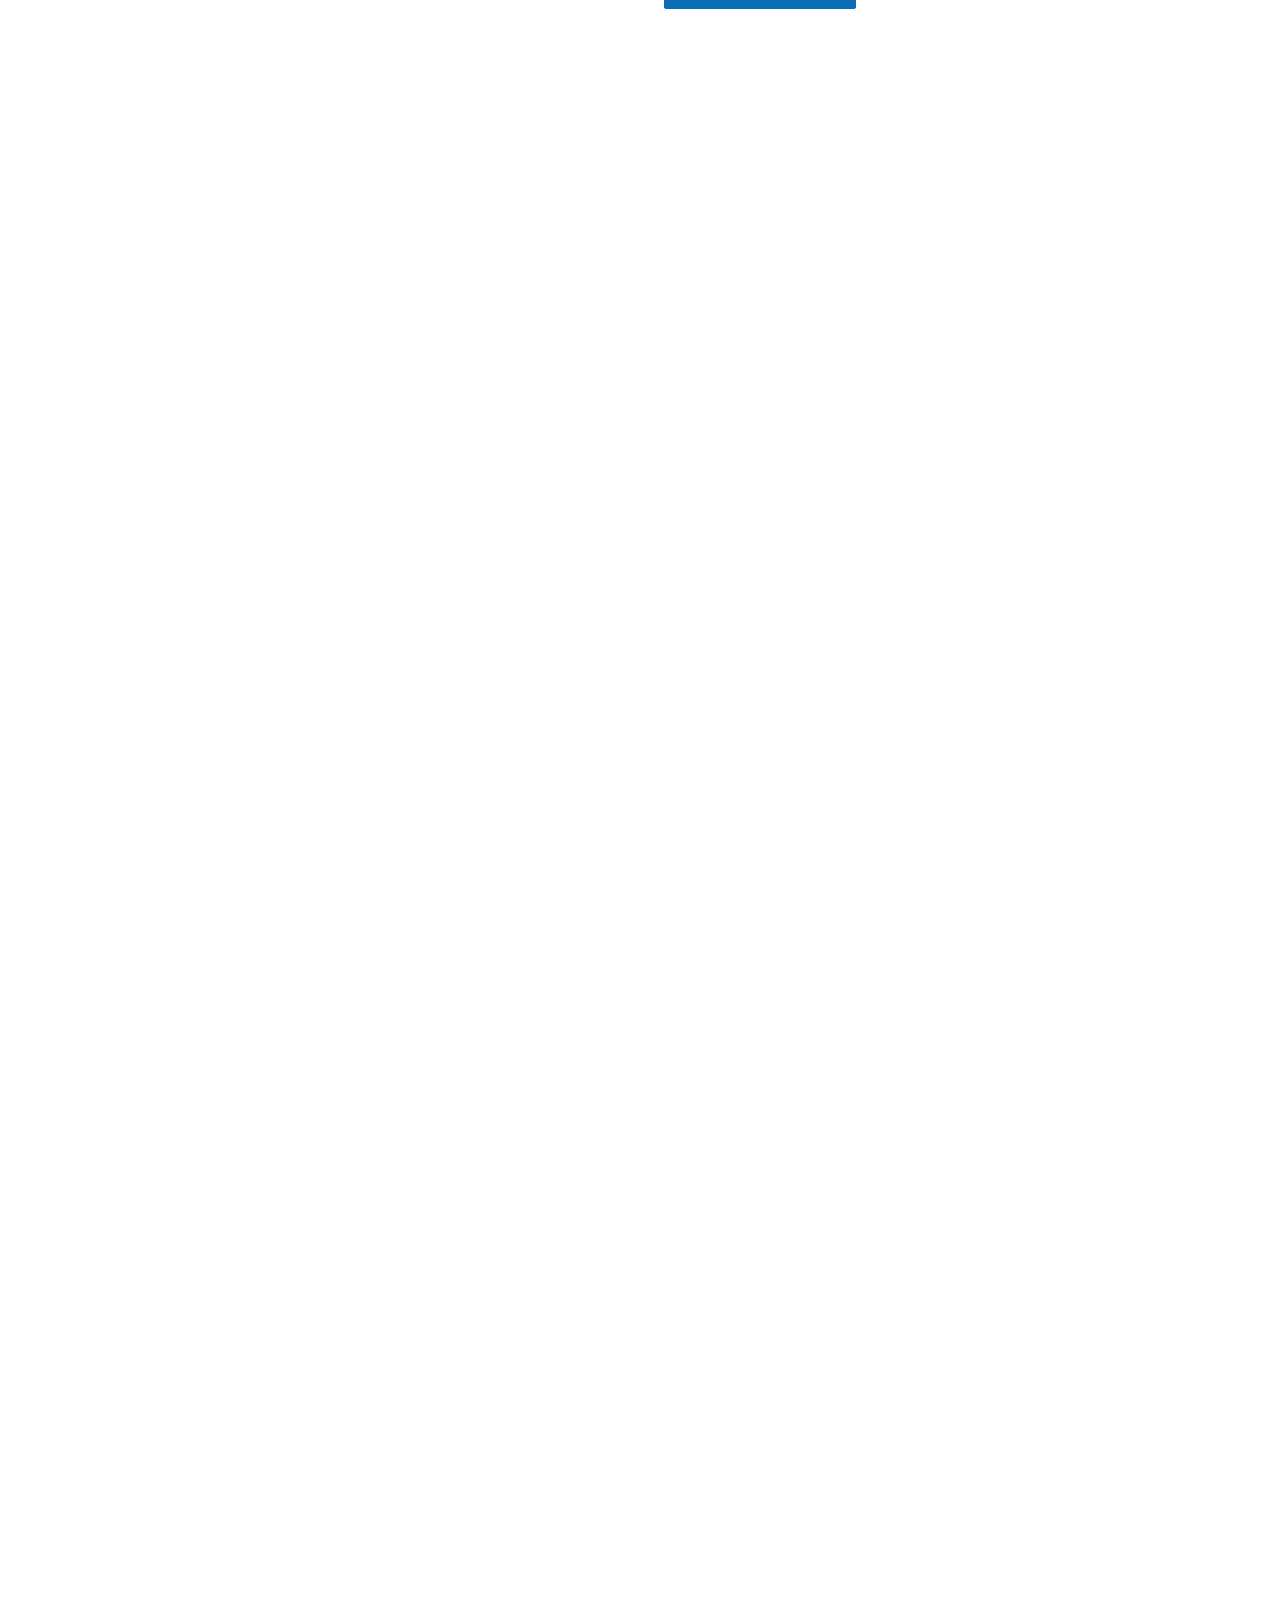
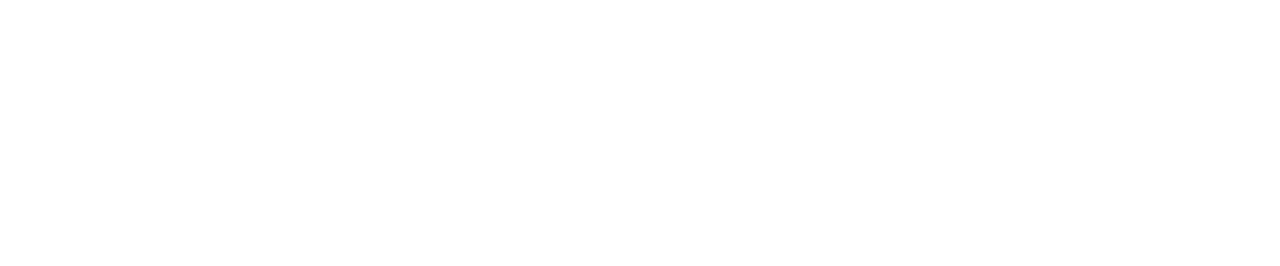
==== commit d7514a8a: "code and change of discription" ====
--- a/index.html
+++ b/index.html
@@ -15,7 +15,7 @@
   <link rel="canonical" href="https://samakrestaurants.com">
 
   <!-- Favicon -->
-  <link href="logo/samak_logo.png"alt="https://samakrestaurants.com/logo/logo.png" rel="icon" />
+  <link href="logo/samak_logo.png"alt="best fish restaurant in kottakkal" rel="icon" />
 
   <!-- Google Web Fonts -->
   <link rel="preconnect" href="https://fonts.googleapis.com" />
@@ -56,8 +56,7 @@
       <nav class="container-fluid navbar navbar-expand-lg navbar-dark bg-dark px-4 px-lg-5 py-3 py-lg-0">
         <a href="/" class="navbar-brand p-0">
           <h2 class="text-light m-0">
-            <i class="fa f me-3"><img src="logo/logo.png" alt="https://samakrestaurants.com/logo/logo.png
-              " /></i>
+            <i class="fa f me-3"><img src="logo/logo.png" alt="best seafood restaurant in kottakkal" /></i>
           </h2>
           <!-- <img src="img/logo.png" alt="Logo"> -->
         </a>
@@ -79,7 +78,7 @@
           <div class="row align-items-center g-5">
             <div class="col-lg-6 text-center text-lg-start">
               <h2 class="display-3 text-white animated slideInLeft">
-                Enjoy Culinary Delights<br />at Our Seafood Restaurant
+                Samak Seafood:  <br />A Taste of the Ocean
               </h2>
               <p class="text-white animated slideInLeft mb-4 pb-2">
                 Indulge in the ocean's bounty at our SAMAK Restaurant, where
@@ -88,7 +87,7 @@
               <a href="contact.html" class="btn btn-primary py-sm-3 px-sm-5 me-3 animated slideInLeft">Book A Table</a>
             </div>
             <div class="col-lg-6 text-center text-lg-end overflow-hidden">
-              <img class="img-fluid" src="img/hero.png" alt="https://samakrestaurants.com/img/hero.png" />
+              <img class="img-fluid" src="img/hero.png" alt="best restaurant in kottakkal" />
             </div>
           </div>
         </div>
@@ -164,17 +163,17 @@
           <div class="col-lg-6">
             <div class="row g-3">
               <div class="col-6 text-start">
-                <img class="img-fluid rounded w-100 wow zoomIn" data-wow-delay="0.1s" src="images/13.jpeg" alt="https://samakrestaurants.com/images/13.jpeg" />
+                <img class="img-fluid rounded w-100 wow zoomIn" data-wow-delay="0.1s" src="images/13.jpeg" alt="best restaurant in kottakkal" />
               </div>
               <div class="col-6 text-start">
-                <img class="img-fluid rounded w-75 wow zoomIn" data-wow-delay="0.3s" src="images/17.jpeg " alt="https://samakrestaurants.com/images/17.jpeg"
+                <img class="img-fluid rounded w-75 wow zoomIn" data-wow-delay="0.3s" src="images/17.jpeg " alt="best fish restaurant in kottakkal"
                   style="margin-top: 25%" />
               </div>
               <div class="col-6 text-end">
-                <img class="img-fluid rounded w-75 wow zoomIn" data-wow-delay="0.5s" src="img/IMG_6110.png" alt="https://samakrestaurants.com/img/IMG_6110.png" />
+                <img class="img-fluid rounded w-75 wow zoomIn" data-wow-delay="0.5s" src="img/IMG_6110.png" alt="best seafood restaurant in kottakkal" />
               </div>
               <div class="col-6 text-end">
-                <img class="img-fluid rounded w-100 wow zoomIn" data-wow-delay="0.7s" src="img/IMG_6105.png" alt="https://samakrestaurants.com/img/IMG_6105.png"/>
+                <img class="img-fluid rounded w-100 wow zoomIn" data-wow-delay="0.7s" src="img/IMG_6105.png" alt="best restaurant in kottakkal"/>
               </div>
             </div>
           </div>
@@ -184,7 +183,7 @@
             </h5>
             <h2 class="mb-4" style="font-size: 2rem;">
               Welcome to
-              <i class="fa text-primary me-2"><img src="logo/samak_logo.png" alt="https://samakrestaurants.com/logo/samak_logo.png" style="width: 50px" /></i>SAMAK
+              <i class="fa text-primary me-2"><img src="logo/samak_logo.png" alt="best restaurant in kottakkal" style="width: 50px" /></i>SAMAK
               Restaurant
             </h2>
             <p class="mb-4">
@@ -270,7 +269,7 @@
               <div class="row g-4">
                 <div class="col-lg-6">
                   <div class="d-flex align-items-center">
-                    <img class="flex-shrink-0 img-fluid rounded" src="images/2.jpeg" alt="https://samakrestaurants.com/images/2.jpeg" style="width: 80px" />
+                    <img class="flex-shrink-0 img-fluid rounded" src="images/2.jpeg" alt="best restaurant in kottakkal" style="width: 80px" />
                     <div class="w-100 d-flex flex-column text-start ps-4">
                       <h5 class="d-flex justify-content-between border-bottom pb-2">
                         <span>Fish Thali</span>
@@ -283,7 +282,7 @@
                 </div>
                 <div class="col-lg-6">
                   <div class="d-flex align-items-center">
-                    <img class="flex-shrink-0 img-fluid rounded" src="images/3.jpeg" alt="https://samakrestaurants.com/images/3.jpeg" style="width: 80px" />
+                    <img class="flex-shrink-0 img-fluid rounded" src="images/3.jpeg" alt="best seafood restaurant in kottakkal" style="width: 80px" />
                     <div class="w-100 d-flex flex-column text-start ps-4">
                       <h5 class="d-flex justify-content-between border-bottom pb-2">
                         <span>Fish Mugli</span>
@@ -296,7 +295,7 @@
                 </div>
                 <div class="col-lg-6">
                   <div class="d-flex align-items-center">
-                    <img class="flex-shrink-0 img-fluid rounded" src="images/4.jpeg" alt="https://samakrestaurants.com/images/4.jpeg
+                    <img class="flex-shrink-0 img-fluid rounded" src="images/4.jpeg" alt="best fish restaurant in kottakkal
                     " style="width: 80px" />
                     <div class="w-100 d-flex flex-column text-start ps-4">
                       <h5 class="d-flex justify-content-between border-bottom pb-2">
@@ -310,7 +309,7 @@
                 </div>
                 <div class="col-lg-6">
                   <div class="d-flex align-items-center">
-                    <img class="flex-shrink-0 img-fluid rounded" src="images/5.jpeg" alt="https://samakrestaurants.com/images/5.jpeg" style="width: 80px" />
+                    <img class="flex-shrink-0 img-fluid rounded" src="images/5.jpeg" alt="best restaurant in kottakkal" style="width: 80px" />
                     <div class="w-100 d-flex flex-column text-start ps-4">
                       <h5 class="d-flex justify-content-between border-bottom pb-2">
                         <span>Salad</span>
@@ -323,7 +322,7 @@
                 </div>
                 <div class="col-lg-6">
                   <div class="d-flex align-items-center">
-                    <img class="flex-shrink-0 img-fluid rounded" src="images/6.jpeg" alt="https://samakrestaurants.com/images/6.jpeg" style="width: 80px" />
+                    <img class="flex-shrink-0 img-fluid rounded" src="images/6.jpeg" alt="best seafood restaurant in kottakkal" style="width: 80px" />
                     <div class="w-100 d-flex flex-column text-start ps-4">
                       <h5 class="d-flex justify-content-between border-bottom pb-2">
                         <span>Pineapple Salad</span>
@@ -337,7 +336,7 @@
                 </div>
                 <div class="col-lg-6">
                   <div class="d-flex align-items-center">
-                    <img class="flex-shrink-0 img-fluid rounded" src="images/7.jpeg" alt="https://samakrestaurants.com/images/7.jpeg" style="width: 80px" />
+                    <img class="flex-shrink-0 img-fluid rounded" src="images/7.jpeg" alt="best fish restaurant in kottakkal" style="width: 80px" />
                     <div class="w-100 d-flex flex-column text-start ps-4">
                       <h5 class="d-flex justify-content-between border-bottom pb-2">
                         <span>Fish Moli</span>
@@ -351,7 +350,7 @@
                 </div>
                 <div class="col-lg-6">
                   <div class="d-flex align-items-center">
-                    <img class="flex-shrink-0 img-fluid rounded" src="images/8.jpeg" alt="https://samakrestaurants.com/images/8.jpeg" style="width: 80px" />
+                    <img class="flex-shrink-0 img-fluid rounded" src="images/8.jpeg" alt="best seafood restaurant in kottakkal" style="width: 80px" />
                     <div class="w-100 d-flex flex-column text-start ps-4">
                       <h5 class="d-flex justify-content-between border-bottom pb-2">
                         <span>Russian Salad</span>
@@ -365,7 +364,7 @@
                 </div>
                 <div class="col-lg-6">
                   <div class="d-flex align-items-center">
-                    <img class="flex-shrink-0 img-fluid rounded" src="images/9.jpeg" alt="https://samakrestaurants.com/images/9.jpeg" style="width: 80px" />
+                    <img class="flex-shrink-0 img-fluid rounded" src="images/9.jpeg" alt="best restaurant in kottakkal" style="width: 80px" />
                     <div class="w-100 d-flex flex-column text-start ps-4">
                       <h5 class="d-flex justify-content-between border-bottom pb-2">
                         <span>Fish Kumarakom</span>
@@ -382,7 +381,7 @@
               <div class="row g-4">
                 <div class="col-lg-6">
                   <div class="d-flex align-items-center">
-                    <img class="flex-shrink-0 img-fluid rounded" src="images/10.jpeg" alt="https://samakrestaurants.com/images/10.jpeg" style="width: 80px" />
+                    <img class="flex-shrink-0 img-fluid rounded" src="images/10.jpeg" alt="best fish restaurant in kottakkal" style="width: 80px" />
                     <div class="w-100 d-flex flex-column text-start ps-4">
                       <h5 class="d-flex justify-content-between border-bottom pb-2">
                         <span>Fish Fry</span>
@@ -395,7 +394,7 @@
                 </div>
                 <div class="col-lg-6">
                   <div class="d-flex align-items-center">
-                    <img class="flex-shrink-0 img-fluid rounded" src="images/11.jpeg" alt="https://samakrestaurants.com/images/11.jpeg" style="width: 80px" />
+                    <img class="flex-shrink-0 img-fluid rounded" src="images/11.jpeg" alt="best fish restaurant in kottakkal" style="width: 80px" />
                     <div class="w-100 d-flex flex-column text-start ps-4">
                       <h5 class="d-flex justify-content-between border-bottom pb-2">
                         <span>Fish Kondattam</span>
@@ -408,7 +407,7 @@
                 </div>
                 <div class="col-lg-6">
                   <div class="d-flex align-items-center">
-                    <img class="flex-shrink-0 img-fluid rounded" src="images/12.jpeg" alt="https://samakrestaurants.com/images/12.jpeg" style="width: 80px" />
+                    <img class="flex-shrink-0 img-fluid rounded" src="images/12.jpeg" alt="best seafood restaurant in kottakkal" style="width: 80px" />
                     <div class="w-100 d-flex flex-column text-start ps-4">
                       <h5 class="d-flex justify-content-between border-bottom pb-2">
                         <span>Fish Moli</span>
@@ -421,7 +420,7 @@
                 </div>
                 <div class="col-lg-6">
                   <div class="d-flex align-items-center">
-                    <img class="flex-shrink-0 img-fluid rounded" src="images/13.jpeg" alt="https://samakrestaurants.com/images/13.jpeg" style="width: 80px" />
+                    <img class="flex-shrink-0 img-fluid rounded" src="images/13.jpeg" alt="best restaurant in kottakkal" style="width: 80px" />
                     <div class="w-100 d-flex flex-column text-start ps-4">
                       <h5 class="d-flex justify-content-between border-bottom pb-2">
                         <span>Fish Kumarakom</span>
@@ -434,7 +433,7 @@
                 </div>
                 <div class="col-lg-6">
                   <div class="d-flex align-items-center">
-                    <img class="flex-shrink-0 img-fluid rounded" src="images/15.jpeg" alt="https://samakrestaurants.com/images/15.jpeg" style="width: 80px" />
+                    <img class="flex-shrink-0 img-fluid rounded" src="images/15.jpeg" alt="best fish restaurant in kottakkal" style="width: 80px" />
                     <div class="w-100 d-flex flex-column text-start ps-4">
                       <h5 class="d-flex justify-content-between border-bottom pb-2">
                         <span>Salad</span>
@@ -447,7 +446,7 @@
                 </div>
                 <div class="col-lg-6">
                   <div class="d-flex align-items-center">
-                    <img class="flex-shrink-0 img-fluid rounded" src="images/16.jpeg" alt="https://samakrestaurants.com/images/16.jpeg" style="width: 80px" />
+                    <img class="flex-shrink-0 img-fluid rounded" src="images/16.jpeg" alt="best fish restaurant in kottakkal" style="width: 80px" />
                     <div class="w-100 d-flex flex-column text-start ps-4">
                       <h5 class="d-flex justify-content-between border-bottom pb-2">
                         <span>Fish Thandhoori</span>
@@ -461,7 +460,7 @@
                 </div>
                 <div class="col-lg-6">
                   <div class="d-flex align-items-center">
-                    <img class="flex-shrink-0 img-fluid rounded" src="images/18.jpeg" alt="https://samakrestaurants.com/images/18.jpeg" style="width: 80px" />
+                    <img class="flex-shrink-0 img-fluid rounded" src="images/18.jpeg" alt="best seafood restaurant in kottakkal" style="width: 80px" />
                     <div class="w-100 d-flex flex-column text-start ps-4">
                       <h5 class="d-flex justify-content-between border-bottom pb-2">
                         <span>Thandhoori</span>
@@ -475,7 +474,7 @@
                 </div>
                 <div class="col-lg-6">
                   <div class="d-flex align-items-center">
-                    <img class="flex-shrink-0 img-fluid rounded" src="images/19.jpeg" alt="https://samakrestaurants.com/images/19.jpeg" style="width: 80px" />
+                    <img class="flex-shrink-0 img-fluid rounded" src="images/19.jpeg" alt="best restaurant in kottakkal" style="width: 80px" />
                     <div class="w-100 d-flex flex-column text-start ps-4">
                       <h5 class="d-flex justify-content-between border-bottom pb-2">
                         <span>Fish Curry</span>
@@ -493,7 +492,7 @@
               <div class="row g-4">
                 <div class="col-lg-6">
                   <div class="d-flex align-items-center">
-                    <img class="flex-shrink-0 img-fluid rounded" src="images/20.jpeg" alt="https://samakrestaurants.com/images/20.jpeg" style="width: 80px" />
+                    <img class="flex-shrink-0 img-fluid rounded" src="images/20.jpeg" alt="best fish restaurant in kottakkal" style="width: 80px" />
                     <div class="w-100 d-flex flex-column text-start ps-4">
                       <h5 class="d-flex justify-content-between border-bottom pb-2">
                         <span>Arabic Salad</span>
@@ -506,7 +505,7 @@
                 </div>
                 <div class="col-lg-6">
                   <div class="d-flex align-items-center">
-                    <img class="flex-shrink-0 img-fluid rounded" src="images/21.jpeg" alt="https://samakrestaurants.com/images/21.jpeg" style="width: 80px" />
+                    <img class="flex-shrink-0 img-fluid rounded" src="images/21.jpeg" alt="best seafood restaurant in kottakkal" style="width: 80px" />
                     <div class="w-100 d-flex flex-column text-start ps-4">
                       <h5 class="d-flex justify-content-between border-bottom pb-2">
                         <span>Salad</span>
@@ -519,7 +518,7 @@
                 </div>
                 <div class="col-lg-6">
                   <div class="d-flex align-items-center">
-                    <img class="flex-shrink-0 img-fluid rounded" src="images/22.jpeg" alt="https://samakrestaurants.com/images/22.jpeg" style="width: 80px" />
+                    <img class="flex-shrink-0 img-fluid rounded" src="images/22.jpeg" alt="best restaurant in kottakkal" style="width: 80px" />
                     <div class="w-100 d-flex flex-column text-start ps-4">
                       <h5 class="d-flex justify-content-between border-bottom pb-2">
                         <span>Fry</span>
@@ -532,7 +531,7 @@
                 </div>
                 <div class="col-lg-6">
                   <div class="d-flex align-items-center">
-                    <img class="flex-shrink-0 img-fluid rounded" src="images/23.jpeg" alt="https://samakrestaurants.com/images/23.jpeg" style="width: 80px" />
+                    <img class="flex-shrink-0 img-fluid rounded" src="images/23.jpeg" alt="best fish restaurant in kottakkal" style="width: 80px" />
                     <div class="w-100 d-flex flex-column text-start ps-4">
                       <h5 class="d-flex justify-content-between border-bottom pb-2">
                         <span>Fish Thandhoori</span>
@@ -545,7 +544,7 @@
                 </div>
                 <div class="col-lg-6">
                   <div class="d-flex align-items-center">
-                    <img class="flex-shrink-0 img-fluid rounded" src="images/24.jpeg" alt="https://samakrestaurants.com/images/24.jpeg" style="width: 80px" />
+                    <img class="flex-shrink-0 img-fluid rounded" src="images/24.jpeg" alt="best seafood restaurant in kottakkal" style="width: 80px" />
                     <div class="w-100 d-flex flex-column text-start ps-4">
                       <h5 class="d-flex justify-content-between border-bottom pb-2">
                         <span>Thai Chickenl / Highlight</span>
@@ -558,7 +557,7 @@
                 </div>
                 <div class="col-lg-6">
                   <div class="d-flex align-items-center">
-                    <img class="flex-shrink-0 img-fluid rounded" src="images/25.jpeg" alt="https://samakrestaurants.com/images/25.jpeg
+                    <img class="flex-shrink-0 img-fluid rounded" src="images/25.jpeg" alt="best seafood restaurant in kottakkal
                     " style="width: 80px" />
                     <div class="w-100 d-flex flex-column text-start ps-4">
                       <h5 class="d-flex justify-content-between border-bottom pb-2">
@@ -572,7 +571,7 @@
                 </div>
                 <div class="col-lg-6">
                   <div class="d-flex align-items-center">
-                    <img class="flex-shrink-0 img-fluid rounded" src="images/26.jpeg" alt="https://samakrestaurants.com/images/26.jpeg
+                    <img class="flex-shrink-0 img-fluid rounded" src="images/26.jpeg" alt="best fish restaurant in kottakkal
                     " style="width: 80px" />
                     <div class="w-100 d-flex flex-column text-start ps-4">
                       <h5 class="d-flex justify-content-between border-bottom pb-2">
@@ -586,7 +585,7 @@
                 </div>
                 <div class="col-lg-6">
                   <div class="d-flex align-items-center">
-                    <img class="flex-shrink-0 img-fluid rounded" src="images/s1.jpeg" alt="https://samakrestaurants.com/images/s1.jpeg
+                    <img class="flex-shrink-0 img-fluid rounded" src="images/s1.jpeg" alt="best restaurant in kottakkal
                     " style="width: 80px" />
                     <div class="w-100 d-flex flex-column text-start ps-4">
                       <h5 class="d-flex justify-content-between border-bottom pb-2">
@@ -631,8 +630,8 @@
             <i class="fa fa-quote-left fa-2x text-primary mb-3"></i>
             <p>I've been a regular at Samak for years, and the quality of their seafood never disappoints. From the
               flavorful curries to the perfectly grilled fish, every dish is a culinary masterpiece.</p>
-            <div class="d-flex align-items-center">
-              <img class="img-fluid flex-shrink-0 rounded-circle" src="img/pep.png" alt="https://samakrestaurants.com/img/pep.png" style="width: 50px; height: 50px;">
+            <div class="d-flex align-items-center">p
+              <img class="img-fluid flex-shrink-0 rounded-circle" src="img/pep.png" alt="best fish restaurant in kottakkal" style="width: 50px; height: 50px;">
               <div class="ps-3">
                 <h5 class="mb-1">Vahid Dubai</h5>
                 <small>Personal Blogger</small>
@@ -644,7 +643,7 @@
             <p>Samak is my go-to spot for authentic seafood in Malappuram. The ambiance is charming, the service is
               excellent, and the food is always fresh and flavorful. Highly recommended!</p>
             <div class="d-flex align-items-center">
-              <img class="img-fluid flex-shrink-0 rounded-circle" src="img/t3.jpg" alt="https://samakrestaurants.com/img/t3.jpg" style="width: 50px; height: 50px;">
+              <img class="img-fluid flex-shrink-0 rounded-circle" src="img/t3.jpg" alt="best seafood restaurant in kottakkal" style="width: 50px; height: 50px;">
               <div class="ps-3">
                 <h5 class="mb-1">Nadirshah</h5>
                 <small>Indian Actor</small>
@@ -656,7 +655,7 @@
             <p>Eating at Samak is like taking a culinary journey through the flavors of Kerala. Each dish is expertly
               prepared, and the taste is simply divine. A must-visit for seafood lovers!</p>
             <div class="d-flex align-items-center">
-              <img class="img-fluid flex-shrink-0 rounded-circle" src="img/t4.jpg" alt="https://samakrestaurants.com/img/t4.jpg" style="width: 50px; height: 50px;">
+              <img class="img-fluid flex-shrink-0 rounded-circle" src="img/t4.jpg" alt="best restaurant in kottakkal" style="width: 50px; height: 50px;">
               <div class="ps-3">
                 <h5 class="mb-1">Vinod kovoor</h5>
                 <small>Indian Actor</small>
@@ -807,6 +806,49 @@
 
   <!-- Template Javascript -->
   <script src="js/main.js"></script>
+
+  <script type="application/ld+json">
+    {
+      "@context": "https://schema.org",
+      "@type": "FoodEstablishment",
+      "name": "Samak Seafood Restaurant",
+      "image": "https://samakrestaurants.com/images/13.jpeg",
+      "@id": "",
+      "url": "https://samakrestaurants.com/",
+      "telephone": "96057 15000",
+      "priceRange": "₹200-400",
+      "menu": "",
+      "servesCuisine": "",
+      "acceptsReservations": "false",
+      "address": {
+        "@type": "PostalAddress",
+        "streetAddress": "Parambilangadi,palathara",
+        "addressLocality": "Kottakkal",
+        "postalCode": "676503",
+        "addressCountry": "IN"
+      },
+      "geo": {
+        "@type": "GeoCoordinates",
+        "latitude": 10.9909015,
+        "longitude": 75.99068
+      },
+      "openingHoursSpecification": {
+        "@type": "OpeningHoursSpecification",
+        "dayOfWeek": [
+          "Monday",
+          "Tuesday",
+          "Wednesday",
+          "Thursday",
+          "Friday",
+          "Saturday",
+          "Sunday"
+        ],
+        "opens": "12:00",
+        "closes": "23:30"
+      },
+      "sameAs": "https://www.instagram.com/samakrestaurant?utm_source=ig_web_button_share_sheet&igsh=ZDNlZDc0MzIxNw==" 
+    }
+    </script>
 </body>
 
 </html>